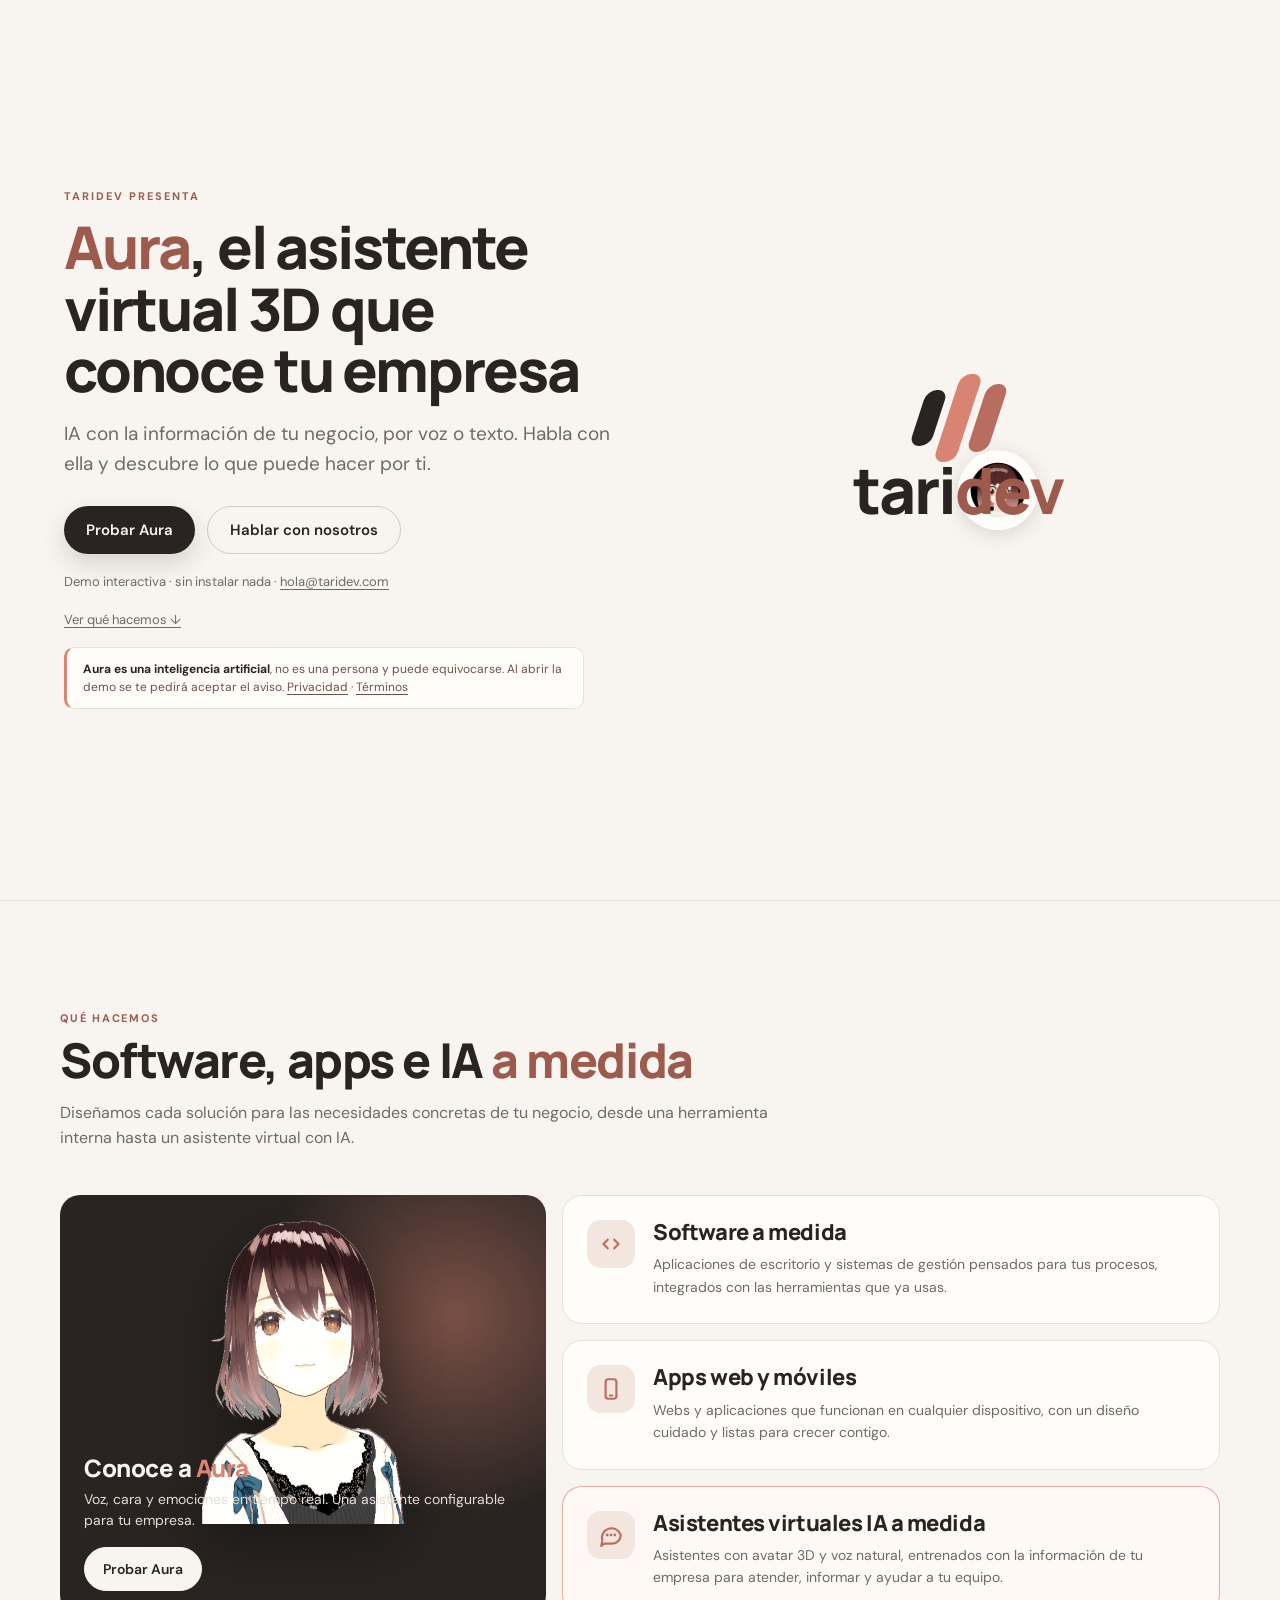
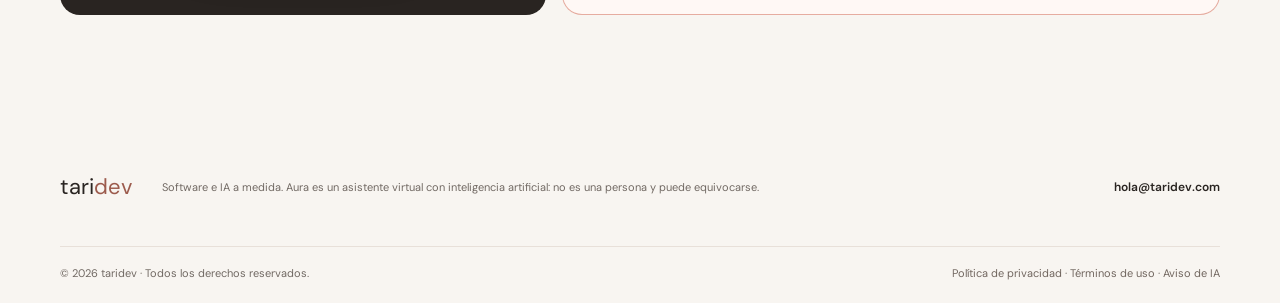
==== index.html @ 8e249814 "Añade sección de servicios y nueva imagen de Aura" ====
<!doctype html>
<html lang="es">
<head>
  <meta charset="utf-8">
  <meta name="viewport" content="width=device-width, initial-scale=1">
  <meta name="theme-color" content="#f7f3ef">

  <script>
    window.TARIDEV_SHOW_PRICING = false;
    window.setPricingVisibility = function (visible) {
      window.TARIDEV_SHOW_PRICING = Boolean(visible);
      document.documentElement.classList.toggle('pricing-hidden', !window.TARIDEV_SHOW_PRICING);
    };
    window.setPricingVisibility(window.TARIDEV_SHOW_PRICING);
  </script>

  <title>taridev — Software, apps e IA a medida</title>
  <meta name="description" content="taridev diseña software y apps a medida e integra IA. Descubre Aura, su asistente virtual 3D para empresas.">
  <meta name="author" content="Jorge Tarifa">
  <meta name="keywords" content="taridev, Aura, asistente virtual 3D, avatar 3D, inteligencia artificial, IA para empresas, atención al cliente, software a medida">
  <meta name="robots" content="index, follow, max-image-preview:large, max-snippet:-1, max-video-preview:-1">
  <meta name="googlebot" content="index, follow, max-image-preview:large">
  <link rel="canonical" href="https://taridev.com/">

  <!-- Open Graph -->
  <meta property="og:type" content="website">
  <meta property="og:site_name" content="taridev">
  <meta property="og:locale" content="es_ES">
  <meta property="og:title" content="taridev — Software, apps e IA a medida">
  <meta property="og:description" content="taridev diseña software y apps a medida e integra IA. Descubre Aura, su asistente virtual 3D para empresas.">
  <meta property="og:url" content="https://taridev.com/">
  <meta property="og:image" content="https://taridev.com/images/og-taridev.png">
  <meta property="og:image:alt" content="Logo de taridev">
  <meta property="og:image:width" content="1200">
  <meta property="og:image:height" content="630">

  <!-- Twitter Card -->
  <meta name="twitter:card" content="summary_large_image">
  <meta name="twitter:title" content="taridev — Software, apps e IA a medida">
  <meta name="twitter:description" content="taridev diseña software y apps a medida e integra IA. Descubre Aura, su asistente virtual 3D para empresas.">
  <meta name="twitter:image" content="https://taridev.com/images/og-taridev.png">
  <meta name="twitter:image:alt" content="Logo de taridev">

  <link rel="icon" href="favicon.ico" sizes="any">
  <link rel="icon" type="image/png" sizes="32x32" href="images/favicon-32x32.png">
  <link rel="icon" type="image/png" sizes="16x16" href="images/favicon-16x16.png">
  <link rel="apple-touch-icon" sizes="180x180" href="images/apple-touch-icon.png">

  <script type="application/ld+json">
  {
    "@context": "https://schema.org",
    "@graph": [
      {
        "@type": "Organization",
        "@id": "https://taridev.com/#organization",
        "name": "taridev",
        "url": "https://taridev.com/",
        "logo": "https://taridev.com/images/icon-512.png",
        "description": "taridev diseña software a medida, automatiza procesos e integra inteligencia artificial para ayudar a las empresas a trabajar mejor.",
        "founder": {
          "@type": "Person",
          "name": "Jorge Tarifa"
        },
        "sameAs": [
          "https://github.com/jtarifap"
        ]
      },
      {
        "@type": "WebSite",
        "@id": "https://taridev.com/#website",
        "url": "https://taridev.com/",
        "name": "taridev",
        "inLanguage": "es",
        "publisher": {
          "@id": "https://taridev.com/#organization"
        }
      },
      {
        "@type": "SoftwareApplication",
        "@id": "https://taridev.com/#aura",
        "name": "Aura",
        "description": "Asistente virtual 3D con inteligencia artificial para empresas.",
        "url": "https://aura.taridev.com",
        "applicationCategory": "BusinessApplication",
        "operatingSystem": "Web",
        "author": {
          "@id": "https://taridev.com/#organization"
        }
      }
    ]
  }
  </script>

  <link rel="preconnect" href="https://fonts.googleapis.com">
  <link rel="preconnect" href="https://fonts.gstatic.com" crossorigin>
  <link href="https://fonts.googleapis.com/css2?family=DM+Sans:wght@400;500;600;700&family=Manrope:wght@400;500;600;700;800&display=swap" rel="stylesheet">
  <link rel="stylesheet" href="styles.css">
  <style>
    .splash-screen {
      min-height: 100vh;
      display: flex;
      flex-direction: column;
      align-items: center;
      justify-content: center;
      background: var(--paper);
      gap: 24px;
      padding: 24px;
      overflow: hidden;
    }

    .splash-brand {
      display: flex;
      flex-direction: column;
      align-items: center;
      gap: 20px;
    }

    .splash-brand-mark {
      width: clamp(55px, 14vw, 80px);
      height: clamp(55px, 14vw, 80px);
      display: flex;
      align-items: center;
      gap: clamp(5px, 1.2vw, 8px);
      transform: skew(-18deg);
      animation: splash-pulse 2s ease-in-out infinite;
    }

    .splash-brand-mark span {
      display: block;
      border-radius: clamp(6px, 1.5vw, 10px);
      background: var(--ink);
      width: clamp(14px, 3.5vw, 24px);
    }

    .splash-brand-mark span:nth-child(1) {
      height: clamp(40px, 10vw, 56px);
    }

    .splash-brand-mark span:nth-child(2) {
      height: clamp(60px, 15vw, 88px);
      background: var(--coral);
    }

    .splash-brand-mark span:nth-child(3) {
      height: clamp(48px, 12vw, 68px);
      background: #b96d60;
    }

    .splash-name {
      font: 800 clamp(36px, 8vw, 72px) / 1 var(--serif);
      letter-spacing: -2px;
      color: var(--ink);
      opacity: 0;
      transform: translateY(20px);
      animation: splash-fade-up 1s ease-out 0.3s forwards;
    }

    .splash-name span {
      color: var(--accent);
    }

    .splash-loader {
      width: 60px;
      height: 4px;
      background: var(--line);
      border-radius: 999px;
      overflow: hidden;
      opacity: 0;
      animation: splash-fade-up 1s ease-out 0.8s forwards;
    }

    .splash-loader-bar {
      width: 100%;
      height: 100%;
      background: linear-gradient(90deg, var(--coral), #bd7667);
      border-radius: 999px;
      transform-origin: left;
      animation: splash-load 2.5s ease-in-out infinite;
    }

    @keyframes splash-pulse {
      0%, 100% { transform: skew(-18deg) scale(1); }
      50% { transform: skew(-18deg) scale(1.05); }
    }

    @keyframes splash-fade-up {
      to { opacity: 1; transform: translateY(0); }
    }

@keyframes splash-load {
      0% { transform: scaleX(0); }
      50% { transform: scaleX(1); }
      100% { transform: scaleX(0); }
    }

    .orbit-container {
      position: relative;
      display: flex;
      flex-direction: column;
      align-items: center;
    }

.orbit-ring {
      position: absolute;
      top: 50%;
      left: 50%;
      transform: translate(-50%, -50%);
      width: clamp(280px, 70vw, 560px);
      height: clamp(160px, 40vw, 340px);
      border-radius: 50%;
      pointer-events: none;
    }

    .orbit-ring:hover,
    .splash-brand:hover ~ .orbit-ring,
    .orbit-container:hover .orbit-ring,
    .orbit-container:hover .orbit-item,
    .orbit-container:focus-within .orbit-item,
    .taridev-tooltip-wrap:hover ~ .orbit-ring {
      animation-play-state: paused;
    }

    .orbit-item {
      position: absolute;
      top: 50%;
      left: 50%;
      width: clamp(48px, 11vw, 80px);
      height: clamp(48px, 11vw, 80px);
      display: flex;
      align-items: center;
      justify-content: center;
      cursor: pointer;
      pointer-events: auto;
      transition: transform 0.3s ease, box-shadow 0.3s ease;
      z-index: 1;
      animation: orbit-ellipse 6s linear infinite;
      transform-origin: center center;
    }

    .orbit-item::before {
      content: '';
      position: absolute;
      inset: -4px;
      border-radius: 50%;
      background: radial-gradient(circle at 30% 30%, var(--coral), transparent 70%);
      opacity: 0;
      transition: opacity 0.3s ease;
      filter: blur(8px);
    }

    .orbit-item:hover {
      animation-play-state: paused;
      transform: translate(-50%, -50%) translate(0, calc(-1 * var(--orbit-y))) rotate(0deg) scale(1.15);
      z-index: 20;
    }

    .orbit-item:hover::before {
      opacity: 1;
    }

    .orbit-icon {
      width: 100%;
      height: 100%;
      object-fit: contain;
      border-radius: 50%;
      background: var(--white);
      padding: clamp(8px, 2vw, 12px);
      box-shadow: 0 4px 20px rgba(41, 36, 33, 0.15);
      transition: box-shadow 0.3s ease;
    }

    .orbit-item:hover .orbit-icon {
      box-shadow: 0 8px 32px rgba(41, 36, 33, 0.25);
    }

    .orbit-tooltip {
      position: absolute;
      bottom: calc(100% + 16px);
      left: 50%;
      transform: translateX(-50%);
      background: var(--ink);
      color: var(--paper);
      padding: 12px 16px;
      border-radius: 12px;
      white-space: nowrap;
      opacity: 0;
      visibility: hidden;
      transform: translateX(-50%) translateY(8px);
      transition: opacity 0.2s ease, visibility 0.2s ease, transform 0.2s ease;
      pointer-events: auto;
      font: 500 14px/1.4 var(--body);
      box-shadow: 0 8px 32px rgba(41, 36, 33, 0.2);
      z-index: 30;
    }

    .orbit-tooltip::before {
      content: '';
      position: absolute;
      top: 100%;
      left: 0;
      right: 0;
      height: 16px;
    }

    .orbit-tooltip::after {
      content: '';
      position: absolute;
      top: 100%;
      left: 50%;
      transform: translateX(-50%);
      border: 8px solid transparent;
      border-top-color: var(--ink);
    }

    .orbit-tooltip strong {
      display: block;
      font: 700 16px/1.2 var(--serif);
      color: var(--coral);
      margin-bottom: 4px;
    }

    .orbit-tooltip p {
      margin: 0;
      font-size: 13px;
      color: #e7ddd5;
    }

    .orbit-item:hover .orbit-tooltip {
      opacity: 1;
      visibility: visible;
      transform: translateX(-50%) translateY(0);
    }

    .taridev-tooltip-wrap {
      position: relative;
      z-index: 2;
      cursor: pointer;
      display: flex;
      flex-direction: column;
      align-items: center;
    }

    .taridev-tooltip {
      position: absolute;
      top: calc(100% + 16px);
      left: 50%;
      transform: translateX(-50%) translateY(8px);
      background: var(--ink);
      color: var(--paper);
      padding: 12px 16px;
      border-radius: 12px;
      white-space: nowrap;
      opacity: 0;
      visibility: hidden;
      transition: opacity 0.2s ease, visibility 0.2s ease, transform 0.2s ease;
      pointer-events: auto;
      font: 500 14px/1.4 var(--body);
      box-shadow: 0 8px 32px rgba(41, 36, 33, 0.2);
      z-index: 30;
    }

    .taridev-tooltip::before {
      content: '';
      position: absolute;
      bottom: 100%;
      left: 0;
      right: 0;
      height: 16px;
    }

    .taridev-tooltip::after {
      content: '';
      position: absolute;
      bottom: 100%;
      left: 50%;
      transform: translateX(-50%);
      border: 8px solid transparent;
      border-bottom-color: var(--ink);
    }

    .taridev-tooltip strong {
      display: block;
      font: 700 16px/1.2 var(--serif);
      color: var(--coral);
      margin-bottom: 4px;
    }

    .taridev-tooltip p {
      margin: 0;
      font-size: 13px;
      color: #e7ddd5;
    }

    .taridev-tooltip-wrap:hover .taridev-tooltip {
      opacity: 1;
      visibility: visible;
      transform: translateX(-50%) translateY(0);
    }

  </style>
  <style>
    .splash-screen {
      min-height: 100svh;
      display: flex;
      align-items: center;
      justify-content: center;
      padding: clamp(24px, 5vw, 72px);
      gap: 0;
      overflow-x: hidden;
      overflow-y: auto;
    }

    .splash-hero {
      width: min(1180px, 100%);
      display: grid;
      grid-template-columns: minmax(0, 1.05fr) minmax(0, 0.95fr);
      align-items: center;
      gap: clamp(24px, 5vw, 72px);
    }

    .splash-copy {
      max-width: 560px;
    }

    .splash-eyebrow {
      margin: 0 0 14px;
      font: 700 11px/1 var(--body);
      letter-spacing: 0.18em;
      text-transform: uppercase;
      color: var(--accent);
    }

    .splash-title {
      margin: 0 0 18px;
      font: 800 clamp(34px, 4.6vw, 62px)/1.05 var(--serif);
      letter-spacing: -0.035em;
      color: var(--ink);
    }

    .splash-title span {
      color: var(--accent);
    }

    .splash-lede {
      margin: 0 0 28px;
      max-width: 46ch;
      font: 400 clamp(16px, 1.5vw, 19px)/1.55 var(--body);
      color: var(--muted);
    }

    .splash-actions {
      display: flex;
      flex-wrap: wrap;
      align-items: center;
      gap: 12px;
    }

    .splash-btn {
      display: inline-flex;
      align-items: center;
      justify-content: center;
      min-height: 48px;
      padding: 0 22px;
      border-radius: 999px;
      font: 600 15px/1 var(--body);
      transition: transform 0.2s ease, box-shadow 0.2s ease, background 0.2s ease;
    }

    .splash-btn-primary {
      background: var(--ink);
      color: var(--paper);
      box-shadow: 0 10px 24px rgba(41, 36, 33, 0.16);
    }

    .splash-btn-primary:hover,
    .splash-btn-primary:focus-visible {
      transform: translateY(-2px);
      box-shadow: 0 14px 30px rgba(41, 36, 33, 0.22);
    }

    .splash-btn-secondary {
      border: 1px solid rgba(41, 36, 33, 0.2);
      color: var(--ink);
      background: transparent;
    }

    .splash-btn-secondary:hover,
    .splash-btn-secondary:focus-visible {
      background: rgba(41, 36, 33, 0.06);
    }

    .splash-note {
      margin: 18px 0 0;
      font: 400 13px/1.5 var(--body);
      color: var(--muted);
    }

    .splash-note a {
      text-decoration: underline;
      text-underline-offset: 3px;
    }

    .splash-ai-note {
      max-width: 520px;
      padding: 12px 16px;
      border: 1px solid var(--line);
      border-left: 3px solid var(--coral);
      border-radius: 10px;
      background: var(--white);
      color: #6d5148;
      font-size: 12px;
    }

    .splash-ai-note strong {
      color: var(--ink);
    }

    .footer-brand span {
      color: var(--accent);
    }

    .splash-visual {
      --orbit-x: clamp(105px, 22vw, 210px);
      --orbit-y: clamp(130px, 22vw, 280px);
      position: relative;
      display: flex;
      align-items: center;
      justify-content: center;
      min-height: calc(2 * var(--orbit-y) + 80px);
    }

    .splash-visual .orbit-container {
      width: min(100%, calc(2 * var(--orbit-y) + 80px));
      height: calc(2 * var(--orbit-y) + 80px);
      min-height: 0;
      justify-content: center;
    }

    .splash-visual .orbit-ring {
      width: calc(2 * var(--orbit-y));
      height: calc(2 * var(--orbit-x));
    }

    .splash-visual .orbit-item {
      animation: orbit-ellipse 6s linear infinite;
    }

    .splash-visual .orbit-item:hover {
      transform: translate(-50%, -50%) translate(0, calc(-1 * var(--orbit-y))) rotate(0deg) scale(1.15);
    }

    @keyframes orbit-ellipse {
      0%   { transform: translate(-50%, -50%) translate(0, calc(-1 * var(--orbit-y))) rotate(0deg); }
      25%  { transform: translate(-50%, -50%) translate(var(--orbit-x), 0) rotate(90deg); }
      50%  { transform: translate(-50%, -50%) translate(0, var(--orbit-y)) rotate(180deg); }
      75%  { transform: translate(-50%, -50%) translate(calc(-1 * var(--orbit-x)), 0) rotate(270deg); }
      100% { transform: translate(-50%, -50%) translate(0, calc(-1 * var(--orbit-y))) rotate(360deg); }
    }

    .splash-btn:focus-visible,
    .orbit-item:focus-visible {
      outline: 2px solid var(--ink);
      outline-offset: 3px;
    }

    @media (max-width: 980px) {
      .splash-hero {
        grid-template-columns: 1fr;
        gap: 4px;
        text-align: center;
      }

      .splash-copy {
        order: 2;
        margin: 0 auto;
      }

      .splash-visual {
        order: 1;
      }

      .splash-actions {
        justify-content: center;
      }

      .splash-lede {
        margin-left: auto;
        margin-right: auto;
      }

      .splash-note {
        text-align: center;
      }
    }

    @media (min-width: 981px) {
      .splash-visual {
        --orbit-x: clamp(150px, 16vw, 210px);
      }

      .splash-visual .splash-name {
        font-size: 64px;
      }
    }

    @media (max-width: 520px) {
      .splash-screen {
        padding: 20px;
      }

      .splash-visual {
        --orbit-x: 112px;
        --orbit-y: 130px;
      }

      .splash-actions {
        flex-direction: column;
        align-items: stretch;
      }

      .splash-btn {
        width: 100%;
      }
    }

    @media (prefers-reduced-motion: reduce) {
      .orbit-ring,
      .orbit-item,
      .splash-brand-mark,
      .splash-name {
        animation: none !important;
      }

      .splash-name {
        opacity: 1;
        transform: none;
      }

      .splash-brand-mark {
        transform: skew(-18deg);
      }

      .splash-visual .orbit-item {
        transform: translate(-50%, -50%) translate(0, calc(-1 * var(--orbit-y))) rotate(0deg);
      }
    }
  </style>
  <style>
    html.pricing-hidden [data-pricing] {
      display: none !important;
    }

    .pricing-section {
      background: var(--white);
      border-top: 1px solid var(--line);
      padding: clamp(64px, 9vw, 112px) 0;
    }

    .pricing-wrap {
      width: min(1160px, calc(100% - 48px));
      margin-inline: auto;
    }

    .pricing-header,
    .pricing-heading {
      max-width: 720px;
      margin-bottom: clamp(28px, 5vw, 44px);
    }

    .pricing-heading {
      margin-top: clamp(56px, 8vw, 88px);
    }

    .pricing-kicker {
      margin: 0 0 10px;
      font: 700 11px/1 var(--body);
      letter-spacing: .16em;
      text-transform: uppercase;
      color: var(--accent);
    }

    .pricing-title {
      margin: 0 0 14px;
      font: 800 clamp(30px, 4vw, 48px)/1.08 var(--serif);
      letter-spacing: -.03em;
      color: var(--ink);
    }

    .pricing-lede {
      margin: 0;
      font: 400 16px/1.6 var(--body);
      color: var(--muted);
    }

    .start-grid {
      display: grid;
      grid-template-columns: repeat(3, minmax(0, 1fr));
      gap: 16px;
    }

    .start-card,
    .plan-card {
      display: flex;
      flex-direction: column;
      border: 1px solid var(--line);
      border-radius: 20px;
      background: var(--paper);
      padding: 24px;
    }

    .start-card--pilot {
      border-color: rgba(217, 132, 115, .65);
      background: #fff8f5;
      box-shadow: 0 18px 40px rgba(41, 36, 33, .06);
    }

    .start-tag {
      margin: 0 0 10px;
      font: 700 11px/1.2 var(--body);
      letter-spacing: .14em;
      text-transform: uppercase;
      color: var(--accent);
    }

    .start-card h3,
    .plan-card h3,
    .enterprise-strip h3 {
      margin: 0 0 8px;
      font: 800 24px/1.1 var(--serif);
      letter-spacing: -.02em;
      color: var(--ink);
    }

    .start-copy,
    .plan-target,
    .enterprise-strip p {
      margin: 0 0 16px;
      font: 400 14px/1.55 var(--body);
      color: var(--muted);
    }

    .start-price,
    .plan-monthly {
      margin: 0 0 12px;
      font: 800 30px/1 var(--serif);
      color: var(--ink);
    }

    .start-price span,
    .plan-monthly span,
    .enterprise-price span {
      font: 600 13px/1.2 var(--body);
      color: var(--muted);
    }

    .start-list,
    .plan-list {
      display: grid;
      gap: 8px;
      margin: 0 0 22px;
      padding: 0;
      list-style: none;
      font: 400 14px/1.45 var(--body);
      color: var(--ink);
    }

    .start-list li,
    .plan-list li {
      position: relative;
      padding-left: 18px;
    }

    .start-list li::before,
    .plan-list li::before {
      content: "";
      position: absolute;
      left: 0;
      top: .55em;
      width: 7px;
      height: 7px;
      border-radius: 50%;
      background: var(--coral);
    }

    .start-card .plan-cta,
    .plan-card .plan-cta {
      margin-top: auto;
    }

    .plan-cta {
      display: inline-flex;
      align-items: center;
      justify-content: center;
      min-height: 44px;
      padding: 0 18px;
      border: 1px solid rgba(41, 36, 33, .18);
      border-radius: 999px;
      font: 600 14px/1 var(--body);
      color: var(--ink);
      transition: transform .2s ease, box-shadow .2s ease, background .2s ease;
    }

    .plan-cta:hover,
    .plan-cta:focus-visible {
      transform: translateY(-1px);
      border-color: var(--ink);
    }

    .plan-cta--primary {
      border-color: var(--ink);
      background: var(--ink);
      color: var(--paper);
      box-shadow: 0 10px 24px rgba(41, 36, 33, .12);
    }

    .plan-cta:focus-visible {
      outline: 2px solid var(--ink);
      outline-offset: 3px;
    }

    .pricing-rule {
      margin: 18px 0 0;
      font: 400 13px/1.5 var(--body);
      color: var(--muted);
    }

    .pricing-rule--strong {
      margin-top: 8px;
      font-weight: 700;
      color: var(--ink);
    }

    .plans-grid {
      display: grid;
      grid-template-columns: repeat(3, minmax(0, 1fr));
      gap: 16px;
      align-items: stretch;
    }

    .plan-card {
      position: relative;
      background: var(--white);
    }

    .plan-card--featured {
      border-color: var(--ink);
      background: var(--ink);
      color: var(--paper);
      box-shadow: 0 24px 60px rgba(41, 36, 33, .16);
    }

    .plan-card--featured h3,
    .plan-card--featured .plan-monthly,
    .plan-card--featured .plan-setup,
    .plan-card--featured .plan-list {
      color: var(--paper);
    }

    .plan-card--featured .plan-target,
    .plan-card--featured .plan-conv,
    .plan-card--featured .plan-setup span {
      color: #cfc4bb;
    }

    .plan-card--featured .plan-setup strong {
      color: var(--paper);
    }

    .plan-badge {
      position: absolute;
      top: -12px;
      left: 24px;
      margin: 0;
      padding: 7px 12px;
      border-radius: 999px;
      background: var(--coral);
      color: var(--ink);
      font: 700 11px/1.2 var(--body);
      letter-spacing: .1em;
      text-transform: uppercase;
    }

    .plan-target {
      margin-bottom: 18px;
    }

    .plan-setup {
      margin: 0 0 4px;
      font: 600 12px/1.2 var(--body);
      color: var(--muted);
    }

    .plan-setup strong {
      display: block;
      margin-top: 4px;
      font: 800 22px/1 var(--serif);
      color: var(--ink);
    }

    .plan-monthly {
      margin: 14px 0 2px;
      font-size: 34px;
    }

    .plan-conv {
      margin: 0 0 18px;
      font: 600 13px/1.3 var(--body);
      color: var(--accent);
    }

    .plan-card--featured .plan-cta {
      border-color: var(--paper);
      background: var(--paper);
      color: var(--ink);
    }

    .enterprise-strip {
      display: grid;
      grid-template-columns: minmax(0, 1fr) auto auto;
      align-items: center;
      gap: 24px;
      margin-top: 16px;
      padding: 24px;
      border: 1px solid var(--line);
      border-radius: 20px;
      background: var(--paper);
    }

    .enterprise-strip h3 {
      margin-bottom: 4px;
    }

    .enterprise-strip p {
      margin: 0;
    }

    .enterprise-price {
      font: 800 22px/1.2 var(--serif);
      color: var(--ink);
    }

    .enterprise-price span {
      display: block;
      margin-top: 4px;
    }

    .pricing-note {
      margin: 18px 0 0;
      font: 400 12px/1.6 var(--body);
      color: var(--muted);
    }

    .pricing-founder {
      margin: 22px 0 0;
      padding: 14px 16px;
      border-left: 3px solid var(--coral);
      background: #fff8f5;
      font: 400 14px/1.5 var(--body);
      color: var(--ink);
    }

    .faq {
      margin-top: clamp(56px, 8vw, 88px);
      max-width: 820px;
    }

    .faq h2 {
      margin: 0 0 18px;
      font: 800 clamp(26px, 3vw, 36px)/1.1 var(--serif);
      letter-spacing: -.02em;
    }

    .faq details {
      border-top: 1px solid var(--line);
      padding: 16px 0;
    }

    .faq details:last-child {
      border-bottom: 1px solid var(--line);
    }

    .faq summary {
      cursor: pointer;
      font: 700 15px/1.4 var(--body);
      color: var(--ink);
    }

    .faq summary::marker {
      color: var(--coral);
    }

    .faq details p {
      margin: 12px 0 0;
      font: 400 14px/1.6 var(--body);
      color: var(--muted);
    }

    .pricing-contact {
      display: flex;
      flex-wrap: wrap;
      align-items: center;
      gap: 14px;
      margin-top: 40px;
      padding-top: 24px;
      border-top: 1px solid var(--line);
      font: 600 14px/1.4 var(--body);
    }

    .pricing-contact a:first-of-type {
      background: var(--ink);
      color: var(--paper);
      border-radius: 999px;
      padding: 12px 18px;
    }

    .pricing-contact a:last-of-type {
      text-decoration: underline;
      text-underline-offset: 3px;
    }

    @media (max-width: 900px) {
      .start-grid,
      .plans-grid {
        grid-template-columns: 1fr;
      }

      .enterprise-strip {
        grid-template-columns: 1fr;
      }
    }

    @media (max-width: 520px) {
      .pricing-wrap {
        width: min(100% - 32px, 1160px);
      }

      .pricing-section {
        padding: 56px 0;
      }

      .start-card,
      .plan-card,
      .enterprise-strip {
        padding: 20px;
      }

      .plan-badge {
        left: 20px;
      }
    }
  </style>
  <style>
    .services-section {
      background: var(--paper);
      border-top: 1px solid var(--line);
      padding: clamp(64px, 9vw, 112px) 0;
    }
    .services-wrap { width: min(1160px, calc(100% - 48px)); margin-inline: auto; }
    .services-header { max-width: 720px; margin-bottom: clamp(28px, 5vw, 44px); }
    .services-kicker {
      margin: 0 0 10px;
      font: 700 11px/1 var(--body);
      letter-spacing: .16em;
      text-transform: uppercase;
      color: var(--accent);
    }
    .services-title {
      margin: 0 0 14px;
      font: 800 clamp(30px, 4vw, 48px)/1.08 var(--serif);
      letter-spacing: -.03em;
      color: var(--ink);
    }
    .services-title span { color: var(--accent); }
    .services-lede { margin: 0; font: 400 16px/1.6 var(--body); color: var(--muted); }
    .services-layout {
      display: grid;
      grid-template-columns: minmax(0, .85fr) minmax(0, 1.15fr);
      gap: 16px;
      align-items: stretch;
    }
    .aura-card {
      position: relative;
      display: flex;
      flex-direction: column;
      justify-content: flex-end;
      min-height: 420px;
      overflow: hidden;
      border-radius: 20px;
      background: var(--ink);
      color: var(--paper);
      padding: 24px;
    }
    .aura-card::before {
      content: "";
      position: absolute;
      width: 420px;
      height: 420px;
      right: -120px;
      top: -90px;
      border-radius: 50%;
      background: radial-gradient(circle, rgba(217, 132, 115, .45) 0%, rgba(217, 132, 115, 0) 68%);
    }
    .aura-card img {
      position: absolute;
      left: 50%;
      top: 18px;
      transform: translateX(-50%);
      height: 74%;
      width: auto;
      max-width: 90%;
      object-fit: contain;
      filter: drop-shadow(0 18px 30px rgba(0, 0, 0, .35));
    }
    .aura-card-copy { position: relative; z-index: 1; }
    .aura-card-copy strong { display: block; font: 800 24px/1.1 var(--serif); letter-spacing: -.02em; }
    .aura-card-copy strong span { color: var(--coral); }
    .aura-card-copy p { margin: 8px 0 16px; font: 400 14px/1.5 var(--body); color: #e7ddd5; }
    .aura-card-copy .plan-cta { border-color: var(--paper); background: var(--paper); color: var(--ink); }
    .service-list { display: grid; gap: 16px; }
    .service-item {
      display: grid;
      grid-template-columns: auto minmax(0, 1fr);
      gap: 18px;
      align-items: start;
      border: 1px solid var(--line);
      border-radius: 20px;
      background: var(--white);
      padding: 24px;
      transition: transform .25s ease, box-shadow .25s ease;
    }
    .service-item:hover { transform: translateY(-3px); box-shadow: 0 18px 35px rgba(41, 36, 33, .07); }
    .service-item--highlight { background: #fff8f5; border-color: rgba(217, 132, 115, .65); }
    .service-item-icon {
      width: 48px;
      height: 48px;
      display: grid;
      place-items: center;
      border-radius: 14px;
      background: #f3e6df;
      color: #b96f60;
    }
    .service-item-icon svg { width: 26px; height: 26px; }
    .service-item h3 { margin: 0 0 8px; font: 800 22px/1.15 var(--serif); letter-spacing: -.02em; color: var(--ink); }
    .service-item p { margin: 0; font: 400 14px/1.6 var(--body); color: var(--muted); }
    @media (max-width: 900px) {
      .services-layout { grid-template-columns: 1fr; }
      .aura-card { min-height: 380px; }
    }
    @media (max-width: 520px) {
      .services-wrap { width: min(100% - 32px, 1160px); }
      .services-section { padding: 56px 0; }
      .service-item { grid-template-columns: 1fr; gap: 14px; padding: 20px; }
    }
  </style>
</head>
<body>
  <main>
    <section class="splash-screen">
      <div class="splash-hero">
      <section class="splash-copy" aria-labelledby="splash-title">
        <p class="splash-eyebrow">taridev presenta</p>
        <h1 class="splash-title" id="splash-title"><span>Aura</span>, el asistente virtual 3D que conoce tu empresa</h1>
        <p class="splash-lede">IA con la información de tu negocio, por voz o texto. Habla con ella y descubre lo que puede hacer por ti.</p>
        <div class="splash-actions">
          <a class="splash-btn splash-btn-primary" href="https://aura.taridev.com">Probar Aura</a>
          <a class="splash-btn splash-btn-secondary" href="https://cal.com/taridev/15min?overlayCalendar=true" target="_blank" rel="noopener">Hablar con nosotros</a>
        </div>
        <p class="splash-note">Demo interactiva · sin instalar nada · <a href="mailto:hola@taridev.com">hola@taridev.com</a></p>
        <p class="splash-note"><a href="#servicios">Ver qué hacemos ↓</a></p>
        <p class="splash-note"><a href="#planes" data-pricing>Ver planes y precios ↓</a></p>
        <p class="splash-note splash-ai-note" id="aviso-ia"><strong>Aura es una inteligencia artificial</strong>, no es una persona y puede equivocarse. Al abrir la demo se te pedirá aceptar el aviso. <a href="privacidad.html">Privacidad</a> · <a href="terminos.html">Términos</a></p>
      </section>

      <section class="splash-visual" aria-label="Aura orbitando el logo de taridev">
        <div class="orbit-container">
          <div class="taridev-tooltip-wrap">
            <div class="splash-brand-mark" aria-hidden="true">
              <span></span><span></span><span></span>
            </div>
            <div class="splash-name">tari<span>dev</span></div>
            <div class="taridev-tooltip" aria-hidden="true">
              <strong>taridev</strong>
              <p>Software e inteligencia artificial a medida</p>
            </div>
          </div>

          <div class="orbit-ring">
            <a class="orbit-item aura-item" href="https://aura.taridev.com" aria-label="Probar la demo de Aura">
              <img src="images/aura-icono.png" alt="Aura" class="orbit-icon">
              <div class="orbit-tooltip" aria-hidden="true">
                <strong>Aura</strong>
                <p>Asistente inteligente para tu negocio</p>
              </div>
            </a>
          </div>
        </div>
      </section>
      </div>
    </section>

    <section class="services-section" id="servicios" aria-labelledby="servicios-title">
      <div class="services-wrap">
        <header class="services-header">
          <p class="services-kicker">Qué hacemos</p>
          <h2 class="services-title" id="servicios-title">Software, apps e IA <span>a medida</span></h2>
          <p class="services-lede">Diseñamos cada solución para las necesidades concretas de tu negocio, desde una herramienta interna hasta un asistente virtual con IA.</p>
        </header>

        <div class="services-layout">
          <article class="aura-card">
            <img src="images/aura.png" alt="Aura, el asistente virtual 3D de taridev" width="360" height="555" loading="lazy">
            <div class="aura-card-copy">
              <strong>Conoce a <span>Aura</span></strong>
              <p>Voz, cara y emociones en tiempo real. Una asistente configurable para tu empresa.</p>
              <a class="plan-cta" href="https://aura.taridev.com">Probar Aura</a>
            </div>
          </article>

          <div class="service-list">
            <article class="service-item">
              <div class="service-item-icon" aria-hidden="true">
                <svg viewBox="0 0 24 24" fill="none" stroke="currentColor" stroke-width="2"><path d="M9 8l-4 4 4 4M15 8l4 4-4 4" stroke-linecap="round" stroke-linejoin="round"/></svg>
              </div>
              <div>
                <h3>Software a medida</h3>
                <p>Aplicaciones de escritorio y sistemas de gestión pensados para tus procesos, integrados con las herramientas que ya usas.</p>
              </div>
            </article>

            <article class="service-item">
              <div class="service-item-icon" aria-hidden="true">
                <svg viewBox="0 0 24 24" fill="none" stroke="currentColor" stroke-width="2"><rect x="7" y="3" width="10" height="18" rx="2.5"/><path d="M11 18h2" stroke-linecap="round"/></svg>
              </div>
              <div>
                <h3>Apps web y móviles</h3>
                <p>Webs y aplicaciones que funcionan en cualquier dispositivo, con un diseño cuidado y listas para crecer contigo.</p>
              </div>
            </article>

            <article class="service-item service-item--highlight">
              <div class="service-item-icon" aria-hidden="true">
                <svg viewBox="0 0 24 24" fill="none" stroke="currentColor" stroke-width="2"><path d="M21 12a8 8 0 01-8 8H6l-3 2 1-4.5A8 8 0 1121 12z" stroke-linejoin="round"/><path d="M8.5 12h.01M12 12h.01M15.5 12h.01" stroke-linecap="round" stroke-width="2.6"/></svg>
              </div>
              <div>
                <h3>Asistentes virtuales IA a medida</h3>
                <p>Asistentes con avatar 3D y voz natural, entrenados con la información de tu empresa para atender, informar y ayudar a tu equipo.</p>
              </div>
            </article>
          </div>
        </div>
      </div>
    </section>

    <section class="pricing-section" id="planes" data-pricing aria-labelledby="planes-title">
      <div class="pricing-wrap">
        <header class="pricing-header">
          <p class="pricing-kicker">Cómo empezar</p>
          <h2 class="pricing-title" id="planes-title">Demo, piloto o implantación: elige tu punto de partida</h2>
          <p class="pricing-lede">No es lo mismo enseñarte Aura que probarla con los datos de tu empresa. Empieza por donde necesites; nosotros te decimos qué encaja mejor.</p>
        </header>

        <div class="start-grid">
          <article class="start-card">
            <p class="start-tag">Paso 1 · Conocer</p>
            <h3>Demo interactiva</h3>
            <p class="start-price">Gratis <span>· 5 minutos</span></p>
            <p class="start-copy">Habla con Aura sobre una empresa de ejemplo. No toca tus datos ni necesita instalar nada.</p>
            <ul class="start-list">
              <li>Demo guiada por voz o texto</li>
              <li>Empresa de ejemplo o información pública</li>
              <li>Sin compromiso</li>
            </ul>
            <a class="plan-cta" href="https://aura.taridev.com">Probar Aura</a>
          </article>

          <article class="start-card start-card--pilot">
            <p class="start-tag">Paso 2 · Probar</p>
            <h3>Piloto 30 días</h3>
            <p class="start-price">299 € <span>· descontables</span></p>
            <p class="start-copy">Aura con tus documentos, precios y preguntas reales, en un caso de uso acotado.</p>
            <ul class="start-list">
              <li>Implantación ligera y 1 caso de uso</li>
              <li>Métricas e informe final</li>
              <li>Borrado de datos si no continúas</li>
            </ul>
            <a class="plan-cta plan-cta--primary" href="https://cal.com/taridev/15min?overlayCalendar=true" target="_blank" rel="noopener">Solicitar piloto</a>
          </article>

          <article class="start-card">
            <p class="start-tag">Paso 3 · Producción</p>
            <h3>Implantación</h3>
            <p class="start-price">Desde 490 € <span>+ cuota</span></p>
            <p class="start-copy">Aura en producción, con todas tus fuentes, integraciones y soporte.</p>
            <ul class="start-list">
              <li>Adaptación completa</li>
              <li>Blindaje y pruebas</li>
              <li>Soporte y mantenimiento</li>
            </ul>
            <a class="plan-cta" href="#tarifas">Ver planes</a>
          </article>
        </div>

        <p class="pricing-rule">La demo no toca tus datos. El piloto sí, con contrato y DPA. La implantación es el servicio completo.</p>
        <p class="pricing-rule pricing-rule--strong">Si quieres que Aura use los datos de tu empresa, ya no es una demo: es un piloto.</p>

        <div class="pricing-heading" id="tarifas">
          <p class="pricing-kicker">Planes</p>
          <h2 class="pricing-title">Implantación + cuota mensual</h2>
          <p class="pricing-lede">Elige el alcance. La implantación se paga una vez; la cuota cubre uso, hosting, soporte y mantenimiento.</p>
        </div>

        <div class="plans-grid">
          <article class="plan-card">
            <h3>Esencial</h3>
            <p class="plan-target">Para empezar con una sola web y un caso de uso claro.</p>
            <p class="plan-setup">Implantación <strong>490 €</strong></p>
            <p class="plan-monthly"><strong>149 €/mes</strong></p>
            <p class="plan-conv">300 conversaciones/mes</p>
            <ul class="plan-list">
              <li>1 idioma y 1 avatar</li>
              <li>1 integración</li>
              <li>Adaptación a web y documentos</li>
              <li>Blindaje y pruebas básicas</li>
              <li>Soporte por email</li>
            </ul>
            <a class="plan-cta" href="https://cal.com/taridev/15min?overlayCalendar=true" target="_blank" rel="noopener">Empezar</a>
          </article>

          <article class="plan-card plan-card--featured">
            <p class="plan-badge">Más elegido</p>
            <h3>Negocio</h3>
            <p class="plan-target">Para empresas que quieren atender bien y medir resultados.</p>
            <p class="plan-setup">Implantación <strong>990 €</strong></p>
            <p class="plan-monthly"><strong>349 €/mes</strong></p>
            <p class="plan-conv">1.000 conversaciones/mes</p>
            <ul class="plan-list">
              <li>3 idiomas y 1 avatar</li>
              <li>2 integraciones</li>
              <li>Precios, FAQs y documentos</li>
              <li>Analítica de uso</li>
              <li>Soporte prioritario</li>
            </ul>
            <a class="plan-cta" href="https://cal.com/taridev/15min?overlayCalendar=true" target="_blank" rel="noopener">Solicitar Negocio</a>
          </article>

          <article class="plan-card">
            <h3>Pro</h3>
            <p class="plan-target">Para operaciones con varias sedes o más volumen.</p>
            <p class="plan-setup">Implantación <strong>1.900 €</strong></p>
            <p class="plan-monthly"><strong>690 €/mes</strong></p>
            <p class="plan-conv">3.000 conversaciones/mes</p>
            <ul class="plan-list">
              <li>3 idiomas y varios avatares</li>
              <li>White-label y API</li>
              <li>Varias sedes</li>
              <li>200 pruebas y revisión de seguridad</li>
              <li>Soporte dedicado</li>
            </ul>
            <a class="plan-cta" href="https://cal.com/taridev/15min?overlayCalendar=true" target="_blank" rel="noopener">Solicitar Pro</a>
          </article>
        </div>

        <div class="enterprise-strip">
          <div>
            <p class="start-tag">Enterprise</p>
            <h3>A medida</h3>
            <p>SSO, despliegue privado, DPA, SLA e integraciones a medida.</p>
          </div>
          <p class="enterprise-price">Desde 4.900 € <span>+ desde 1.500 €/mes</span></p>
          <a class="plan-cta" href="https://cal.com/taridev/15min?overlayCalendar=true" target="_blank" rel="noopener">Hablar con nosotros</a>
        </div>

        <p class="pricing-note">Precios sin IVA. Conversación adicional: 0,15 € + IVA. Una conversación incluye hasta 10 minutos y 10 mensajes del usuario. Implantación: 50% al inicio y 50% en la puesta en marcha. Mínimo 3 meses. Pago anual: 2 meses gratis.</p>
        <p class="pricing-founder">¿Eres una de las 3 primeras empresas? Pregunta por el <strong>programa fundadores</strong>: condiciones especiales a cambio de caso de estudio y testimonio.</p>

        <div class="faq">
          <h2>Preguntas frecuentes</h2>
          <details>
            <summary>¿La demo es gratis?</summary>
            <p>Sí. Es una demo guiada con una empresa de ejemplo o información pública. No usamos datos confidenciales ni hace falta instalar nada.</p>
          </details>
          <details>
            <summary>¿Qué diferencia hay entre demo y piloto?</summary>
            <p>La demo te enseña cómo funciona Aura. El piloto la prueba con la información real de tu empresa durante 30 días, con un caso de uso acotado y métricas.</p>
          </details>
          <details>
            <summary>¿Puedo ver Aura con mi web?</summary>
            <p>Sí, hacemos una demo guiada con información pública. Si quieres que use documentos internos, precios o preguntas privadas, ya es un piloto.</p>
          </details>
          <details>
            <summary>¿El piloto se descuenta?</summary>
            <p>Sí. Los 299 € se descuentan de la implantación si continúas después del piloto.</p>
          </details>
          <details>
            <summary>¿Qué cuenta como conversación?</summary>
            <p>Un bloque de hasta 10 minutos y 10 mensajes del usuario. Se cierra al llegar a cualquiera de los dos límites o tras 5 minutos de inactividad. Si el cliente sigue, empieza otra conversación.</p>
          </details>
          <details>
            <summary>¿Qué pasa si supero las conversaciones incluidas?</summary>
            <p>Se facturan a 0,15 € + IVA por conversación adicional. Avisamos al 80% y al 100% del límite; también puedes ampliar el plan.</p>
          </details>
          <details>
            <summary>¿Puedo contratar sin piloto?</summary>
            <p>Sí. El piloto es opcional; sirve para reducir riesgo antes de una implantación completa.</p>
          </details>
          <details>
            <summary>¿Qué pasa si no continúo después del piloto?</summary>
            <p>Se borran tus datos y no hay reembolso. Los 299 € solo se acreditan si contratas la implantación.</p>
          </details>
          <details>
            <summary>¿El piloto es la implantación completa?</summary>
            <p>No. El piloto valida un caso de uso acotado. La implantación completa incluye todas tus fuentes, integraciones y soporte.</p>
          </details>
        </div>

        <div class="pricing-contact">
          <p>¿No sabes qué plan encaja?</p>
          <a href="https://cal.com/taridev/15min?overlayCalendar=true" target="_blank" rel="noopener">Hablar con nosotros</a>
          <a href="mailto:hola@taridev.com">hola@taridev.com</a>
        </div>
      </div>
    </section>
  </main>
  <footer class="footer">
    <div class="section-wrap">
      <div class="footer-main">
        <span class="footer-brand">tari<span>dev</span></span>
        <p>Software e IA a medida. Aura es un asistente virtual con inteligencia artificial: no es una persona y puede equivocarse.</p>
        <a class="footer-email" href="mailto:hola@taridev.com">hola@taridev.com</a>
      </div>
      <div class="footer-bottom">
        <span>© 2026 taridev · Todos los derechos reservados.</span>
        <span><a href="privacidad.html">Política de privacidad</a> · <a href="terminos.html">Términos de uso</a> · <a href="#aviso-ia">Aviso de IA</a></span>
      </div>
    </div>
  </footer>
  <script src="script.js"></script>
</body>
</html>
---- styles.css ----
*{box-sizing:border-box} :root{--ink:#292421;--muted:#716963;--paper:#f8f5f1;--white:#fffdfa;--coral:#d98473;--accent:#9c5b4d;--rose:#e9b7aa;--line:#e8e0d9;--dark:#292522;--serif:Manrope, sans-serif;--body:"DM Sans",sans-serif}html{scroll-behavior:smooth;scroll-padding-top:90px}body{margin:0;background:var(--paper);color:var(--ink);font-family:var(--body);-webkit-font-smoothing:antialiased}a{color:inherit;text-decoration:none}.section-wrap{width:min(1160px,calc(100% - 64px));margin-inline:auto}.site-header{height:86px;display:flex;align-items:center;justify-content:space-between;width:min(1280px,calc(100% - 64px));margin:auto;border-bottom:1px solid rgba(55,43,35,.08)}.brand{display:inline-flex;align-items:center;gap:11px;font:800 25px var(--serif);letter-spacing:-1.5px}.brand>span:last-child>span{color:#bd7667}.brand-mark{width:30px;height:30px;display:flex;align-items:center;gap:3px;transform:skew(-18deg)}.brand-mark span{display:block;border-radius:5px;background:#292421;width:7px}.brand-mark span:nth-child(1){height:17px}.brand-mark span:nth-child(2){height:26px;background:#d98473}.brand-mark span:nth-child(3){height:20px;background:#b96d60}.nav{display:flex;align-items:center;gap:35px;font-size:13px;color:#5f5751}.nav>a:not(.nav-cta):hover,.text-link:hover{color:#bd7667}.nav-cta{background:#292421;color:white;border-radius:999px;padding:13px 19px;font-weight:600}.nav-cta span{padding-left:10px;color:#e9b7aa}.menu-toggle{display:none;background:none;border:0;font-size:24px}.hero{min-height:650px;display:grid;grid-template-columns:1.04fr .96fr;align-items:center;position:relative;padding-top:54px;padding-bottom:92px;gap:28px}.eyebrow{font-size:10px;letter-spacing:2.1px;font-weight:700;color:#a66b5e;display:flex;align-items:center;gap:9px}.eyebrow-dot{height:7px;width:7px;border-radius:50%;background:var(--coral);box-shadow:0 0 0 4px #f1dfd9}.hero h1,.section-heading h2,.method-intro h2,.about-copy h2,.contact-inner h2{font:600 clamp(42px,5.1vw,68px)/1.12 var(--serif);letter-spacing:-3.6px;margin:27px 0 22px}.hero h1 span,.section-heading h2 span,.method-intro h2 span,.about-copy h2 span,.contact-inner h2 span{color:#c27b6d}.hero-lead{max-width:500px;color:var(--muted);font-size:16px;line-height:1.85;margin:0}.hero-actions{display:flex;align-items:center;gap:25px;margin-top:32px;flex-wrap:wrap}.button{display:inline-flex;align-items:center;justify-content:center;gap:24px;padding:16px 21px;border-radius:7px;font-size:13px;font-weight:600;transition:transform .2s,background .2s}.button:hover{transform:translateY(-2px)}.button-dark{background:var(--dark);color:white}.button-dark span{color:#efb7a9}.text-link{font-size:12px;font-weight:600}.text-link span{padding-left:7px;color:#c27b6d}.hero-proof{display:flex;align-items:center;gap:10px;margin-top:49px;color:#81766e;font-size:11px}.proof-icon{display:grid;place-items:center;width:24px;height:24px;background:#f0e2dc;color:#b66f61;border-radius:50%;font-size:15px}.hero-art{height:480px;position:relative;display:grid;place-items:center;isolation:isolate}.art-glow{position:absolute;width:340px;height:340px;border-radius:50%;background:radial-gradient(circle,#eac4b8 0,#efd9d0 42%,rgba(248,245,241,0) 72%);z-index:-2}.art-orbit{position:absolute;border:1px solid #e2c9bf;border-radius:50%;transform:rotate(-28deg)}.orbit-one{width:430px;height:270px}.orbit-two{width:350px;height:440px;transform:rotate(43deg);border-color:#e8d9d0}.main-orb{width:230px;height:230px;border-radius:42% 58% 54% 46% / 46% 42% 58% 54%;background:linear-gradient(140deg,#e9b6a8,#c87c6b 56%,#9d5c51);box-shadow:inset -18px -20px 45px #8d514b55,inset 15px 15px 35px #fff7e66b,0 35px 60px #b87b6c40;display:grid;place-items:center;transform:rotate(-12deg);position:relative}.orb-core{width:160px;height:160px;border:1px solid #fff7e65c;border-radius:50%;display:grid;place-items:center;transform:rotate(12deg);background:linear-gradient(135deg,#f4d5c9a8,#9f5a4d21)}.orb-glyph{font:800 100px var(--serif);color:#fff5e9;letter-spacing:-10px;text-shadow:0 5px 15px #7d453d45}.orb-glyph span{color:#6e3d37}.floating-card{position:absolute;display:flex;align-items:center;gap:11px;padding:13px 15px;background:#fffdfaeb;backdrop-filter:blur(12px);border:1px solid #fff;border-radius:12px;box-shadow:0 14px 40px #49312612;z-index:2}.card-top{top:66px;right:-3px}.card-bottom{bottom:64px;left:0}.floating-card b,.floating-card small{display:block}.floating-card b{font-size:11px;margin-bottom:4px}.floating-card small{font-size:10px;color:#8c8178}.mini-icon{width:34px;height:34px;display:grid;place-items:center;border-radius:10px;font-size:18px}.mini-icon.coral{background:#f5e0d9;color:#b86d5e}.mini-icon.dark{background:#2d2926;color:#f2c4b6}.status{font-size:14px;color:#bd7667;margin-left:8px}.art-caption{position:absolute;bottom:0;right:7px;font-size:8px;letter-spacing:1.6px;color:#a59a91;display:flex;align-items:center;gap:8px}.caption-line{width:25px;height:1px;background:#d5a99c}.hero-bottom-note{position:absolute;bottom:27px;left:0;right:0;display:flex;align-items:center;gap:18px;color:#a79b92;font-size:10px;letter-spacing:.5px}.hero-bottom-note>span:first-child{color:#bf796a;font-weight:700}.note-line{height:1px;background:#e3d9d1;flex:1}.trust-strip{background:#efe5de;border-block:1px solid #eadbd2}.trust-inner{display:flex;align-items:center;gap:28px;min-height:85px}.trust-inner>span:first-child{font-size:9px;letter-spacing:1.8px;color:#a16c60;font-weight:700;white-space:nowrap}.trust-inner p{font:500 16px var(--serif);letter-spacing:-.3px;margin:0}.trust-spark{margin-left:auto;font-size:25px;color:#c47e70}.section-pad{padding-top:115px;padding-bottom:120px}.section-heading{display:flex;justify-content:space-between;align-items:flex-end;gap:60px;margin-bottom:46px}.section-heading h2,.about-copy h2{font-size:48px;letter-spacing:-2.6px;margin:18px 0 0}.section-heading>p{max-width:400px;color:var(--muted);font-size:14px;line-height:1.8;margin:0 0 5px}.solution-grid{display:grid;grid-template-columns:repeat(4,1fr);gap:13px}.solution-card{background:#fffdfa;border:1px solid #eee6df;border-radius:12px;padding:25px 22px 26px;min-height:300px;position:relative;overflow:hidden;transition:transform .25s,box-shadow .25s}.solution-card:hover{transform:translateY(-5px);box-shadow:0 18px 35px #4e35200d}.solution-card.featured{background:#f1e3dc;border-color:#f1e3dc}.card-number{font-size:10px;letter-spacing:1px;color:#a99b91}.service-icon{margin-top:28px;margin-bottom:25px;width:45px;height:45px;display:grid;place-items:center;border-radius:12px;font-size:25px}.icon-app{background:#e5b4a6;display:flex;align-content:center;justify-content:center;flex-wrap:wrap;gap:3px;padding:11px}.icon-app span{width:8px;height:8px;background:#fff4e9;border-radius:2px}.icon-app span:nth-child(2){opacity:.55}.icon-app span:nth-child(3){opacity:.7}.icon-flow{background:#f3e6df;color:#b96f60}.icon-ai{background:#f3e6df;color:#b96f60}.icon-link{background:#eee8e2;color:#66554b}.solution-card h3{font:700 16px var(--serif);letter-spacing:-.4px;margin:0 0 12px}.solution-card p{font-size:12px;line-height:1.8;color:#80766f;margin:0;max-width:235px}.round-arrow{position:absolute;right:19px;bottom:18px;border:1px solid #e2d5cc;border-radius:50%;width:31px;height:31px;display:grid;place-items:center;font-size:14px;transition:background .2s,color .2s}.round-arrow:hover{background:#292421;color:#fff}.card-decoration{position:absolute;right:-20px;top:60px;opacity:.22;display:flex;gap:4px;transform:rotate(25deg)}.card-decoration i{display:block;width:9px;height:80px;border-radius:10px;background:#b96f60}.card-decoration i:nth-child(2){height:110px}.card-decoration i:nth-child(3){height:60px}.method-section{background:#292522;color:#fff8f1;padding:100px 0 105px;overflow:hidden;position:relative}.method-layout{display:grid;grid-template-columns:.8fr 1.2fr;gap:100px;position:relative;z-index:1}.light-eyebrow{color:#e1a092}.method-intro h2{font-size:52px;letter-spacing:-2.7px;margin:22px 0}.method-intro h2 span{color:#e1a092}.method-intro>p{font-size:14px;line-height:1.9;color:#c1b7b0;max-width:360px;margin-bottom:29px}.button-light{background:#f8eee7;color:#292421}.button-light span{color:#bb7465}.steps{border-top:1px solid #ffffff20}.step{display:grid;grid-template-columns:40px 1fr 34px;gap:17px;align-items:start;padding:25px 0;border-bottom:1px solid #ffffff20}.step-index{font-size:10px;color:#e1a092;padding-top:5px}.step h3{font:600 17px var(--serif);margin:0 0 9px}.step p{font-size:12px;line-height:1.8;color:#bdb2aa;margin:0;max-width:440px}.step-symbol{color:#e1a092;font-size:23px;text-align:right}.about{display:grid;grid-template-columns:.9fr 1.1fr;align-items:center;gap:110px}.about-visual{height:380px;position:relative;background:#efe2d9;border-radius:14px;overflow:hidden;display:grid;place-items:center}.about-visual:before,.about-visual:after{content:"";position:absolute;border:1px solid #d9b9ac;border-radius:50%;width:320px;height:320px}.about-visual:after{width:240px;height:240px}.about-tile{position:absolute;z-index:1;box-shadow:0 20px 35px #7b55401c}.tile-one{width:145px;height:145px;display:grid;place-items:center;border-radius:32px;background:linear-gradient(145deg,#e6a997,#b96f60);font:800 105px var(--serif);color:#fff5e9;transform:rotate(-12deg);letter-spacing:-9px}.tile-one span{color:#75453c}.tile-two{right:22px;bottom:40px;background:#fffaf5;border-radius:9px;padding:15px 16px;display:flex;align-items:center;gap:10px;font-size:8px;letter-spacing:1px;color:#84766c}.tile-two b{font-size:18px;color:#bd7667}.about-stamp{position:absolute;left:22px;top:25px;font-size:8px;line-height:1.6;letter-spacing:1.7px;color:#9d6b5e;font-weight:700}.about-stamp span{font-size:16px;padding-left:5px}.about-copy h2{font-size:43px;line-height:1.18;margin-bottom:23px}.about-copy>p{font-size:13px;line-height:1.9;color:var(--muted);max-width:500px}.values{display:flex;gap:34px;margin-top:30px}.values>div{display:grid;grid-template-columns:24px 1fr;column-gap:8px;align-items:center}.values>div>span{grid-row:span 2;color:#bf796a;font-size:18px}.values b{font-size:11px}.values small{font-size:10px;color:#8c8178;margin-top:5px}.contact-section{background:#bd7667;color:#fff9f4;overflow:hidden}.contact-inner{position:relative;min-height:330px;display:flex;align-items:center;justify-content:space-between;gap:35px;padding-top:65px;padding-bottom:65px}.contact-inner h2{font-size:44px;letter-spacing:-2px;line-height:1.2;margin:20px 0 14px;position:relative;z-index:1}.contact-inner h2 span{color:#f5d5c9}.contact-inner p{font-size:13px;color:#f6e1d9;margin:0;position:relative;z-index:1}.contact-button{position:relative;z-index:2;white-space:nowrap}.contact-orb{position:absolute;right:15%;top:-140px;width:360px;height:360px;border:1px solid #ffffff28;border-radius:50%;box-shadow:0 0 0 40px #ffffff08,0 0 0 80px #ffffff05}.footer{background:#f8f5f1}.footer-main{min-height:120px;display:flex;align-items:center;gap:30px;border-bottom:1px solid #e8e0d9}.footer-brand{font-size:22px}.footer-main p{font-size:11px;color:var(--muted);margin-right:auto}.footer-email{font-size:12px;font-weight:600}.footer-bottom{display:flex;justify-content:space-between;gap:20px;padding-top:19px;padding-bottom:23px;font-size:11px;color:var(--muted)}.footer-bottom a{color:#71665f}.footer-bottom a:hover{color:#bd7667}@media(max-width:1000px){.hero{grid-template-columns:1fr 1fr;gap:10px}.hero h1{font-size:54px}.hero-art{transform:scale(.9)}.solution-grid{grid-template-columns:repeat(2,1fr)}.solution-card{min-height:270px}.method-layout{gap:55px}.about{gap:55px}.section-heading{gap:30px}}@media(max-width:700px){.section-wrap{width:calc(100% - 40px)}.site-header{width:calc(100% - 40px);height:72px}.menu-toggle{display:block;color:var(--ink);cursor:pointer}.nav{display:none;position:absolute;z-index:10;top:72px;left:0;right:0;background:#f8f5f1;padding:20px;box-shadow:0 15px 20px #34261b12;flex-direction:column;align-items:stretch;gap:0}.nav.open{display:flex}.nav a{padding:14px 8px}.nav .nav-cta{text-align:center;margin-top:8px}.hero{display:flex;flex-direction:column;align-items:stretch;padding-top:55px;padding-bottom:83px;gap:10px}.hero h1{font-size:clamp(43px,12vw,61px);letter-spacing:-2.8px}.hero-lead{font-size:14px}.hero-actions{gap:18px}.hero-proof{margin-top:30px}.hero-art{height:350px;transform:scale(.88);transform-origin:top center;margin-bottom:-30px}.main-orb{width:195px;height:195px}.orb-core{width:135px;height:135px}.orb-glyph{font-size:85px}.art-glow{width:280px;height:280px}.orbit-one{width:340px;height:220px}.orbit-two{width:280px;height:350px}.card-top{right:-4px;top:34px}.card-bottom{left:-5px;bottom:35px}.floating-card{padding:10px}.hero-bottom-note{bottom:22px}.trust-inner{gap:14px;min-height:90px;flex-wrap:wrap;padding-top:17px;padding-bottom:17px}.trust-inner>span:first-child{width:100%}.trust-inner p{font-size:14px;max-width:85%}.trust-spark{font-size:20px}.section-pad{padding-top:75px;padding-bottom:80px}.section-heading{display:block;margin-bottom:30px}.section-heading h2,.about-copy h2{font-size:39px;letter-spacing:-2px}.section-heading>p{font-size:13px;margin-top:20px}.solution-grid{grid-template-columns:1fr;gap:10px}.solution-card{min-height:250px;padding:23px}.service-icon{margin-top:22px;margin-bottom:20px}.solution-card p{max-width:300px}.method-section{padding:75px 0}.method-layout{grid-template-columns:1fr;gap:45px}.method-intro h2{font-size:46px}.step{grid-template-columns:28px 1fr 25px;gap:12px}.about{grid-template-columns:1fr;gap:38px}.about-visual{height:300px}.about-visual:before{width:260px;height:260px}.about-visual:after{width:190px;height:190px}.tile-one{width:125px;height:125px;font-size:90px}.tile-two{right:12px;bottom:25px}.about-copy h2{font-size:37px}.values{gap:20px;flex-wrap:wrap}.contact-inner{display:block;padding-top:65px;padding-bottom:65px}.contact-inner h2{font-size:37px;letter-spacing:-1.8px}.contact-inner p{max-width:340px;line-height:1.8}.contact-button{margin-top:27px}.contact-orb{right:-180px;top:-100px}.footer-main{padding-top:25px;padding-bottom:25px;min-height:0;flex-wrap:wrap;gap:14px}.footer-main p{width:100%;order:3;margin:0}.footer-email{margin-left:auto;font-size:11px}.footer-bottom{flex-wrap:wrap;line-height:1.7}}@media(prefers-reduced-motion:reduce){html{scroll-behavior:auto}*,*:before,*:after{transition:none!important}}
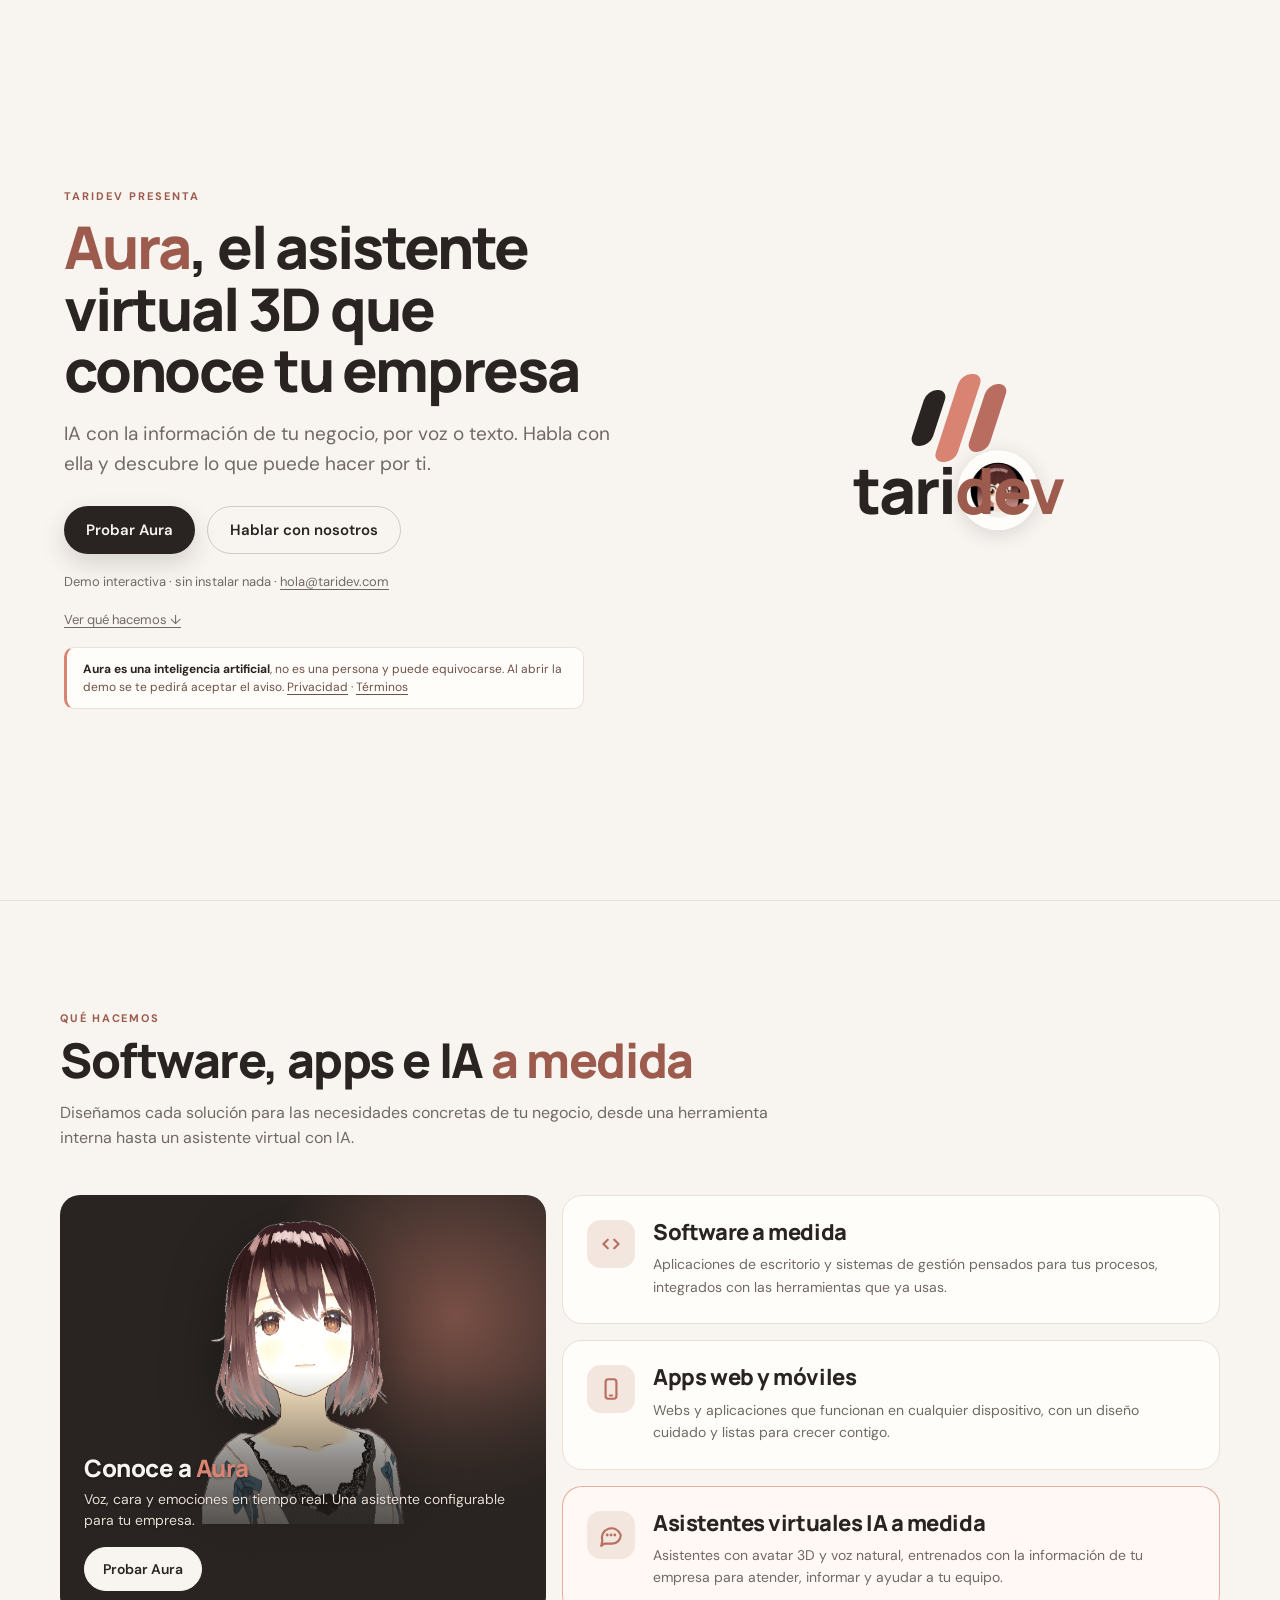
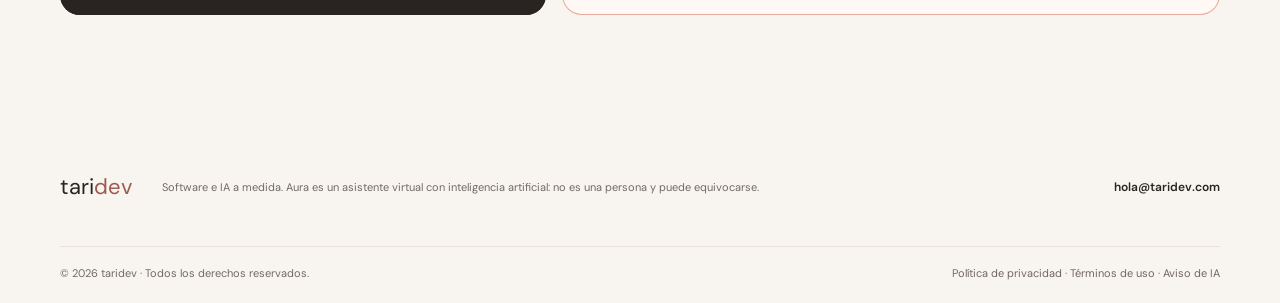
==== commit e4403d66: "Mejora la legibilidad del texto sobre la imagen de Aura" ====
--- a/index.html
+++ b/index.html
@@ -1111,10 +1111,29 @@
       object-fit: contain;
       filter: drop-shadow(0 18px 30px rgba(0, 0, 0, .35));
     }
+    .aura-card::after {
+      content: "";
+      position: absolute;
+      left: 0;
+      right: 0;
+      bottom: 0;
+      height: 58%;
+      z-index: 0;
+      pointer-events: none;
+      background: linear-gradient(
+        to top,
+        rgba(41, 36, 33, .98) 0%,
+        rgba(41, 36, 33, .88) 28%,
+        rgba(41, 36, 33, .55) 62%,
+        rgba(41, 36, 33, 0) 100%
+      );
+    }
     .aura-card-copy { position: relative; z-index: 1; }
     .aura-card-copy strong { display: block; font: 800 24px/1.1 var(--serif); letter-spacing: -.02em; }
     .aura-card-copy strong span { color: var(--coral); }
     .aura-card-copy p { margin: 8px 0 16px; font: 400 14px/1.5 var(--body); color: #e7ddd5; }
+    .aura-card-copy strong,
+    .aura-card-copy p { text-shadow: 0 1px 3px rgba(0, 0, 0, .45); }
     .aura-card-copy .plan-cta { border-color: var(--paper); background: var(--paper); color: var(--ink); }
     .service-list { display: grid; gap: 16px; }
     .service-item {
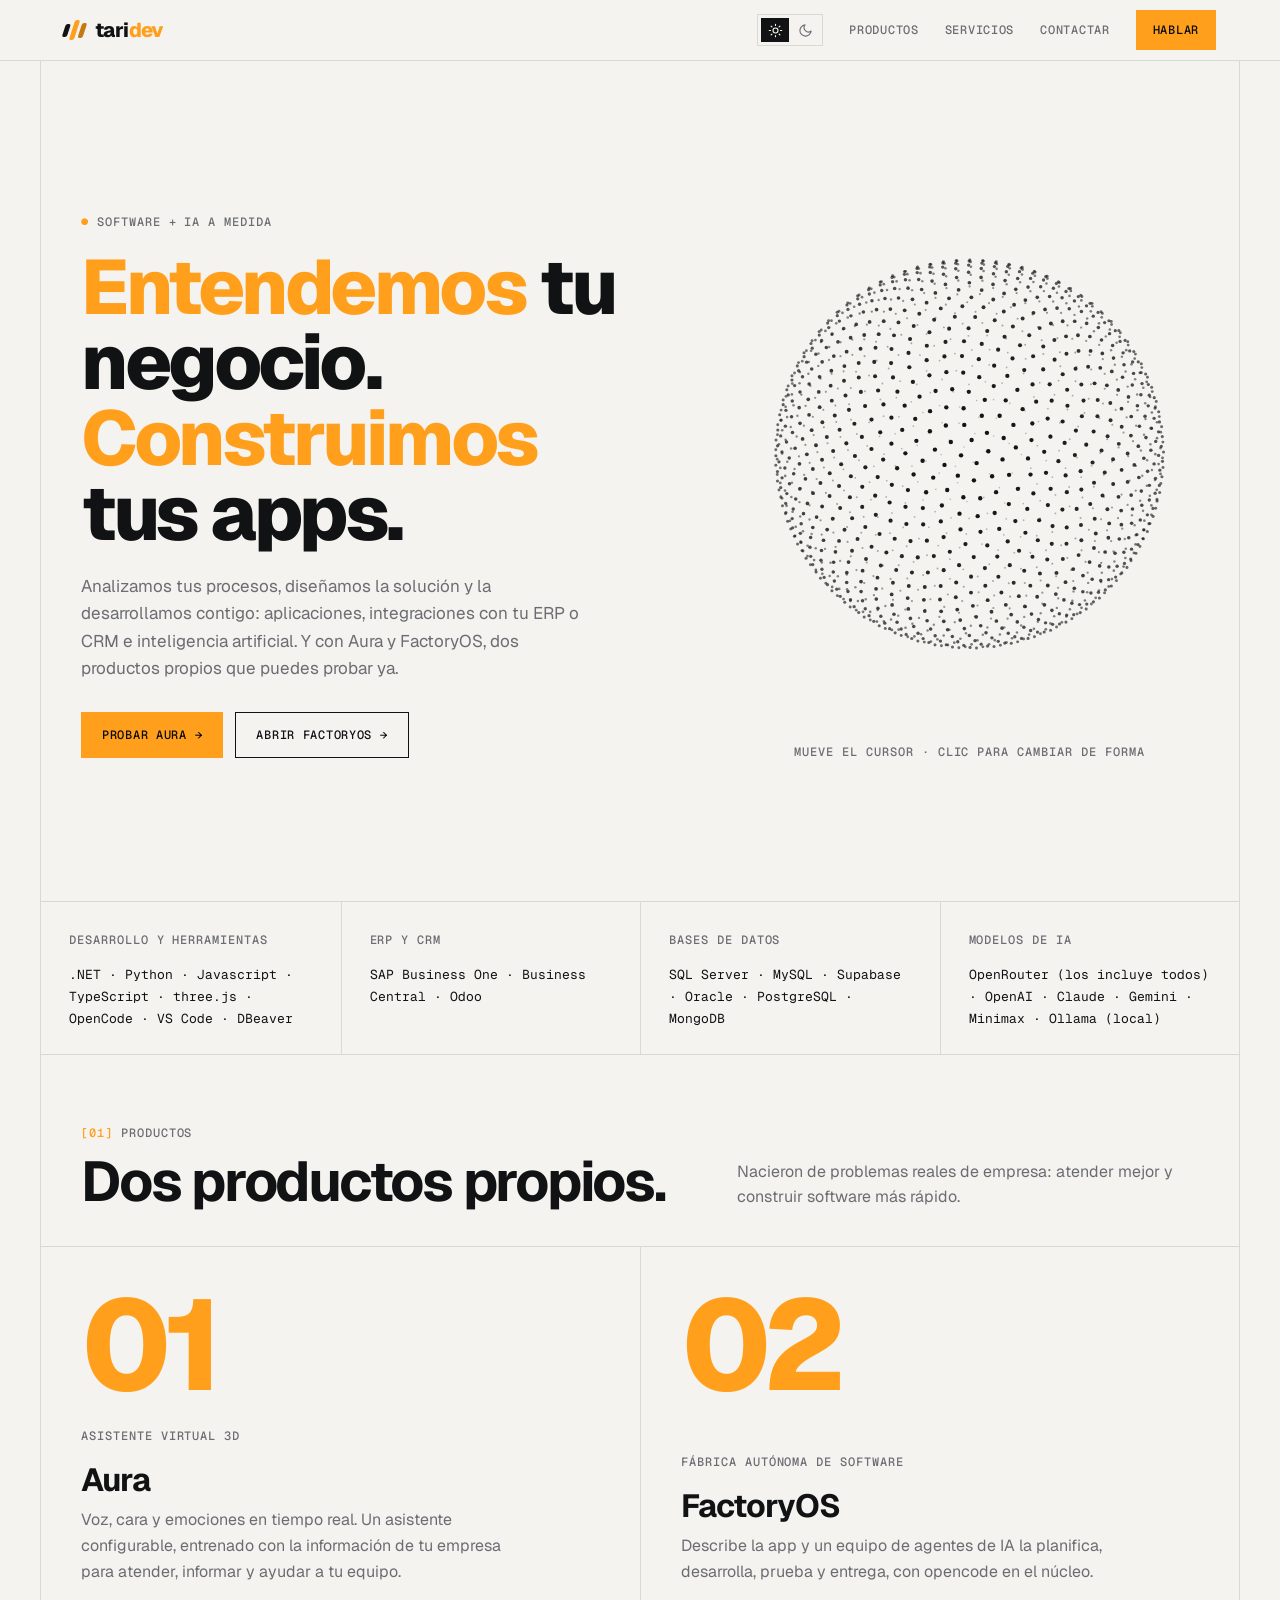
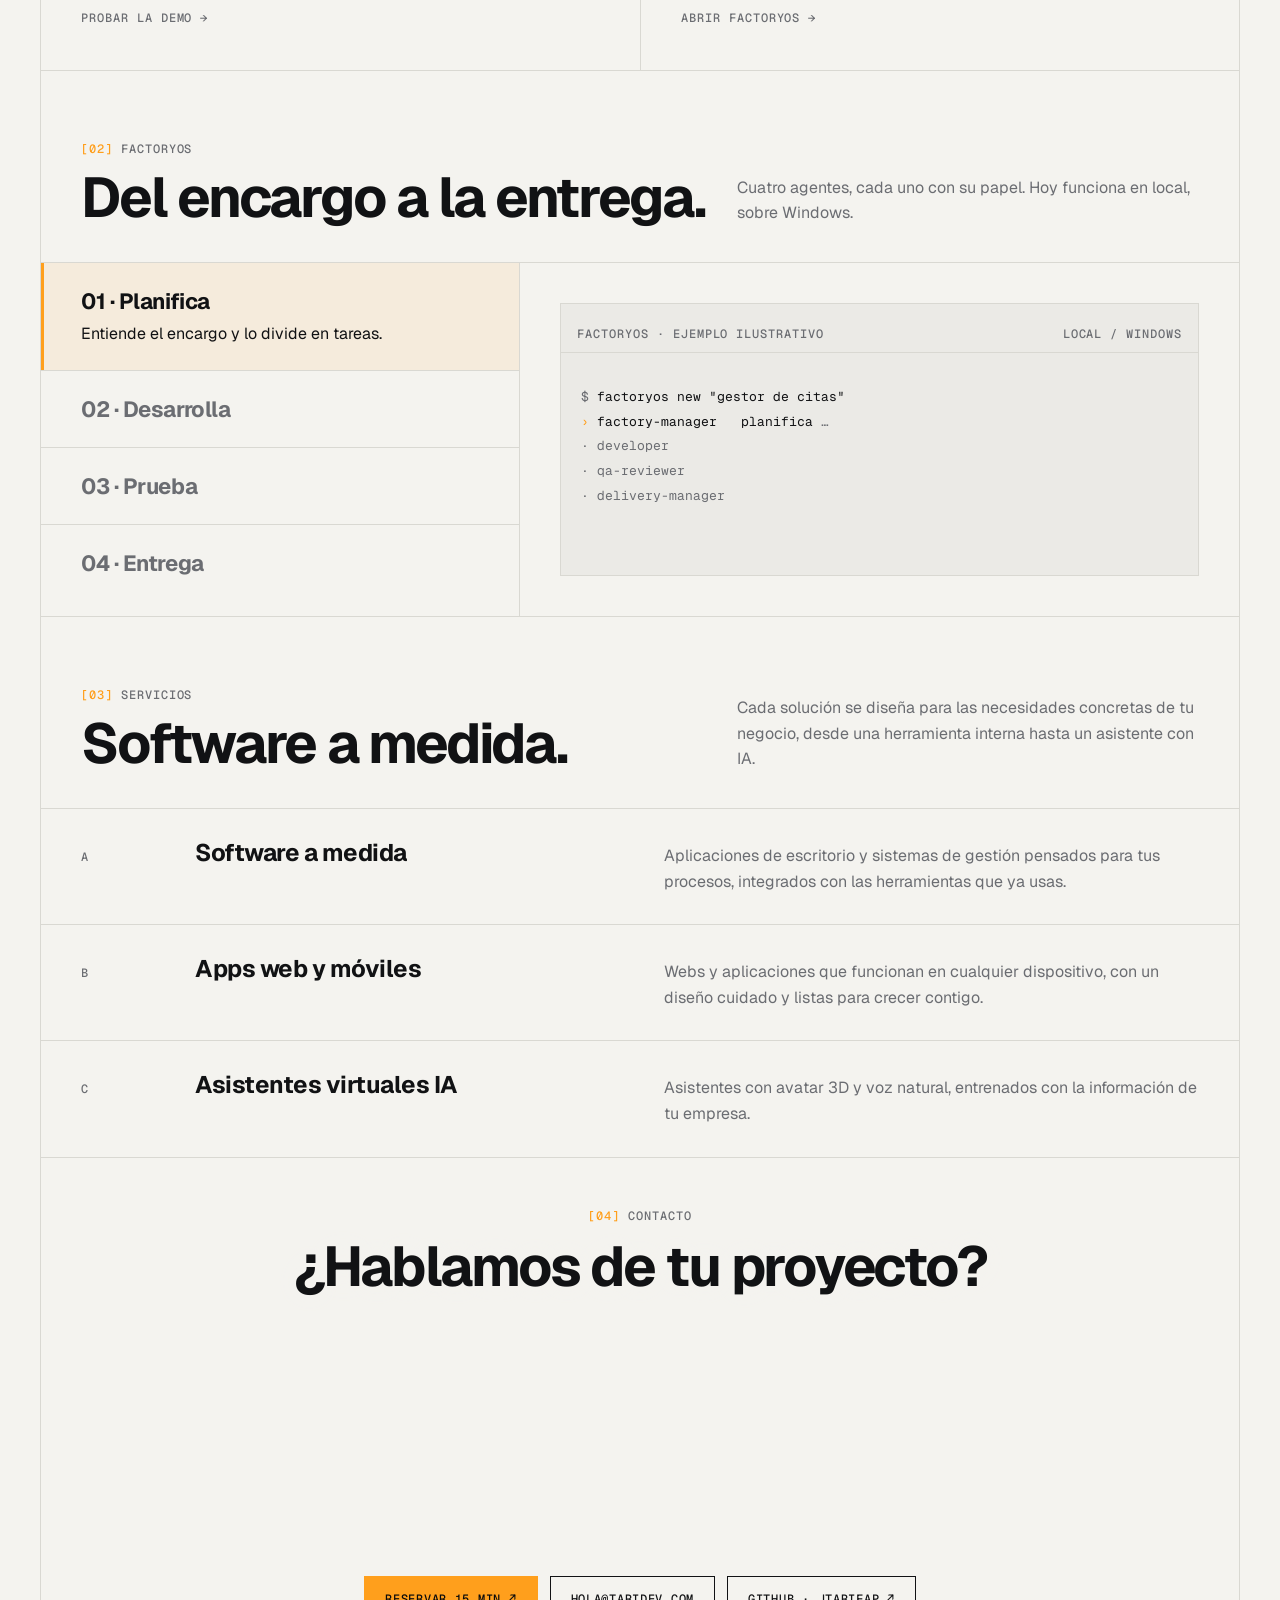
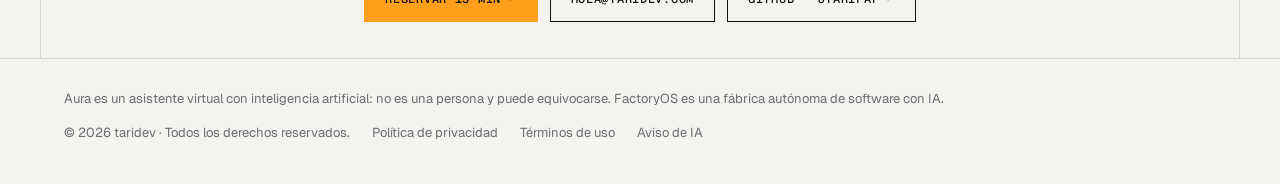
==== commit 0397e71e: "Rediseño de la landing: productos Aura y FactoryOS, servicios y contacto" ====
--- a/index.html
+++ b/index.html
@@ -1,23 +1,15 @@
-<!doctype html>
+<!DOCTYPE html>
 <html lang="es">
+
 <head>
   <meta charset="utf-8">
   <meta name="viewport" content="width=device-width, initial-scale=1">
-  <meta name="theme-color" content="#f7f3ef">
-
-  <script>
-    window.TARIDEV_SHOW_PRICING = false;
-    window.setPricingVisibility = function (visible) {
-      window.TARIDEV_SHOW_PRICING = Boolean(visible);
-      document.documentElement.classList.toggle('pricing-hidden', !window.TARIDEV_SHOW_PRICING);
-    };
-    window.setPricingVisibility(window.TARIDEV_SHOW_PRICING);
-  </script>
-
   <title>taridev — Software, apps e IA a medida</title>
-  <meta name="description" content="taridev diseña software y apps a medida e integra IA. Descubre Aura, su asistente virtual 3D para empresas.">
+  <meta name="description"
+    content="taridev diseña software y apps a medida e integra IA. Aura, asistente virtual 3D, y FactoryOS, fábrica autónoma de software.">
   <meta name="author" content="Jorge Tarifa">
-  <meta name="keywords" content="taridev, Aura, asistente virtual 3D, avatar 3D, inteligencia artificial, IA para empresas, atención al cliente, software a medida">
+  <meta name="keywords"
+    content="taridev, software a medida, apps a medida, inteligencia artificial, IA para empresas, Aura, asistente virtual 3D, FactoryOS, fábrica de software, SAP Business One, integraciones">
   <meta name="robots" content="index, follow, max-image-preview:large, max-snippet:-1, max-video-preview:-1">
   <meta name="googlebot" content="index, follow, max-image-preview:large">
   <link rel="canonical" href="https://taridev.com/">
@@ -27,7 +19,8 @@
   <meta property="og:site_name" content="taridev">
   <meta property="og:locale" content="es_ES">
   <meta property="og:title" content="taridev — Software, apps e IA a medida">
-  <meta property="og:description" content="taridev diseña software y apps a medida e integra IA. Descubre Aura, su asistente virtual 3D para empresas.">
+  <meta property="og:description"
+    content="taridev diseña software y apps a medida e integra IA. Aura, asistente virtual 3D, y FactoryOS, fábrica autónoma de software.">
   <meta property="og:url" content="https://taridev.com/">
   <meta property="og:image" content="https://taridev.com/images/og-taridev.png">
   <meta property="og:image:alt" content="Logo de taridev">
@@ -37,7 +30,8 @@
   <!-- Twitter Card -->
   <meta name="twitter:card" content="summary_large_image">
   <meta name="twitter:title" content="taridev — Software, apps e IA a medida">
-  <meta name="twitter:description" content="taridev diseña software y apps a medida e integra IA. Descubre Aura, su asistente virtual 3D para empresas.">
+  <meta name="twitter:description"
+    content="taridev diseña software y apps a medida e integra IA. Aura, asistente virtual 3D, y FactoryOS, fábrica autónoma de software.">
   <meta name="twitter:image" content="https://taridev.com/images/og-taridev.png">
   <meta name="twitter:image:alt" content="Logo de taridev">
 
@@ -56,7 +50,7 @@
         "name": "taridev",
         "url": "https://taridev.com/",
         "logo": "https://taridev.com/images/icon-512.png",
-        "description": "taridev diseña software a medida, automatiza procesos e integra inteligencia artificial para ayudar a las empresas a trabajar mejor.",
+        "description": "taridev diseña software y apps a medida, integra sistemas y aplica inteligencia artificial para ayudar a las empresas a trabajar mejor.",
         "founder": {
           "@type": "Person",
           "name": "Jorge Tarifa"
@@ -86,1373 +80,886 @@
         "author": {
           "@id": "https://taridev.com/#organization"
         }
+      },
+      {
+        "@type": "SoftwareApplication",
+        "@id": "https://taridev.com/#factoryos",
+        "name": "FactoryOS",
+        "description": "Fábrica autónoma de software con agentes de IA que planifican, desarrollan, prueban y entregan aplicaciones.",
+        "url": "https://github.com/jtarifap/FactoryOS",
+        "applicationCategory": "DeveloperApplication",
+        "operatingSystem": "Windows",
+        "author": {
+          "@id": "https://taridev.com/#organization"
+        }
       }
     ]
   }
   </script>
 
+  <meta name="theme-color" content="#0b0b0c">
   <link rel="preconnect" href="https://fonts.googleapis.com">
   <link rel="preconnect" href="https://fonts.gstatic.com" crossorigin>
-  <link href="https://fonts.googleapis.com/css2?family=DM+Sans:wght@400;500;600;700&family=Manrope:wght@400;500;600;700;800&display=swap" rel="stylesheet">
-  <link rel="stylesheet" href="styles.css">
+  <link
+    href="https://fonts.googleapis.com/css2?family=Geist:wght@400;500;700;800&family=Geist+Mono:wght@400;500&display=swap"
+    rel="stylesheet">
+  <script>(function () { var t; try { t = localStorage.getItem("theme") } catch (e) { } if (t !== "light" && t !== "dark") t = matchMedia("(prefers-color-scheme:light)").matches ? "light" : "dark"; document.documentElement.dataset.theme = t })()</script>
   <style>
-    .splash-screen {
-      min-height: 100vh;
-      display: flex;
-      flex-direction: column;
+    :root {
+      --bg: #0b0b0c;
+      --ink: #ecebe6;
+      --mute: #8a8c91;
+      --line: #26272a;
+      --acc: #ff9f1c;
+      --sans: Geist, system-ui, sans-serif;
+      --mono: "Geist Mono", ui-monospace, Consolas, monospace
+    }
+
+    @media(prefers-color-scheme:light) {
+      :root {
+        --bg: #f4f3ef;
+        --ink: #111214;
+        --mute: #6b6d72;
+        --line: #d9d8d2
+      }
+    }
+
+    :root[data-theme=dark] {
+      color-scheme: dark;
+      --bg: #0b0b0c;
+      --ink: #ecebe6;
+      --mute: #8a8c91;
+      --line: #26272a
+    }
+
+    :root[data-theme=light] {
+      color-scheme: light;
+      --bg: #f4f3ef;
+      --ink: #111214;
+      --mute: #6b6d72;
+      --line: #d9d8d2
+    }
+
+    .tg {
+      display: inline-flex;
+      gap: 2px;
+      padding: 3px;
+      border: 1px solid var(--line);
+      background: none;
+      cursor: pointer;
+      color: var(--mute)
+    }
+
+    .tg span {
+      width: 28px;
+      height: 24px;
+      display: grid;
+      place-items: center;
+      transition: .2s
+    }
+
+    .tg svg {
+      width: 15px;
+      height: 15px;
+      fill: none;
+      stroke: currentColor;
+      stroke-width: 1.8;
+      stroke-linecap: round;
+      stroke-linejoin: round
+    }
+
+    :root[data-theme=light] .tg .s,
+    :root[data-theme=dark] .tg .m {
+      background: var(--ink);
+      color: var(--bg)
+    }
+
+    .tg:hover {
+      border-color: var(--mute)
+    }
+
+    * {
+      box-sizing: border-box
+    }
+
+    html {
+      scroll-behavior: smooth;
+      scroll-padding-top: 70px
+    }
+
+    body {
+      margin: 0;
+      background: var(--bg);
+      color: var(--ink);
+      font: 400 16px/1.6 var(--sans);
+      -webkit-font-smoothing: antialiased
+    }
+
+    a {
+      color: inherit;
+      text-decoration: none
+    }
+
+    .wrap {
+      max-width: 1200px;
+      margin: 0 auto;
+      border-inline: 1px solid var(--line)
+    }
+
+    .lab {
+      font: 500 12px/1 var(--mono);
+      letter-spacing: .08em;
+      text-transform: uppercase;
+      color: var(--mute)
+    }
+
+    .lab b {
+      color: var(--acc);
+      font-weight: 500
+    }
+
+    header {
+      position: sticky;
+      top: 0;
+      z-index: 20;
+      background: color-mix(in srgb, var(--bg) 88%, transparent);
+      backdrop-filter: blur(10px);
+      border-bottom: 1px solid var(--line)
+    }
+
+    .bar {
+      max-width: 1200px;
+      margin: auto;
+      height: 60px;
+      padding: 0 24px;
+      display: flex;
       align-items: center;
-      justify-content: center;
-      background: var(--paper);
-      gap: 24px;
-      padding: 24px;
-      overflow: hidden;
-    }
-
-    .splash-brand {
-      display: flex;
-      flex-direction: column;
+      justify-content: space-between;
+      gap: 16px
+    }
+
+    .logo {
+      display: flex;
       align-items: center;
-      gap: 20px;
-    }
-
-    .splash-brand-mark {
-      width: clamp(55px, 14vw, 80px);
-      height: clamp(55px, 14vw, 80px);
-      display: flex;
+      gap: 10px;
+      font: 800 20px var(--sans);
+      letter-spacing: -.03em
+    }
+
+    .logo i {
+      display: flex;
+      gap: 3px;
       align-items: center;
-      gap: clamp(5px, 1.2vw, 8px);
-      transform: skew(-18deg);
-      animation: splash-pulse 2s ease-in-out infinite;
-    }
-
-    .splash-brand-mark span {
+      transform: skew(-18deg)
+    }
+
+    .logo i s {
       display: block;
-      border-radius: clamp(6px, 1.5vw, 10px);
-      background: var(--ink);
-      width: clamp(14px, 3.5vw, 24px);
-    }
-
-    .splash-brand-mark span:nth-child(1) {
-      height: clamp(40px, 10vw, 56px);
-    }
-
-    .splash-brand-mark span:nth-child(2) {
-      height: clamp(60px, 15vw, 88px);
-      background: var(--coral);
-    }
-
-    .splash-brand-mark span:nth-child(3) {
-      height: clamp(48px, 12vw, 68px);
-      background: #b96d60;
-    }
-
-    .splash-name {
-      font: 800 clamp(36px, 8vw, 72px) / 1 var(--serif);
-      letter-spacing: -2px;
-      color: var(--ink);
-      opacity: 0;
-      transform: translateY(20px);
-      animation: splash-fade-up 1s ease-out 0.3s forwards;
-    }
-
-    .splash-name span {
-      color: var(--accent);
-    }
-
-    .splash-loader {
-      width: 60px;
-      height: 4px;
-      background: var(--line);
-      border-radius: 999px;
-      overflow: hidden;
-      opacity: 0;
-      animation: splash-fade-up 1s ease-out 0.8s forwards;
-    }
-
-    .splash-loader-bar {
-      width: 100%;
-      height: 100%;
-      background: linear-gradient(90deg, var(--coral), #bd7667);
-      border-radius: 999px;
-      transform-origin: left;
-      animation: splash-load 2.5s ease-in-out infinite;
-    }
-
-    @keyframes splash-pulse {
-      0%, 100% { transform: skew(-18deg) scale(1); }
-      50% { transform: skew(-18deg) scale(1.05); }
-    }
-
-    @keyframes splash-fade-up {
-      to { opacity: 1; transform: translateY(0); }
-    }
-
-@keyframes splash-load {
-      0% { transform: scaleX(0); }
-      50% { transform: scaleX(1); }
-      100% { transform: scaleX(0); }
-    }
-
-    .orbit-container {
-      position: relative;
-      display: flex;
-      flex-direction: column;
+      width: 5px;
+      border-radius: 2px;
+      background: var(--ink)
+    }
+
+    .logo i s:nth-child(1) {
+      height: 13px
+    }
+
+    .logo i s:nth-child(2) {
+      height: 20px;
+      background: var(--acc)
+    }
+
+    .logo i s:nth-child(3) {
+      height: 15px;
+      background: #c47a10
+    }
+
+    nav {
+      display: flex;
       align-items: center;
-    }
-
-.orbit-ring {
-      position: absolute;
-      top: 50%;
-      left: 50%;
-      transform: translate(-50%, -50%);
-      width: clamp(280px, 70vw, 560px);
-      height: clamp(160px, 40vw, 340px);
-      border-radius: 50%;
-      pointer-events: none;
-    }
-
-    .orbit-ring:hover,
-    .splash-brand:hover ~ .orbit-ring,
-    .orbit-container:hover .orbit-ring,
-    .orbit-container:hover .orbit-item,
-    .orbit-container:focus-within .orbit-item,
-    .taridev-tooltip-wrap:hover ~ .orbit-ring {
-      animation-play-state: paused;
-    }
-
-    .orbit-item {
-      position: absolute;
-      top: 50%;
-      left: 50%;
-      width: clamp(48px, 11vw, 80px);
-      height: clamp(48px, 11vw, 80px);
-      display: flex;
-      align-items: center;
-      justify-content: center;
-      cursor: pointer;
-      pointer-events: auto;
-      transition: transform 0.3s ease, box-shadow 0.3s ease;
-      z-index: 1;
-      animation: orbit-ellipse 6s linear infinite;
-      transform-origin: center center;
-    }
-
-    .orbit-item::before {
-      content: '';
-      position: absolute;
-      inset: -4px;
-      border-radius: 50%;
-      background: radial-gradient(circle at 30% 30%, var(--coral), transparent 70%);
-      opacity: 0;
-      transition: opacity 0.3s ease;
-      filter: blur(8px);
-    }
-
-    .orbit-item:hover {
-      animation-play-state: paused;
-      transform: translate(-50%, -50%) translate(0, calc(-1 * var(--orbit-y))) rotate(0deg) scale(1.15);
-      z-index: 20;
-    }
-
-    .orbit-item:hover::before {
-      opacity: 1;
-    }
-
-    .orbit-icon {
-      width: 100%;
-      height: 100%;
-      object-fit: contain;
-      border-radius: 50%;
-      background: var(--white);
-      padding: clamp(8px, 2vw, 12px);
-      box-shadow: 0 4px 20px rgba(41, 36, 33, 0.15);
-      transition: box-shadow 0.3s ease;
-    }
-
-    .orbit-item:hover .orbit-icon {
-      box-shadow: 0 8px 32px rgba(41, 36, 33, 0.25);
-    }
-
-    .orbit-tooltip {
-      position: absolute;
-      bottom: calc(100% + 16px);
-      left: 50%;
-      transform: translateX(-50%);
-      background: var(--ink);
-      color: var(--paper);
-      padding: 12px 16px;
-      border-radius: 12px;
-      white-space: nowrap;
-      opacity: 0;
-      visibility: hidden;
-      transform: translateX(-50%) translateY(8px);
-      transition: opacity 0.2s ease, visibility 0.2s ease, transform 0.2s ease;
-      pointer-events: auto;
-      font: 500 14px/1.4 var(--body);
-      box-shadow: 0 8px 32px rgba(41, 36, 33, 0.2);
-      z-index: 30;
-    }
-
-    .orbit-tooltip::before {
-      content: '';
-      position: absolute;
-      top: 100%;
-      left: 0;
-      right: 0;
-      height: 16px;
-    }
-
-    .orbit-tooltip::after {
-      content: '';
-      position: absolute;
-      top: 100%;
-      left: 50%;
-      transform: translateX(-50%);
-      border: 8px solid transparent;
-      border-top-color: var(--ink);
-    }
-
-    .orbit-tooltip strong {
-      display: block;
-      font: 700 16px/1.2 var(--serif);
-      color: var(--coral);
-      margin-bottom: 4px;
-    }
-
-    .orbit-tooltip p {
-      margin: 0;
-      font-size: 13px;
-      color: #e7ddd5;
-    }
-
-    .orbit-item:hover .orbit-tooltip {
-      opacity: 1;
-      visibility: visible;
-      transform: translateX(-50%) translateY(0);
-    }
-
-    .taridev-tooltip-wrap {
-      position: relative;
-      z-index: 2;
-      cursor: pointer;
-      display: flex;
-      flex-direction: column;
-      align-items: center;
-    }
-
-    .taridev-tooltip {
-      position: absolute;
-      top: calc(100% + 16px);
-      left: 50%;
-      transform: translateX(-50%) translateY(8px);
-      background: var(--ink);
-      color: var(--paper);
-      padding: 12px 16px;
-      border-radius: 12px;
-      white-space: nowrap;
-      opacity: 0;
-      visibility: hidden;
-      transition: opacity 0.2s ease, visibility 0.2s ease, transform 0.2s ease;
-      pointer-events: auto;
-      font: 500 14px/1.4 var(--body);
-      box-shadow: 0 8px 32px rgba(41, 36, 33, 0.2);
-      z-index: 30;
-    }
-
-    .taridev-tooltip::before {
-      content: '';
-      position: absolute;
-      bottom: 100%;
-      left: 0;
-      right: 0;
-      height: 16px;
-    }
-
-    .taridev-tooltip::after {
-      content: '';
-      position: absolute;
-      bottom: 100%;
-      left: 50%;
-      transform: translateX(-50%);
-      border: 8px solid transparent;
-      border-bottom-color: var(--ink);
-    }
-
-    .taridev-tooltip strong {
-      display: block;
-      font: 700 16px/1.2 var(--serif);
-      color: var(--coral);
-      margin-bottom: 4px;
-    }
-
-    .taridev-tooltip p {
-      margin: 0;
-      font-size: 13px;
-      color: #e7ddd5;
-    }
-
-    .taridev-tooltip-wrap:hover .taridev-tooltip {
-      opacity: 1;
-      visibility: visible;
-      transform: translateX(-50%) translateY(0);
-    }
-
-  </style>
-  <style>
-    .splash-screen {
-      min-height: 100svh;
-      display: flex;
-      align-items: center;
-      justify-content: center;
-      padding: clamp(24px, 5vw, 72px);
-      gap: 0;
-      overflow-x: hidden;
-      overflow-y: auto;
-    }
-
-    .splash-hero {
-      width: min(1180px, 100%);
-      display: grid;
-      grid-template-columns: minmax(0, 1.05fr) minmax(0, 0.95fr);
-      align-items: center;
-      gap: clamp(24px, 5vw, 72px);
-    }
-
-    .splash-copy {
-      max-width: 560px;
-    }
-
-    .splash-eyebrow {
-      margin: 0 0 14px;
-      font: 700 11px/1 var(--body);
-      letter-spacing: 0.18em;
+      gap: 26px;
+      font: 500 12px var(--mono);
+      letter-spacing: .06em;
       text-transform: uppercase;
-      color: var(--accent);
-    }
-
-    .splash-title {
-      margin: 0 0 18px;
-      font: 800 clamp(34px, 4.6vw, 62px)/1.05 var(--serif);
-      letter-spacing: -0.035em;
-      color: var(--ink);
-    }
-
-    .splash-title span {
-      color: var(--accent);
-    }
-
-    .splash-lede {
-      margin: 0 0 28px;
-      max-width: 46ch;
-      font: 400 clamp(16px, 1.5vw, 19px)/1.55 var(--body);
-      color: var(--muted);
-    }
-
-    .splash-actions {
-      display: flex;
-      flex-wrap: wrap;
-      align-items: center;
-      gap: 12px;
-    }
-
-    .splash-btn {
+      color: var(--mute)
+    }
+
+    nav a:hover {
+      color: var(--ink)
+    }
+
+    .btn {
       display: inline-flex;
       align-items: center;
-      justify-content: center;
-      min-height: 48px;
-      padding: 0 22px;
-      border-radius: 999px;
-      font: 600 15px/1 var(--body);
-      transition: transform 0.2s ease, box-shadow 0.2s ease, background 0.2s ease;
-    }
-
-    .splash-btn-primary {
+      gap: 10px;
+      padding: 14px 20px;
+      border: 1px solid var(--ink);
+      font: 500 12px var(--mono);
+      letter-spacing: .06em;
+      text-transform: uppercase;
+      transition: .2s
+    }
+
+    .btn.p {
+      background: var(--acc);
+      border-color: var(--acc);
+      color: #0b0b0c
+    }
+
+    .btn:hover {
       background: var(--ink);
-      color: var(--paper);
-      box-shadow: 0 10px 24px rgba(41, 36, 33, 0.16);
-    }
-
-    .splash-btn-primary:hover,
-    .splash-btn-primary:focus-visible {
-      transform: translateY(-2px);
-      box-shadow: 0 14px 30px rgba(41, 36, 33, 0.22);
-    }
-
-    .splash-btn-secondary {
-      border: 1px solid rgba(41, 36, 33, 0.2);
+      color: var(--bg);
+      border-color: var(--ink)
+    }
+
+    .hero {
+      display: grid;
+      grid-template-columns: 1.1fr .9fr;
+      min-height: calc(100svh - 60px);
+      align-items: center
+    }
+
+    .hero>div:first-child {
+      padding: 56px 40px
+    }
+
+    h1 {
+      font: 800 clamp(40px, 6vw, 84px)/.98 var(--sans);
+      letter-spacing: -.045em;
+      margin: 22px 0
+    }
+
+    h1 span {
+      color: var(--acc)
+    }
+
+    .lede {
+      max-width: 46ch;
+      color: var(--mute);
+      font-size: 17px;
+      margin: 0 0 30px
+    }
+
+    .acts {
+      display: flex;
+      flex-wrap: wrap;
+      gap: 12px
+    }
+
+    #sculpt {
+      width: 100%;
+      height: min(70vh, 560px);
+      display: block;
+      cursor: pointer
+    }
+
+    .hint {
+      padding: 0 24px 18px;
+      text-align: center
+    }
+
+    .strip {
+      border-block: 1px solid var(--line);
+      display: flex;
+      flex-wrap: wrap;
+      justify-content: space-between;
+      gap: 12px 28px;
+      padding: 20px 40px
+    }
+
+    section {
+      border-bottom: 1px solid var(--line)
+    }
+
+    .sh {
+      padding: 72px 40px 36px;
+      display: flex;
+      justify-content: space-between;
+      align-items: flex-end;
+      gap: 32px;
+      flex-wrap: wrap
+    }
+
+    h2 {
+      font: 700 clamp(30px, 4.4vw, 56px)/1.02 var(--sans);
+      letter-spacing: -.04em;
+      margin: 14px 0 0;
+      max-width: 16ch
+    }
+
+    .sh p {
+      max-width: 42ch;
+      color: var(--mute);
+      margin: 0
+    }
+
+    .prod {
+      display: grid;
+      grid-template-columns: 1fr 1fr;
+      border-top: 1px solid var(--line)
+    }
+
+    .card {
+      padding: 40px;
+      min-height: 380px;
+      display: flex;
+      flex-direction: column;
+      justify-content: space-between;
+      gap: 28px;
+      transition: .25s
+    }
+
+    .card+.card {
+      border-left: 1px solid var(--line)
+    }
+
+    .card:hover {
+      background: var(--ink);
+      color: var(--bg)
+    }
+
+    .card:hover p,
+    .card:hover .lab {
+      color: inherit
+    }
+
+    .num {
+      font: 800 clamp(72px, 10vw, 140px)/.9 var(--sans);
+      letter-spacing: -.06em;
+      color: var(--acc)
+    }
+
+    .card h3 {
+      font: 700 32px/1.1 var(--sans);
+      letter-spacing: -.03em;
+      margin: 0 0 10px
+    }
+
+    .card p {
+      margin: 0 0 20px;
+      color: var(--mute);
+      max-width: 40ch
+    }
+
+    .flow {
+      display: grid;
+      grid-template-columns: .8fr 1.2fr;
+      border-top: 1px solid var(--line)
+    }
+
+    .steps {
+      border-right: 1px solid var(--line)
+    }
+
+    .step {
+      display: block;
+      width: 100%;
+      text-align: left;
+      background: none;
+      border: 0;
+      border-bottom: 1px solid var(--line);
+      color: var(--mute);
+      padding: 24px 40px;
+      cursor: pointer;
+      font: inherit;
+      transition: .2s
+    }
+
+    .step:last-child {
+      border-bottom: 0
+    }
+
+    .step strong {
+      display: block;
+      font: 700 22px var(--sans);
+      letter-spacing: -.02em;
+      color: inherit
+    }
+
+    .step span {
+      display: none;
+      margin-top: 6px;
+      max-width: 38ch
+    }
+
+    .step.on {
       color: var(--ink);
-      background: transparent;
-    }
-
-    .splash-btn-secondary:hover,
-    .splash-btn-secondary:focus-visible {
-      background: rgba(41, 36, 33, 0.06);
-    }
-
-    .splash-note {
-      margin: 18px 0 0;
-      font: 400 13px/1.5 var(--body);
-      color: var(--muted);
-    }
-
-    .splash-note a {
-      text-decoration: underline;
-      text-underline-offset: 3px;
-    }
-
-    .splash-ai-note {
-      max-width: 520px;
+      background: color-mix(in srgb, var(--acc) 9%, transparent);
+      box-shadow: inset 3px 0 var(--acc)
+    }
+
+    .step.on span {
+      display: block
+    }
+
+    .term {
+      margin: 40px;
+      border: 1px solid var(--line);
+      background: color-mix(in srgb, var(--ink) 4%, var(--bg))
+    }
+
+    .term .lab {
       padding: 12px 16px;
-      border: 1px solid var(--line);
-      border-left: 3px solid var(--coral);
-      border-radius: 10px;
-      background: var(--white);
-      color: #6d5148;
-      font-size: 12px;
-    }
-
-    .splash-ai-note strong {
-      color: var(--ink);
-    }
-
-    .footer-brand span {
-      color: var(--accent);
-    }
-
-    .splash-visual {
-      --orbit-x: clamp(105px, 22vw, 210px);
-      --orbit-y: clamp(130px, 22vw, 280px);
+      border-bottom: 1px solid var(--line);
+      display: flex;
+      justify-content: space-between
+    }
+
+    pre {
+      margin: 0;
+      padding: 20px;
+      font: 400 13px/1.9 var(--mono);
+      min-height: 210px;
+      overflow-x: auto
+    }
+
+    pre .ok {
+      color: var(--acc)
+    }
+
+    pre .d {
+      color: var(--mute)
+    }
+
+    .svc {
+      display: grid;
+      grid-template-columns: 90px 1fr 1.2fr;
+      gap: 24px;
+      padding: 30px 40px;
+      border-top: 1px solid var(--line);
+      align-items: baseline
+    }
+
+    .svc h3 {
+      font: 700 24px/1.2 var(--sans);
+      letter-spacing: -.02em;
+      margin: 0
+    }
+
+    .svc p {
+      margin: 0;
+      color: var(--mute)
+    }
+
+    .cta {
       position: relative;
-      display: flex;
+      border-bottom: 0;
+      text-align: center;
+      overflow: hidden
+    }
+
+    #field {
+      position: absolute;
+      inset: 0;
+      width: 100%;
+      height: 100%
+    }
+
+    .cta .in {
+      position: relative;
+      display: flex;
+      flex-direction: column;
+      justify-content: space-between;
       align-items: center;
-      justify-content: center;
-      min-height: calc(2 * var(--orbit-y) + 80px);
-    }
-
-    .splash-visual .orbit-container {
-      width: min(100%, calc(2 * var(--orbit-y) + 80px));
-      height: calc(2 * var(--orbit-y) + 80px);
-      min-height: 0;
-      justify-content: center;
-    }
-
-    .splash-visual .orbit-ring {
-      width: calc(2 * var(--orbit-y));
-      height: calc(2 * var(--orbit-x));
-    }
-
-    .splash-visual .orbit-item {
-      animation: orbit-ellipse 6s linear infinite;
-    }
-
-    .splash-visual .orbit-item:hover {
-      transform: translate(-50%, -50%) translate(0, calc(-1 * var(--orbit-y))) rotate(0deg) scale(1.15);
-    }
-
-    @keyframes orbit-ellipse {
-      0%   { transform: translate(-50%, -50%) translate(0, calc(-1 * var(--orbit-y))) rotate(0deg); }
-      25%  { transform: translate(-50%, -50%) translate(var(--orbit-x), 0) rotate(90deg); }
-      50%  { transform: translate(-50%, -50%) translate(0, var(--orbit-y)) rotate(180deg); }
-      75%  { transform: translate(-50%, -50%) translate(calc(-1 * var(--orbit-x)), 0) rotate(270deg); }
-      100% { transform: translate(-50%, -50%) translate(0, calc(-1 * var(--orbit-y))) rotate(360deg); }
-    }
-
-    .splash-btn:focus-visible,
-    .orbit-item:focus-visible {
-      outline: 2px solid var(--ink);
-      outline-offset: 3px;
-    }
-
-    @media (max-width: 980px) {
-      .splash-hero {
+      min-height: 500px;
+      padding: 40px 24px 36px;
+      pointer-events: none
+    }
+
+    .cta .in>* {
+      pointer-events: auto
+    }
+
+    .cta h2 {
+      margin: 16px auto 0;
+      max-width: none;
+      text-shadow: 0 0 30px var(--bg), 0 0 12px var(--bg)
+    }
+
+    .cta .acts {
+      justify-content: center
+    }
+
+    .cta .btn {
+      background: var(--bg)
+    }
+
+    .cta .btn.p {
+      background: var(--acc)
+    }
+
+    .cta .btn:hover,
+    .cta .btn.p:hover {
+      background: var(--ink);
+      color: var(--bg);
+      border-color: var(--ink)
+    }
+
+    footer {
+      border-top: 1px solid var(--line)
+    }
+
+    .ft {
+      max-width: 1200px;
+      margin: auto;
+      padding: 30px 24px 40px;
+      display: grid;
+      gap: 14px;
+      font-size: 13px;
+      color: var(--mute)
+    }
+
+    .ft div {
+      display: flex;
+      flex-wrap: wrap;
+      gap: 8px 22px
+    }
+
+    .ft a:hover {
+      color: var(--ink)
+    }
+
+    @media(max-width:860px) {
+      nav a:not(.keep) {
+        display: none
+      }
+
+      .hero,
+      .prod,
+      .flow {
+        grid-template-columns: 1fr
+      }
+
+      .hero>div:first-child {
+        padding: 40px 24px 0
+      }
+
+      .card+.card {
+        border-left: 0;
+        border-top: 1px solid var(--line)
+      }
+
+      .steps {
+        border-right: 0;
+        border-bottom: 1px solid var(--line)
+      }
+
+      .sh,
+      .strip,
+      .card,
+      .step {
+        padding-inline: 24px
+      }
+
+      .sh {
+        padding-top: 56px
+      }
+
+      .svc {
         grid-template-columns: 1fr;
-        gap: 4px;
-        text-align: center;
-      }
-
-      .splash-copy {
-        order: 2;
-        margin: 0 auto;
-      }
-
-      .splash-visual {
-        order: 1;
-      }
-
-      .splash-actions {
-        justify-content: center;
-      }
-
-      .splash-lede {
-        margin-left: auto;
-        margin-right: auto;
-      }
-
-      .splash-note {
-        text-align: center;
-      }
-    }
-
-    @media (min-width: 981px) {
-      .splash-visual {
-        --orbit-x: clamp(150px, 16vw, 210px);
-      }
-
-      .splash-visual .splash-name {
-        font-size: 64px;
-      }
-    }
-
-    @media (max-width: 520px) {
-      .splash-screen {
-        padding: 20px;
-      }
-
-      .splash-visual {
-        --orbit-x: 112px;
-        --orbit-y: 130px;
-      }
-
-      .splash-actions {
-        flex-direction: column;
-        align-items: stretch;
-      }
-
-      .splash-btn {
-        width: 100%;
-      }
-    }
-
-    @media (prefers-reduced-motion: reduce) {
-      .orbit-ring,
-      .orbit-item,
-      .splash-brand-mark,
-      .splash-name {
-        animation: none !important;
-      }
-
-      .splash-name {
-        opacity: 1;
-        transform: none;
-      }
-
-      .splash-brand-mark {
-        transform: skew(-18deg);
-      }
-
-      .splash-visual .orbit-item {
-        transform: translate(-50%, -50%) translate(0, calc(-1 * var(--orbit-y))) rotate(0deg);
-      }
-    }
-  </style>
-  <style>
-    html.pricing-hidden [data-pricing] {
-      display: none !important;
-    }
-
-    .pricing-section {
-      background: var(--white);
-      border-top: 1px solid var(--line);
-      padding: clamp(64px, 9vw, 112px) 0;
-    }
-
-    .pricing-wrap {
-      width: min(1160px, calc(100% - 48px));
-      margin-inline: auto;
-    }
-
-    .pricing-header,
-    .pricing-heading {
-      max-width: 720px;
-      margin-bottom: clamp(28px, 5vw, 44px);
-    }
-
-    .pricing-heading {
-      margin-top: clamp(56px, 8vw, 88px);
-    }
-
-    .pricing-kicker {
-      margin: 0 0 10px;
-      font: 700 11px/1 var(--body);
-      letter-spacing: .16em;
-      text-transform: uppercase;
-      color: var(--accent);
-    }
-
-    .pricing-title {
-      margin: 0 0 14px;
-      font: 800 clamp(30px, 4vw, 48px)/1.08 var(--serif);
-      letter-spacing: -.03em;
-      color: var(--ink);
-    }
-
-    .pricing-lede {
-      margin: 0;
-      font: 400 16px/1.6 var(--body);
-      color: var(--muted);
-    }
-
-    .start-grid {
+        gap: 8px;
+        padding-inline: 24px
+      }
+
+      .term {
+        margin: 24px
+      }
+    }
+
+    .strip {
       display: grid;
-      grid-template-columns: repeat(3, minmax(0, 1fr));
-      gap: 16px;
-    }
-
-    .start-card,
-    .plan-card {
-      display: flex;
-      flex-direction: column;
-      border: 1px solid var(--line);
-      border-radius: 20px;
-      background: var(--paper);
-      padding: 24px;
-    }
-
-    .start-card--pilot {
-      border-color: rgba(217, 132, 115, .65);
-      background: #fff8f5;
-      box-shadow: 0 18px 40px rgba(41, 36, 33, .06);
-    }
-
-    .start-tag {
-      margin: 0 0 10px;
-      font: 700 11px/1.2 var(--body);
-      letter-spacing: .14em;
-      text-transform: uppercase;
-      color: var(--accent);
-    }
-
-    .start-card h3,
-    .plan-card h3,
-    .enterprise-strip h3 {
-      margin: 0 0 8px;
-      font: 800 24px/1.1 var(--serif);
-      letter-spacing: -.02em;
-      color: var(--ink);
-    }
-
-    .start-copy,
-    .plan-target,
-    .enterprise-strip p {
-      margin: 0 0 16px;
-      font: 400 14px/1.55 var(--body);
-      color: var(--muted);
-    }
-
-    .start-price,
-    .plan-monthly {
-      margin: 0 0 12px;
-      font: 800 30px/1 var(--serif);
-      color: var(--ink);
-    }
-
-    .start-price span,
-    .plan-monthly span,
-    .enterprise-price span {
-      font: 600 13px/1.2 var(--body);
-      color: var(--muted);
-    }
-
-    .start-list,
-    .plan-list {
-      display: grid;
-      gap: 8px;
-      margin: 0 0 22px;
+      grid-template-columns: repeat(4, 1fr);
       padding: 0;
-      list-style: none;
-      font: 400 14px/1.45 var(--body);
-      color: var(--ink);
-    }
-
-    .start-list li,
-    .plan-list li {
-      position: relative;
-      padding-left: 18px;
-    }
-
-    .start-list li::before,
-    .plan-list li::before {
-      content: "";
-      position: absolute;
-      left: 0;
-      top: .55em;
-      width: 7px;
-      height: 7px;
-      border-radius: 50%;
-      background: var(--coral);
-    }
-
-    .start-card .plan-cta,
-    .plan-card .plan-cta {
-      margin-top: auto;
-    }
-
-    .plan-cta {
-      display: inline-flex;
-      align-items: center;
-      justify-content: center;
-      min-height: 44px;
-      padding: 0 18px;
-      border: 1px solid rgba(41, 36, 33, .18);
-      border-radius: 999px;
-      font: 600 14px/1 var(--body);
-      color: var(--ink);
-      transition: transform .2s ease, box-shadow .2s ease, background .2s ease;
-    }
-
-    .plan-cta:hover,
-    .plan-cta:focus-visible {
-      transform: translateY(-1px);
-      border-color: var(--ink);
-    }
-
-    .plan-cta--primary {
-      border-color: var(--ink);
-      background: var(--ink);
-      color: var(--paper);
-      box-shadow: 0 10px 24px rgba(41, 36, 33, .12);
-    }
-
-    .plan-cta:focus-visible {
-      outline: 2px solid var(--ink);
-      outline-offset: 3px;
-    }
-
-    .pricing-rule {
-      margin: 18px 0 0;
-      font: 400 13px/1.5 var(--body);
-      color: var(--muted);
-    }
-
-    .pricing-rule--strong {
-      margin-top: 8px;
-      font-weight: 700;
-      color: var(--ink);
-    }
-
-    .plans-grid {
-      display: grid;
-      grid-template-columns: repeat(3, minmax(0, 1fr));
-      gap: 16px;
-      align-items: stretch;
-    }
-
-    .plan-card {
-      position: relative;
-      background: var(--white);
-    }
-
-    .plan-card--featured {
-      border-color: var(--ink);
-      background: var(--ink);
-      color: var(--paper);
-      box-shadow: 0 24px 60px rgba(41, 36, 33, .16);
-    }
-
-    .plan-card--featured h3,
-    .plan-card--featured .plan-monthly,
-    .plan-card--featured .plan-setup,
-    .plan-card--featured .plan-list {
-      color: var(--paper);
-    }
-
-    .plan-card--featured .plan-target,
-    .plan-card--featured .plan-conv,
-    .plan-card--featured .plan-setup span {
-      color: #cfc4bb;
-    }
-
-    .plan-card--featured .plan-setup strong {
-      color: var(--paper);
-    }
-
-    .plan-badge {
-      position: absolute;
-      top: -12px;
-      left: 24px;
-      margin: 0;
-      padding: 7px 12px;
-      border-radius: 999px;
-      background: var(--coral);
-      color: var(--ink);
-      font: 700 11px/1.2 var(--body);
-      letter-spacing: .1em;
-      text-transform: uppercase;
-    }
-
-    .plan-target {
-      margin-bottom: 18px;
-    }
-
-    .plan-setup {
-      margin: 0 0 4px;
-      font: 600 12px/1.2 var(--body);
-      color: var(--muted);
-    }
-
-    .plan-setup strong {
-      display: block;
-      margin-top: 4px;
-      font: 800 22px/1 var(--serif);
-      color: var(--ink);
-    }
-
-    .plan-monthly {
-      margin: 14px 0 2px;
-      font-size: 34px;
-    }
-
-    .plan-conv {
-      margin: 0 0 18px;
-      font: 600 13px/1.3 var(--body);
-      color: var(--accent);
-    }
-
-    .plan-card--featured .plan-cta {
-      border-color: var(--paper);
-      background: var(--paper);
-      color: var(--ink);
-    }
-
-    .enterprise-strip {
-      display: grid;
-      grid-template-columns: minmax(0, 1fr) auto auto;
-      align-items: center;
-      gap: 24px;
-      margin-top: 16px;
-      padding: 24px;
-      border: 1px solid var(--line);
-      border-radius: 20px;
-      background: var(--paper);
-    }
-
-    .enterprise-strip h3 {
-      margin-bottom: 4px;
-    }
-
-    .enterprise-strip p {
-      margin: 0;
-    }
-
-    .enterprise-price {
-      font: 800 22px/1.2 var(--serif);
-      color: var(--ink);
-    }
-
-    .enterprise-price span {
-      display: block;
-      margin-top: 4px;
-    }
-
-    .pricing-note {
-      margin: 18px 0 0;
-      font: 400 12px/1.6 var(--body);
-      color: var(--muted);
-    }
-
-    .pricing-founder {
-      margin: 22px 0 0;
-      padding: 14px 16px;
-      border-left: 3px solid var(--coral);
-      background: #fff8f5;
-      font: 400 14px/1.5 var(--body);
-      color: var(--ink);
-    }
-
-    .faq {
-      margin-top: clamp(56px, 8vw, 88px);
-      max-width: 820px;
-    }
-
-    .faq h2 {
-      margin: 0 0 18px;
-      font: 800 clamp(26px, 3vw, 36px)/1.1 var(--serif);
-      letter-spacing: -.02em;
-    }
-
-    .faq details {
-      border-top: 1px solid var(--line);
-      padding: 16px 0;
-    }
-
-    .faq details:last-child {
-      border-bottom: 1px solid var(--line);
-    }
-
-    .faq summary {
-      cursor: pointer;
-      font: 700 15px/1.4 var(--body);
-      color: var(--ink);
-    }
-
-    .faq summary::marker {
-      color: var(--coral);
-    }
-
-    .faq details p {
+      gap: 0
+    }
+
+    .strip>div {
+      padding: 24px 28px;
+      border-left: 1px solid var(--line)
+    }
+
+    .strip>div:first-child {
+      border-left: 0
+    }
+
+    .strip p {
       margin: 12px 0 0;
-      font: 400 14px/1.6 var(--body);
-      color: var(--muted);
-    }
-
-    .pricing-contact {
-      display: flex;
-      flex-wrap: wrap;
-      align-items: center;
-      gap: 14px;
-      margin-top: 40px;
-      padding-top: 24px;
-      border-top: 1px solid var(--line);
-      font: 600 14px/1.4 var(--body);
-    }
-
-    .pricing-contact a:first-of-type {
-      background: var(--ink);
-      color: var(--paper);
-      border-radius: 999px;
-      padding: 12px 18px;
-    }
-
-    .pricing-contact a:last-of-type {
-      text-decoration: underline;
-      text-underline-offset: 3px;
-    }
-
-    @media (max-width: 900px) {
-      .start-grid,
-      .plans-grid {
-        grid-template-columns: 1fr;
-      }
-
-      .enterprise-strip {
-        grid-template-columns: 1fr;
-      }
-    }
-
-    @media (max-width: 520px) {
-      .pricing-wrap {
-        width: min(100% - 32px, 1160px);
-      }
-
-      .pricing-section {
-        padding: 56px 0;
-      }
-
-      .start-card,
-      .plan-card,
-      .enterprise-strip {
-        padding: 20px;
-      }
-
-      .plan-badge {
-        left: 20px;
-      }
-    }
-  </style>
-  <style>
-    .services-section {
-      background: var(--paper);
-      border-top: 1px solid var(--line);
-      padding: clamp(64px, 9vw, 112px) 0;
-    }
-    .services-wrap { width: min(1160px, calc(100% - 48px)); margin-inline: auto; }
-    .services-header { max-width: 720px; margin-bottom: clamp(28px, 5vw, 44px); }
-    .services-kicker {
-      margin: 0 0 10px;
-      font: 700 11px/1 var(--body);
-      letter-spacing: .16em;
-      text-transform: uppercase;
-      color: var(--accent);
-    }
-    .services-title {
-      margin: 0 0 14px;
-      font: 800 clamp(30px, 4vw, 48px)/1.08 var(--serif);
-      letter-spacing: -.03em;
-      color: var(--ink);
-    }
-    .services-title span { color: var(--accent); }
-    .services-lede { margin: 0; font: 400 16px/1.6 var(--body); color: var(--muted); }
-    .services-layout {
-      display: grid;
-      grid-template-columns: minmax(0, .85fr) minmax(0, 1.15fr);
-      gap: 16px;
-      align-items: stretch;
-    }
-    .aura-card {
-      position: relative;
-      display: flex;
-      flex-direction: column;
-      justify-content: flex-end;
-      min-height: 420px;
-      overflow: hidden;
-      border-radius: 20px;
-      background: var(--ink);
-      color: var(--paper);
-      padding: 24px;
-    }
-    .aura-card::before {
-      content: "";
-      position: absolute;
-      width: 420px;
-      height: 420px;
-      right: -120px;
-      top: -90px;
-      border-radius: 50%;
-      background: radial-gradient(circle, rgba(217, 132, 115, .45) 0%, rgba(217, 132, 115, 0) 68%);
-    }
-    .aura-card img {
-      position: absolute;
-      left: 50%;
-      top: 18px;
-      transform: translateX(-50%);
-      height: 74%;
-      width: auto;
-      max-width: 90%;
-      object-fit: contain;
-      filter: drop-shadow(0 18px 30px rgba(0, 0, 0, .35));
-    }
-    .aura-card::after {
-      content: "";
-      position: absolute;
-      left: 0;
-      right: 0;
-      bottom: 0;
-      height: 58%;
-      z-index: 0;
-      pointer-events: none;
-      background: linear-gradient(
-        to top,
-        rgba(41, 36, 33, .98) 0%,
-        rgba(41, 36, 33, .88) 28%,
-        rgba(41, 36, 33, .55) 62%,
-        rgba(41, 36, 33, 0) 100%
-      );
-    }
-    .aura-card-copy { position: relative; z-index: 1; }
-    .aura-card-copy strong { display: block; font: 800 24px/1.1 var(--serif); letter-spacing: -.02em; }
-    .aura-card-copy strong span { color: var(--coral); }
-    .aura-card-copy p { margin: 8px 0 16px; font: 400 14px/1.5 var(--body); color: #e7ddd5; }
-    .aura-card-copy strong,
-    .aura-card-copy p { text-shadow: 0 1px 3px rgba(0, 0, 0, .45); }
-    .aura-card-copy .plan-cta { border-color: var(--paper); background: var(--paper); color: var(--ink); }
-    .service-list { display: grid; gap: 16px; }
-    .service-item {
-      display: grid;
-      grid-template-columns: auto minmax(0, 1fr);
-      gap: 18px;
-      align-items: start;
-      border: 1px solid var(--line);
-      border-radius: 20px;
-      background: var(--white);
-      padding: 24px;
-      transition: transform .25s ease, box-shadow .25s ease;
-    }
-    .service-item:hover { transform: translateY(-3px); box-shadow: 0 18px 35px rgba(41, 36, 33, .07); }
-    .service-item--highlight { background: #fff8f5; border-color: rgba(217, 132, 115, .65); }
-    .service-item-icon {
-      width: 48px;
-      height: 48px;
-      display: grid;
-      place-items: center;
-      border-radius: 14px;
-      background: #f3e6df;
-      color: #b96f60;
-    }
-    .service-item-icon svg { width: 26px; height: 26px; }
-    .service-item h3 { margin: 0 0 8px; font: 800 22px/1.15 var(--serif); letter-spacing: -.02em; color: var(--ink); }
-    .service-item p { margin: 0; font: 400 14px/1.6 var(--body); color: var(--muted); }
-    @media (max-width: 900px) {
-      .services-layout { grid-template-columns: 1fr; }
-      .aura-card { min-height: 380px; }
-    }
-    @media (max-width: 520px) {
-      .services-wrap { width: min(100% - 32px, 1160px); }
-      .services-section { padding: 56px 0; }
-      .service-item { grid-template-columns: 1fr; gap: 14px; padding: 20px; }
+      font: 400 13px/1.7 var(--mono);
+      color: var(--ink)
+    }
+
+    @media(max-width:1000px) {
+      .strip {
+        grid-template-columns: 1fr 1fr
+      }
+
+      .strip>div:nth-child(3) {
+        border-left: 0
+      }
+
+      .strip>div:nth-child(n+3) {
+        border-top: 1px solid var(--line)
+      }
+    }
+
+    @media(max-width:560px) {
+      .strip {
+        grid-template-columns: 1fr
+      }
+
+      .strip>div {
+        border-left: 0;
+        padding: 20px 24px
+      }
+
+      .strip>div+div {
+        border-top: 1px solid var(--line)
+      }
+    }
+
+    @media(prefers-reduced-motion:reduce) {
+      * {
+        transition: none !important;
+        scroll-behavior: auto !important
+      }
     }
   </style>
 </head>
+
 <body>
-  <main>
-    <section class="splash-screen">
-      <div class="splash-hero">
-      <section class="splash-copy" aria-labelledby="splash-title">
-        <p class="splash-eyebrow">taridev presenta</p>
-        <h1 class="splash-title" id="splash-title"><span>Aura</span>, el asistente virtual 3D que conoce tu empresa</h1>
-        <p class="splash-lede">IA con la información de tu negocio, por voz o texto. Habla con ella y descubre lo que puede hacer por ti.</p>
-        <div class="splash-actions">
-          <a class="splash-btn splash-btn-primary" href="https://aura.taridev.com">Probar Aura</a>
-          <a class="splash-btn splash-btn-secondary" href="https://cal.com/taridev/15min?overlayCalendar=true" target="_blank" rel="noopener">Hablar con nosotros</a>
+  <header>
+    <div class="bar">
+      <a class="logo" href="#" aria-label="taridev, inicio"><i
+          aria-hidden="true"><s></s><s></s><s></s></i><span>tari<span style="color:var(--acc)">dev</span></span></a>
+      <nav aria-label="Principal"><button class="tg" id="tg" type="button"
+          aria-label="Cambiar entre tema claro y oscuro" title="Tema claro / oscuro"><span class="s"><svg
+              viewBox="0 0 24 24">
+              <circle cx="12" cy="12" r="4" />
+              <path
+                d="M12 2v2M12 20v2M4.9 4.9l1.4 1.4M17.7 17.7l1.4 1.4M2 12h2M20 12h2M4.9 19.1l1.4-1.4M17.7 6.3l1.4-1.4" />
+            </svg></span><span class="m"><svg viewBox="0 0 24 24">
+              <path d="M21 12.8A9 9 0 1 1 11.2 3a7 7 0 0 0 9.8 9.8z" />
+            </svg></span></button><a href="#productos">Productos</a><a href="#servicios">Servicios</a><a
+          href="#contacto">Contactar</a><a class="keep btn p" href="#contacto" style="padding:11px 16px">Hablar</a>
+      </nav>
+    </div>
+  </header>
+
+  <main class="wrap">
+    <div class="hero">
+      <div>
+        <p class="lab"><b>●</b> Software + IA a medida</p>
+        <!--<h1><span>Aura</span> atiende.<br><span>FactoryOS</span> construye.</h1>-->
+        <h1><span>Entendemos</span> tu negocio.<br><span>Construimos</span> tus apps.</h1>
+        <!-- <p class="lede">Un asistente virtual 3D que conoce tu empresa y una fábrica autónoma de software con agentes de
+          IA. Dos productos de taridev, y software a medida cuando necesitas algo propio.</p>-->
+        <p class="lede">Analizamos tus procesos, diseñamos la solución y la desarrollamos contigo: aplicaciones,
+          integraciones con tu ERP o CRM e inteligencia artificial. Y con Aura y FactoryOS, dos productos propios que
+          puedes probar ya.</p>
+        <div class="acts"><a class="btn p" href="https://aura.taridev.com">Probar Aura →</a><a class="btn"
+            href="https://github.com/jtarifap/FactoryOS">Abrir FactoryOS →</a></div>
+      </div>
+      <div><canvas id="sculpt" aria-label="Escultura 3D de puntos interactiva" role="img"></canvas>
+        <p class="lab hint">Mueve el cursor · clic para cambiar de forma</p>
+      </div>
+    </div>
+
+    <div class="strip">
+      <div><span class="lab">Desarrollo y Herramientas</span>
+        <p>.NET · Python · Javascript · TypeScript · three.js · OpenCode · VS Code · DBeaver</p>
+      </div>
+      <div><span class="lab">ERP y CRM</span>
+        <p>SAP Business One · Business Central · Odoo</p>
+      </div>
+      <div><span class="lab">Bases de datos</span>
+        <p>SQL Server · MySQL · Supabase · Oracle · PostgreSQL · MongoDB</p>
+      </div>
+      <div><span class="lab">Modelos de IA</span>
+        <p>OpenRouter (los incluye todos) · OpenAI · Claude · Gemini · Minimax · Ollama (local)</p>
+      </div>
+    </div>
+
+    <section id="productos">
+      <div class="sh">
+        <div>
+          <p class="lab"><b>[01]</b> Productos</p>
+          <h2>Dos productos propios.</h2>
         </div>
-        <p class="splash-note">Demo interactiva · sin instalar nada · <a href="mailto:hola@taridev.com">hola@taridev.com</a></p>
-        <p class="splash-note"><a href="#servicios">Ver qué hacemos ↓</a></p>
-        <p class="splash-note"><a href="#planes" data-pricing>Ver planes y precios ↓</a></p>
-        <p class="splash-note splash-ai-note" id="aviso-ia"><strong>Aura es una inteligencia artificial</strong>, no es una persona y puede equivocarse. Al abrir la demo se te pedirá aceptar el aviso. <a href="privacidad.html">Privacidad</a> · <a href="terminos.html">Términos</a></p>
-      </section>
-
-      <section class="splash-visual" aria-label="Aura orbitando el logo de taridev">
-        <div class="orbit-container">
-          <div class="taridev-tooltip-wrap">
-            <div class="splash-brand-mark" aria-hidden="true">
-              <span></span><span></span><span></span>
-            </div>
-            <div class="splash-name">tari<span>dev</span></div>
-            <div class="taridev-tooltip" aria-hidden="true">
-              <strong>taridev</strong>
-              <p>Software e inteligencia artificial a medida</p>
-            </div>
+        <p>Nacieron de problemas reales de empresa: atender mejor y construir software más rápido.</p>
+      </div>
+      <div class="prod">
+        <a class="card" href="https://aura.taridev.com">
+          <div class="num">01</div>
+          <div>
+            <p class="lab">Asistente virtual 3D</p>
+            <h3>Aura</h3>
+            <p>Voz, cara y emociones en tiempo real. Un asistente configurable, entrenado con la información de tu
+              empresa para atender, informar y ayudar a tu equipo.</p><span class="lab">Probar la demo →</span>
           </div>
-
-          <div class="orbit-ring">
-            <a class="orbit-item aura-item" href="https://aura.taridev.com" aria-label="Probar la demo de Aura">
-              <img src="images/aura-icono.png" alt="Aura" class="orbit-icon">
-              <div class="orbit-tooltip" aria-hidden="true">
-                <strong>Aura</strong>
-                <p>Asistente inteligente para tu negocio</p>
-              </div>
-            </a>
+        </a>
+        <a class="card" href="https://github.com/jtarifap/FactoryOS">
+          <div class="num">02</div>
+          <div>
+            <p class="lab">Fábrica autónoma de software</p>
+            <h3>FactoryOS</h3>
+            <p>Describe la app y un equipo de agentes de IA la planifica, desarrolla, prueba y entrega, con opencode en
+              el núcleo.</p><span class="lab">Abrir FactoryOS →</span>
           </div>
+        </a>
+      </div>
+    </section>
+
+    <section id="factoryos">
+      <div class="sh">
+        <div>
+          <p class="lab"><b>[02]</b> FactoryOS</p>
+          <h2>Del encargo a la entrega.</h2>
         </div>
-      </section>
+        <p>Cuatro agentes, cada uno con su papel. Hoy funciona en local, sobre Windows.</p>
+      </div>
+      <div class="flow">
+        <div class="steps" id="steps"></div>
+        <div class="term">
+          <p class="lab"><span>factoryos · ejemplo ilustrativo</span><span>LOCAL / WINDOWS</span></p>
+          <pre id="term"></pre>
+        </div>
       </div>
     </section>
 
-    <section class="services-section" id="servicios" aria-labelledby="servicios-title">
-      <div class="services-wrap">
-        <header class="services-header">
-          <p class="services-kicker">Qué hacemos</p>
-          <h2 class="services-title" id="servicios-title">Software, apps e IA <span>a medida</span></h2>
-          <p class="services-lede">Diseñamos cada solución para las necesidades concretas de tu negocio, desde una herramienta interna hasta un asistente virtual con IA.</p>
-        </header>
-
-        <div class="services-layout">
-          <article class="aura-card">
-            <img src="images/aura.png" alt="Aura, el asistente virtual 3D de taridev" width="360" height="555" loading="lazy">
-            <div class="aura-card-copy">
-              <strong>Conoce a <span>Aura</span></strong>
-              <p>Voz, cara y emociones en tiempo real. Una asistente configurable para tu empresa.</p>
-              <a class="plan-cta" href="https://aura.taridev.com">Probar Aura</a>
-            </div>
-          </article>
-
-          <div class="service-list">
-            <article class="service-item">
-              <div class="service-item-icon" aria-hidden="true">
-                <svg viewBox="0 0 24 24" fill="none" stroke="currentColor" stroke-width="2"><path d="M9 8l-4 4 4 4M15 8l4 4-4 4" stroke-linecap="round" stroke-linejoin="round"/></svg>
-              </div>
-              <div>
-                <h3>Software a medida</h3>
-                <p>Aplicaciones de escritorio y sistemas de gestión pensados para tus procesos, integrados con las herramientas que ya usas.</p>
-              </div>
-            </article>
-
-            <article class="service-item">
-              <div class="service-item-icon" aria-hidden="true">
-                <svg viewBox="0 0 24 24" fill="none" stroke="currentColor" stroke-width="2"><rect x="7" y="3" width="10" height="18" rx="2.5"/><path d="M11 18h2" stroke-linecap="round"/></svg>
-              </div>
-              <div>
-                <h3>Apps web y móviles</h3>
-                <p>Webs y aplicaciones que funcionan en cualquier dispositivo, con un diseño cuidado y listas para crecer contigo.</p>
-              </div>
-            </article>
-
-            <article class="service-item service-item--highlight">
-              <div class="service-item-icon" aria-hidden="true">
-                <svg viewBox="0 0 24 24" fill="none" stroke="currentColor" stroke-width="2"><path d="M21 12a8 8 0 01-8 8H6l-3 2 1-4.5A8 8 0 1121 12z" stroke-linejoin="round"/><path d="M8.5 12h.01M12 12h.01M15.5 12h.01" stroke-linecap="round" stroke-width="2.6"/></svg>
-              </div>
-              <div>
-                <h3>Asistentes virtuales IA a medida</h3>
-                <p>Asistentes con avatar 3D y voz natural, entrenados con la información de tu empresa para atender, informar y ayudar a tu equipo.</p>
-              </div>
-            </article>
-          </div>
+    <section id="servicios">
+      <div class="sh">
+        <div>
+          <p class="lab"><b>[03]</b> Servicios</p>
+          <h2>Software a medida.</h2>
         </div>
+        <p>Cada solución se diseña para las necesidades concretas de tu negocio, desde una herramienta interna hasta un
+          asistente con IA.</p>
+      </div>
+      <div class="svc"><span class="lab">A</span>
+        <h3>Software a medida</h3>
+        <p>Aplicaciones de escritorio y sistemas de gestión pensados para tus procesos, integrados con las herramientas
+          que ya usas.</p>
+      </div>
+      <div class="svc"><span class="lab">B</span>
+        <h3>Apps web y móviles</h3>
+        <p>Webs y aplicaciones que funcionan en cualquier dispositivo, con un diseño cuidado y listas para crecer
+          contigo.</p>
+      </div>
+      <div class="svc"><span class="lab">C</span>
+        <h3>Asistentes virtuales IA</h3>
+        <p>Asistentes con avatar 3D y voz natural, entrenados con la información de tu empresa.</p>
       </div>
     </section>
 
-    <section class="pricing-section" id="planes" data-pricing aria-labelledby="planes-title">
-      <div class="pricing-wrap">
-        <header class="pricing-header">
-          <p class="pricing-kicker">Cómo empezar</p>
-          <h2 class="pricing-title" id="planes-title">Demo, piloto o implantación: elige tu punto de partida</h2>
-          <p class="pricing-lede">No es lo mismo enseñarte Aura que probarla con los datos de tu empresa. Empieza por donde necesites; nosotros te decimos qué encaja mejor.</p>
-        </header>
-
-        <div class="start-grid">
-          <article class="start-card">
-            <p class="start-tag">Paso 1 · Conocer</p>
-            <h3>Demo interactiva</h3>
-            <p class="start-price">Gratis <span>· 5 minutos</span></p>
-            <p class="start-copy">Habla con Aura sobre una empresa de ejemplo. No toca tus datos ni necesita instalar nada.</p>
-            <ul class="start-list">
-              <li>Demo guiada por voz o texto</li>
-              <li>Empresa de ejemplo o información pública</li>
-              <li>Sin compromiso</li>
-            </ul>
-            <a class="plan-cta" href="https://aura.taridev.com">Probar Aura</a>
-          </article>
-
-          <article class="start-card start-card--pilot">
-            <p class="start-tag">Paso 2 · Probar</p>
-            <h3>Piloto 30 días</h3>
-            <p class="start-price">299 € <span>· descontables</span></p>
-            <p class="start-copy">Aura con tus documentos, precios y preguntas reales, en un caso de uso acotado.</p>
-            <ul class="start-list">
-              <li>Implantación ligera y 1 caso de uso</li>
-              <li>Métricas e informe final</li>
-              <li>Borrado de datos si no continúas</li>
-            </ul>
-            <a class="plan-cta plan-cta--primary" href="https://cal.com/taridev/15min?overlayCalendar=true" target="_blank" rel="noopener">Solicitar piloto</a>
-          </article>
-
-          <article class="start-card">
-            <p class="start-tag">Paso 3 · Producción</p>
-            <h3>Implantación</h3>
-            <p class="start-price">Desde 490 € <span>+ cuota</span></p>
-            <p class="start-copy">Aura en producción, con todas tus fuentes, integraciones y soporte.</p>
-            <ul class="start-list">
-              <li>Adaptación completa</li>
-              <li>Blindaje y pruebas</li>
-              <li>Soporte y mantenimiento</li>
-            </ul>
-            <a class="plan-cta" href="#tarifas">Ver planes</a>
-          </article>
+    <section class="cta" id="contacto">
+      <canvas id="field" aria-hidden="true"></canvas>
+      <div class="in">
+        <div>
+          <p class="lab"><b>[04]</b> Contacto</p>
+          <h2>¿Hablamos de tu proyecto?</h2>
         </div>
-
-        <p class="pricing-rule">La demo no toca tus datos. El piloto sí, con contrato y DPA. La implantación es el servicio completo.</p>
-        <p class="pricing-rule pricing-rule--strong">Si quieres que Aura use los datos de tu empresa, ya no es una demo: es un piloto.</p>
-
-        <div class="pricing-heading" id="tarifas">
-          <p class="pricing-kicker">Planes</p>
-          <h2 class="pricing-title">Implantación + cuota mensual</h2>
-          <p class="pricing-lede">Elige el alcance. La implantación se paga una vez; la cuota cubre uso, hosting, soporte y mantenimiento.</p>
-        </div>
-
-        <div class="plans-grid">
-          <article class="plan-card">
-            <h3>Esencial</h3>
-            <p class="plan-target">Para empezar con una sola web y un caso de uso claro.</p>
-            <p class="plan-setup">Implantación <strong>490 €</strong></p>
-            <p class="plan-monthly"><strong>149 €/mes</strong></p>
-            <p class="plan-conv">300 conversaciones/mes</p>
-            <ul class="plan-list">
-              <li>1 idioma y 1 avatar</li>
-              <li>1 integración</li>
-              <li>Adaptación a web y documentos</li>
-              <li>Blindaje y pruebas básicas</li>
-              <li>Soporte por email</li>
-            </ul>
-            <a class="plan-cta" href="https://cal.com/taridev/15min?overlayCalendar=true" target="_blank" rel="noopener">Empezar</a>
-          </article>
-
-          <article class="plan-card plan-card--featured">
-            <p class="plan-badge">Más elegido</p>
-            <h3>Negocio</h3>
-            <p class="plan-target">Para empresas que quieren atender bien y medir resultados.</p>
-            <p class="plan-setup">Implantación <strong>990 €</strong></p>
-            <p class="plan-monthly"><strong>349 €/mes</strong></p>
-            <p class="plan-conv">1.000 conversaciones/mes</p>
-            <ul class="plan-list">
-              <li>3 idiomas y 1 avatar</li>
-              <li>2 integraciones</li>
-              <li>Precios, FAQs y documentos</li>
-              <li>Analítica de uso</li>
-              <li>Soporte prioritario</li>
-            </ul>
-            <a class="plan-cta" href="https://cal.com/taridev/15min?overlayCalendar=true" target="_blank" rel="noopener">Solicitar Negocio</a>
-          </article>
-
-          <article class="plan-card">
-            <h3>Pro</h3>
-            <p class="plan-target">Para operaciones con varias sedes o más volumen.</p>
-            <p class="plan-setup">Implantación <strong>1.900 €</strong></p>
-            <p class="plan-monthly"><strong>690 €/mes</strong></p>
-            <p class="plan-conv">3.000 conversaciones/mes</p>
-            <ul class="plan-list">
-              <li>3 idiomas y varios avatares</li>
-              <li>White-label y API</li>
-              <li>Varias sedes</li>
-              <li>200 pruebas y revisión de seguridad</li>
-              <li>Soporte dedicado</li>
-            </ul>
-            <a class="plan-cta" href="https://cal.com/taridev/15min?overlayCalendar=true" target="_blank" rel="noopener">Solicitar Pro</a>
-          </article>
-        </div>
-
-        <div class="enterprise-strip">
-          <div>
-            <p class="start-tag">Enterprise</p>
-            <h3>A medida</h3>
-            <p>SSO, despliegue privado, DPA, SLA e integraciones a medida.</p>
-          </div>
-          <p class="enterprise-price">Desde 4.900 € <span>+ desde 1.500 €/mes</span></p>
-          <a class="plan-cta" href="https://cal.com/taridev/15min?overlayCalendar=true" target="_blank" rel="noopener">Hablar con nosotros</a>
-        </div>
-
-        <p class="pricing-note">Precios sin IVA. Conversación adicional: 0,15 € + IVA. Una conversación incluye hasta 10 minutos y 10 mensajes del usuario. Implantación: 50% al inicio y 50% en la puesta en marcha. Mínimo 3 meses. Pago anual: 2 meses gratis.</p>
-        <p class="pricing-founder">¿Eres una de las 3 primeras empresas? Pregunta por el <strong>programa fundadores</strong>: condiciones especiales a cambio de caso de estudio y testimonio.</p>
-
-        <div class="faq">
-          <h2>Preguntas frecuentes</h2>
-          <details>
-            <summary>¿La demo es gratis?</summary>
-            <p>Sí. Es una demo guiada con una empresa de ejemplo o información pública. No usamos datos confidenciales ni hace falta instalar nada.</p>
-          </details>
-          <details>
-            <summary>¿Qué diferencia hay entre demo y piloto?</summary>
-            <p>La demo te enseña cómo funciona Aura. El piloto la prueba con la información real de tu empresa durante 30 días, con un caso de uso acotado y métricas.</p>
-          </details>
-          <details>
-            <summary>¿Puedo ver Aura con mi web?</summary>
-            <p>Sí, hacemos una demo guiada con información pública. Si quieres que use documentos internos, precios o preguntas privadas, ya es un piloto.</p>
-          </details>
-          <details>
-            <summary>¿El piloto se descuenta?</summary>
-            <p>Sí. Los 299 € se descuentan de la implantación si continúas después del piloto.</p>
-          </details>
-          <details>
-            <summary>¿Qué cuenta como conversación?</summary>
-            <p>Un bloque de hasta 10 minutos y 10 mensajes del usuario. Se cierra al llegar a cualquiera de los dos límites o tras 5 minutos de inactividad. Si el cliente sigue, empieza otra conversación.</p>
-          </details>
-          <details>
-            <summary>¿Qué pasa si supero las conversaciones incluidas?</summary>
-            <p>Se facturan a 0,15 € + IVA por conversación adicional. Avisamos al 80% y al 100% del límite; también puedes ampliar el plan.</p>
-          </details>
-          <details>
-            <summary>¿Puedo contratar sin piloto?</summary>
-            <p>Sí. El piloto es opcional; sirve para reducir riesgo antes de una implantación completa.</p>
-          </details>
-          <details>
-            <summary>¿Qué pasa si no continúo después del piloto?</summary>
-            <p>Se borran tus datos y no hay reembolso. Los 299 € solo se acreditan si contratas la implantación.</p>
-          </details>
-          <details>
-            <summary>¿El piloto es la implantación completa?</summary>
-            <p>No. El piloto valida un caso de uso acotado. La implantación completa incluye todas tus fuentes, integraciones y soporte.</p>
-          </details>
-        </div>
-
-        <div class="pricing-contact">
-          <p>¿No sabes qué plan encaja?</p>
-          <a href="https://cal.com/taridev/15min?overlayCalendar=true" target="_blank" rel="noopener">Hablar con nosotros</a>
-          <a href="mailto:hola@taridev.com">hola@taridev.com</a>
-        </div>
+        <div class="acts"><a class="btn p" href="https://cal.com/taridev/15min?overlayCalendar=true" target="_blank"
+            rel="noopener">Reservar 15 min ↗</a><a class="btn" href="mailto:hola@taridev.com">hola@taridev.com</a><a
+            class="btn" href="https://github.com/jtarifap" target="_blank" rel="noopener">GitHub · jtarifap ↗</a></div>
       </div>
     </section>
   </main>
-  <footer class="footer">
-    <div class="section-wrap">
-      <div class="footer-main">
-        <span class="footer-brand">tari<span>dev</span></span>
-        <p>Software e IA a medida. Aura es un asistente virtual con inteligencia artificial: no es una persona y puede equivocarse.</p>
-        <a class="footer-email" href="mailto:hola@taridev.com">hola@taridev.com</a>
-      </div>
-      <div class="footer-bottom">
-        <span>© 2026 taridev · Todos los derechos reservados.</span>
-        <span><a href="privacidad.html">Política de privacidad</a> · <a href="terminos.html">Términos de uso</a> · <a href="#aviso-ia">Aviso de IA</a></span>
-      </div>
+
+  <footer>
+    <div class="ft">
+      <p id="aviso-ia" style="margin:0">Aura es un asistente virtual con inteligencia artificial: no es una persona y
+        puede equivocarse. FactoryOS es una fábrica autónoma de software con IA.</p>
+      <div><span>© <span id="year">2026</span> taridev · Todos los derechos reservados.</span><a
+          href="privacidad.html">Política de privacidad</a><a href="terminos.html">Términos de uso</a><a
+          href="#aviso-ia">Aviso de IA</a></div>
     </div>
   </footer>
-  <script src="script.js"></script>
+
+  <script>
+    const V = n => getComputedStyle(document.documentElement).getPropertyValue(n).trim();
+    const still = matchMedia('(prefers-reduced-motion:reduce)').matches;
+    document.getElementById('year').textContent = new Date().getFullYear();
+    (() => {
+      const r = document.documentElement, m = document.querySelector('meta[name=theme-color]');
+      const apply = t => { r.dataset.theme = t; try { localStorage.setItem('theme', t) } catch (e) { } m.content = t === 'light' ? '#f4f3ef' : '#0b0b0c'; dispatchEvent(new Event('themechange')) };
+      m.content = r.dataset.theme === 'light' ? '#f4f3ef' : '#0b0b0c';
+      document.getElementById('tg').onclick = () => apply(r.dataset.theme === 'light' ? 'dark' : 'light')
+    })();
+
+    /* Escultura de puntos: esfera / toro / cubo */
+    (() => {
+      const c = document.getElementById('sculpt'), x = c.getContext('2d'), N = 1500, G = .6180339887, H = .7548776662;
+      const S = [], T = [], C = [];
+      for (let i = 0; i < N; i++) {
+        const k = i + .5, p = Math.acos(1 - 2 * k / N), t = Math.PI * (1 + Math.sqrt(5)) * k;
+        S.push([Math.cos(t) * Math.sin(p), Math.sin(t) * Math.sin(p), Math.cos(p)]);
+        const u = (i * G % 1) * 6.2832, v = (i * H % 1) * 6.2832, R = .72, r = .3;
+        T.push([(R + r * Math.cos(v)) * Math.cos(u), (R + r * Math.cos(v)) * Math.sin(u), r * Math.sin(v)]);
+        const a = (i * G % 1) * 2 - 1, b = (i * H % 1) * 2 - 1, f = i % 6, s = f < 3 ? 1 : -1, q = [a, b]; q.splice(f % 3, 0, s); C.push(q.map(n => n * .8));
+      }
+      const shapes = [S, T, C]; let idx = 0; const cur = S.map(p => p.slice());
+      let W, Hh, D, mx = 0, my = 0, px = -999, py = -999, ry = 0;
+      const fit = () => { D = devicePixelRatio || 1; W = c.clientWidth; Hh = c.clientHeight; c.width = W * D; c.height = Hh * D; x.setTransform(D, 0, 0, D, 0, 0) };
+      fit(); addEventListener('resize', fit);
+      c.addEventListener('pointermove', e => { const b = c.getBoundingClientRect(); px = e.clientX - b.left; py = e.clientY - b.top; mx = px / W - .5; my = py / Hh - .5 });
+      c.addEventListener('pointerleave', () => { px = py = -999; mx = my = 0 });
+      c.addEventListener('click', () => { idx = (idx + 1) % 3 });
+      let vis = true; new IntersectionObserver(e => vis = e[0].isIntersecting).observe(c);
+      function draw() {
+        if (vis) {
+          x.clearRect(0, 0, W, Hh); const ink = V('--ink'), sc = Math.min(W, Hh) * .36;
+          ry += still ? 0 : .004 + mx * .01; const rx = my * .5, cy = Math.cos(ry), sy = Math.sin(ry), cx = Math.cos(rx), sx = Math.sin(rx);
+          const tg = shapes[idx]; x.fillStyle = ink;
+          for (let i = 0; i < N; i++) {
+            const p = cur[i], q = tg[i]; p[0] += (q[0] - p[0]) * .06; p[1] += (q[1] - p[1]) * .06; p[2] += (q[2] - p[2]) * .06;
+            let X = p[0] * cy + p[2] * sy, Z = -p[0] * sy + p[2] * cy, Y = p[1] * cx - Z * sx; Z = p[1] * sx + Z * cx;
+            let sX = W / 2 + X * sc, sY = Hh / 2 + Y * sc;
+            const dx = sX - px, dy = sY - py, d = Math.hypot(dx, dy); if (d < 90 && d > 0) { const f = (90 - d) * .55; sX += dx / d * f; sY += dy / d * f }
+            x.globalAlpha = .25 + .75 * (Z + 1) / 2; x.beginPath(); x.arc(sX, sY, .8 + (Z + 1) * .7, 0, 6.2832); x.fill();
+          }
+          x.globalAlpha = 1;
+        }
+        still ? 0 : requestAnimationFrame(draw);
+      }
+      draw(); if (still) { c.addEventListener('click', draw); addEventListener('themechange', draw) }
+    })();
+
+    /* FactoryOS: pasos + terminal */
+    (() => {
+      const P = [['Planifica', 'factory-manager', 'planifica', 'Entiende el encargo y lo divide en tareas.'], ['Desarrolla', 'developer', 'desarrolla', 'Escribe el código del proyecto.'], ['Prueba', 'qa-reviewer', 'prueba y corrige', 'Revisa, prueba y devuelve los fallos para corregirlos.'], ['Entrega', 'delivery-manager', 'entrega', 'Empaqueta el resultado y lo deja listo para usar.']];
+      const st = document.getElementById('steps'), tm = document.getElementById('term'); let cur = 0, timer;
+      P.forEach((p, i) => { const b = document.createElement('button'); b.className = 'step'; b.innerHTML = '<strong>0' + (i + 1) + ' · ' + p[0] + '</strong><span>' + p[3] + '</span>'; b.onclick = () => { clearInterval(timer); go(i) }; st.append(b) });
+      function go(n) {
+        cur = n;[...st.children].forEach((b, i) => b.classList.toggle('on', i === n));
+        let h = '<span class="d">$</span> factoryos new "gestor de citas"\n';
+        P.forEach((p, i) => { h += i < n ? '<span class="ok">✓</span> ' + p[1].padEnd(18) + p[2] + '\n' : i === n ? '<span class="ok">›</span> ' + p[1].padEnd(18) + p[2] + '<span class="d"> …</span>\n' : '<span class="d">· ' + p[1] + '</span>\n' });
+        if (n === 3) h += '\n<span class="d">&gt; app lista</span>'; tm.innerHTML = h
+      }
+      go(0); if (!still) timer = setInterval(() => go((cur + 1) % 4), 3500);
+    })();
+
+    /* Campo de puntos del pie con la marca fantasma */
+    (() => {
+      const c = document.getElementById('field'), x = c.getContext('2d'); let W, H, D, mask, mx = -999, my = -999, vis = false;
+      function fit() {
+        D = devicePixelRatio || 1; W = c.clientWidth; H = c.clientHeight; c.width = W * D; c.height = H * D; x.setTransform(D, 0, 0, D, 0, 0);
+        const o = document.createElement('canvas'); o.width = W; o.height = H; const q = o.getContext('2d'); q.fillStyle = '#000'; q.font = '800 ' + Math.min(W * .24, 260) + 'px Geist,sans-serif'; q.textAlign = 'center'; q.textBaseline = 'middle'; q.fillText('taridev', W / 2, H * .52); mask = q.getImageData(0, 0, W, H).data; if (still) paint()
+      }
+      function paint() {
+        x.clearRect(0, 0, W, H); const ink = V('--ink'), acc = V('--acc'), g = 14;
+        for (let gy = g / 2; gy < H; gy += g)for (let gx = g / 2; gx < W; gx += g) {
+          const on = mask[((gy | 0) * W + (gx | 0)) * 4 + 3] > 128, dx = gx - mx, dy = gy - my, d = Math.hypot(dx, dy), n = d < 130 ? 1 - d / 130 : 0;
+          x.globalAlpha = on ? .9 : .22; x.fillStyle = n > .6 ? acc : ink; x.beginPath(); x.arc(gx + (d > 0 && n ? dx / d * n * 8 : 0), gy + (d > 0 && n ? dy / d * n * 8 : 0), (on ? 2.1 : .9) + n * 2.6, 0, 6.2832); x.fill()
+        }
+        x.globalAlpha = 1
+      }
+      const loop = () => { if (vis) paint(); still ? 0 : requestAnimationFrame(loop) };
+      c.parentElement.addEventListener('pointermove', e => { const b = c.getBoundingClientRect(); mx = e.clientX - b.left; my = e.clientY - b.top; if (still) paint() });
+      c.parentElement.addEventListener('pointerleave', () => { mx = my = -999; if (still) paint() });
+      new IntersectionObserver(e => vis = e[0].isIntersecting).observe(c);
+      fit(); addEventListener('resize', fit); addEventListener('themechange', () => { if (still) paint() }); document.fonts && document.fonts.ready.then(fit); loop();
+    })();
+  </script>
 </body>
-</html>
+
+</html>
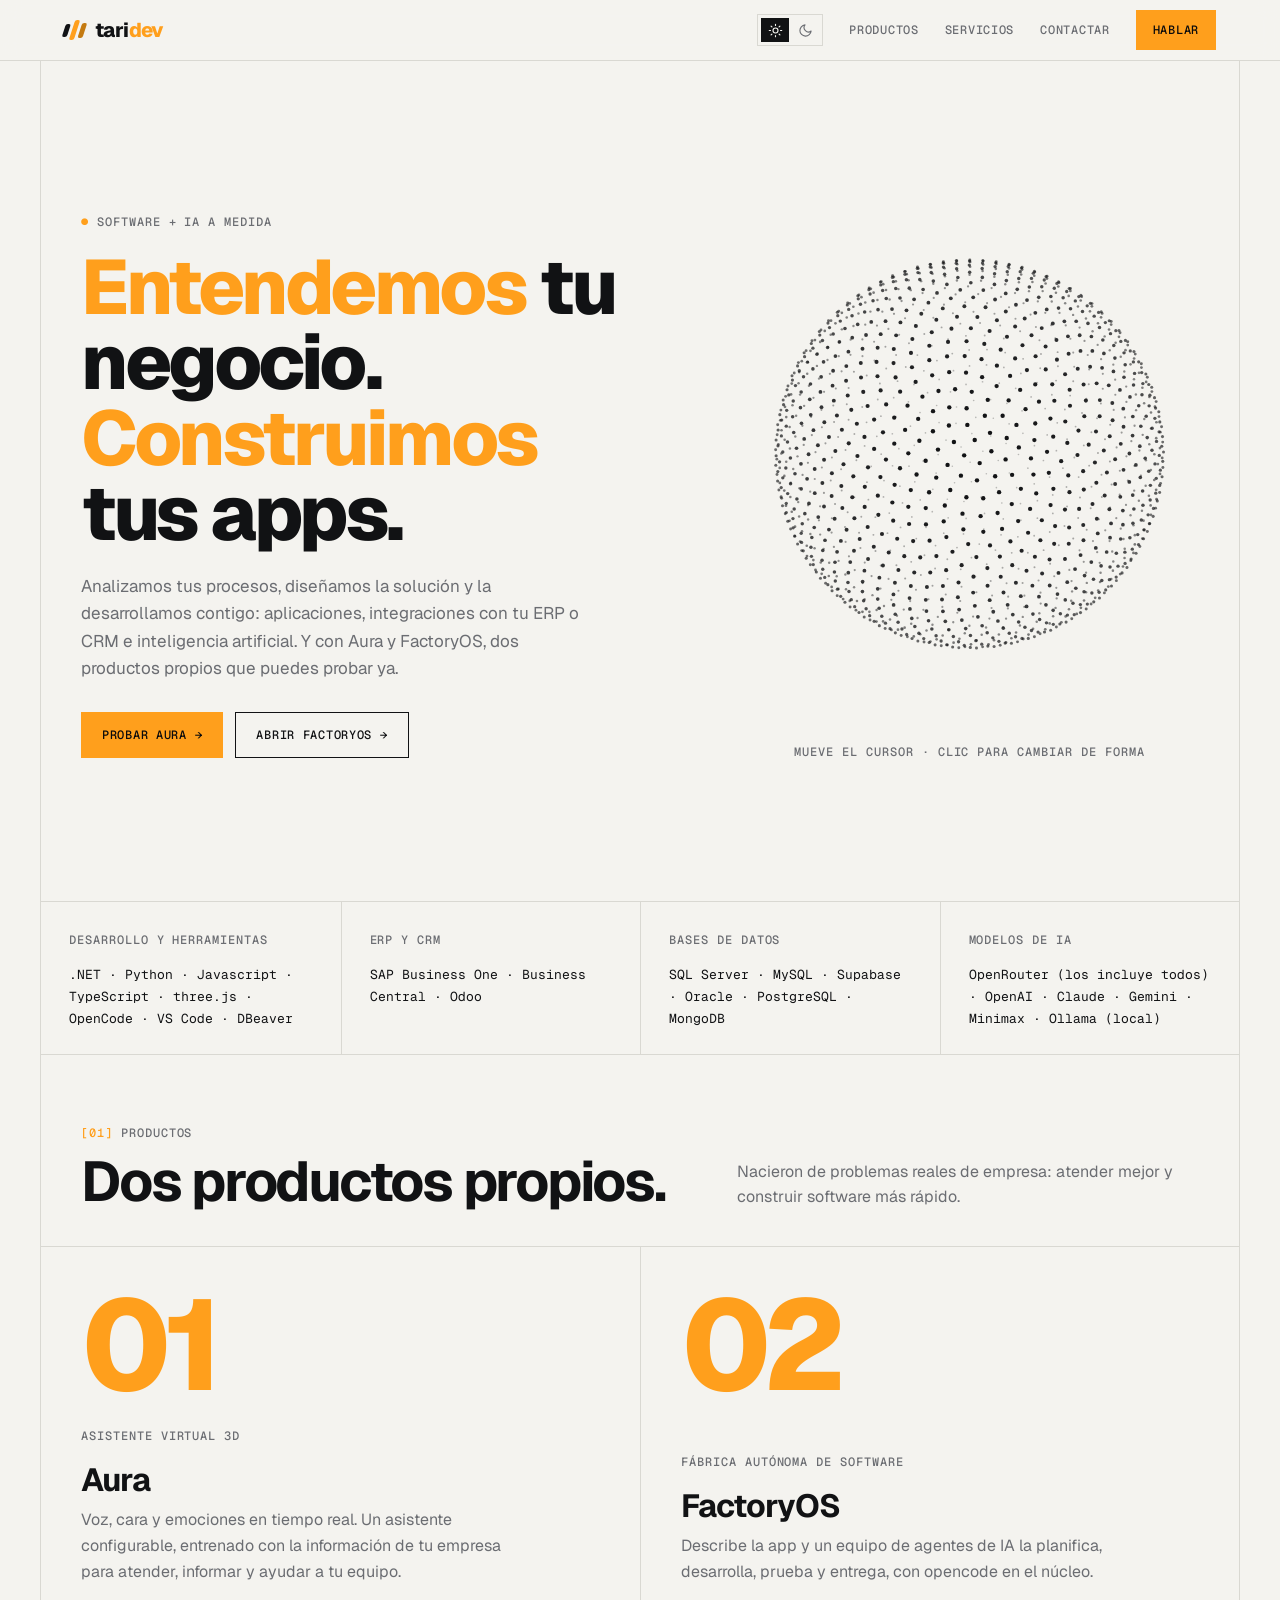
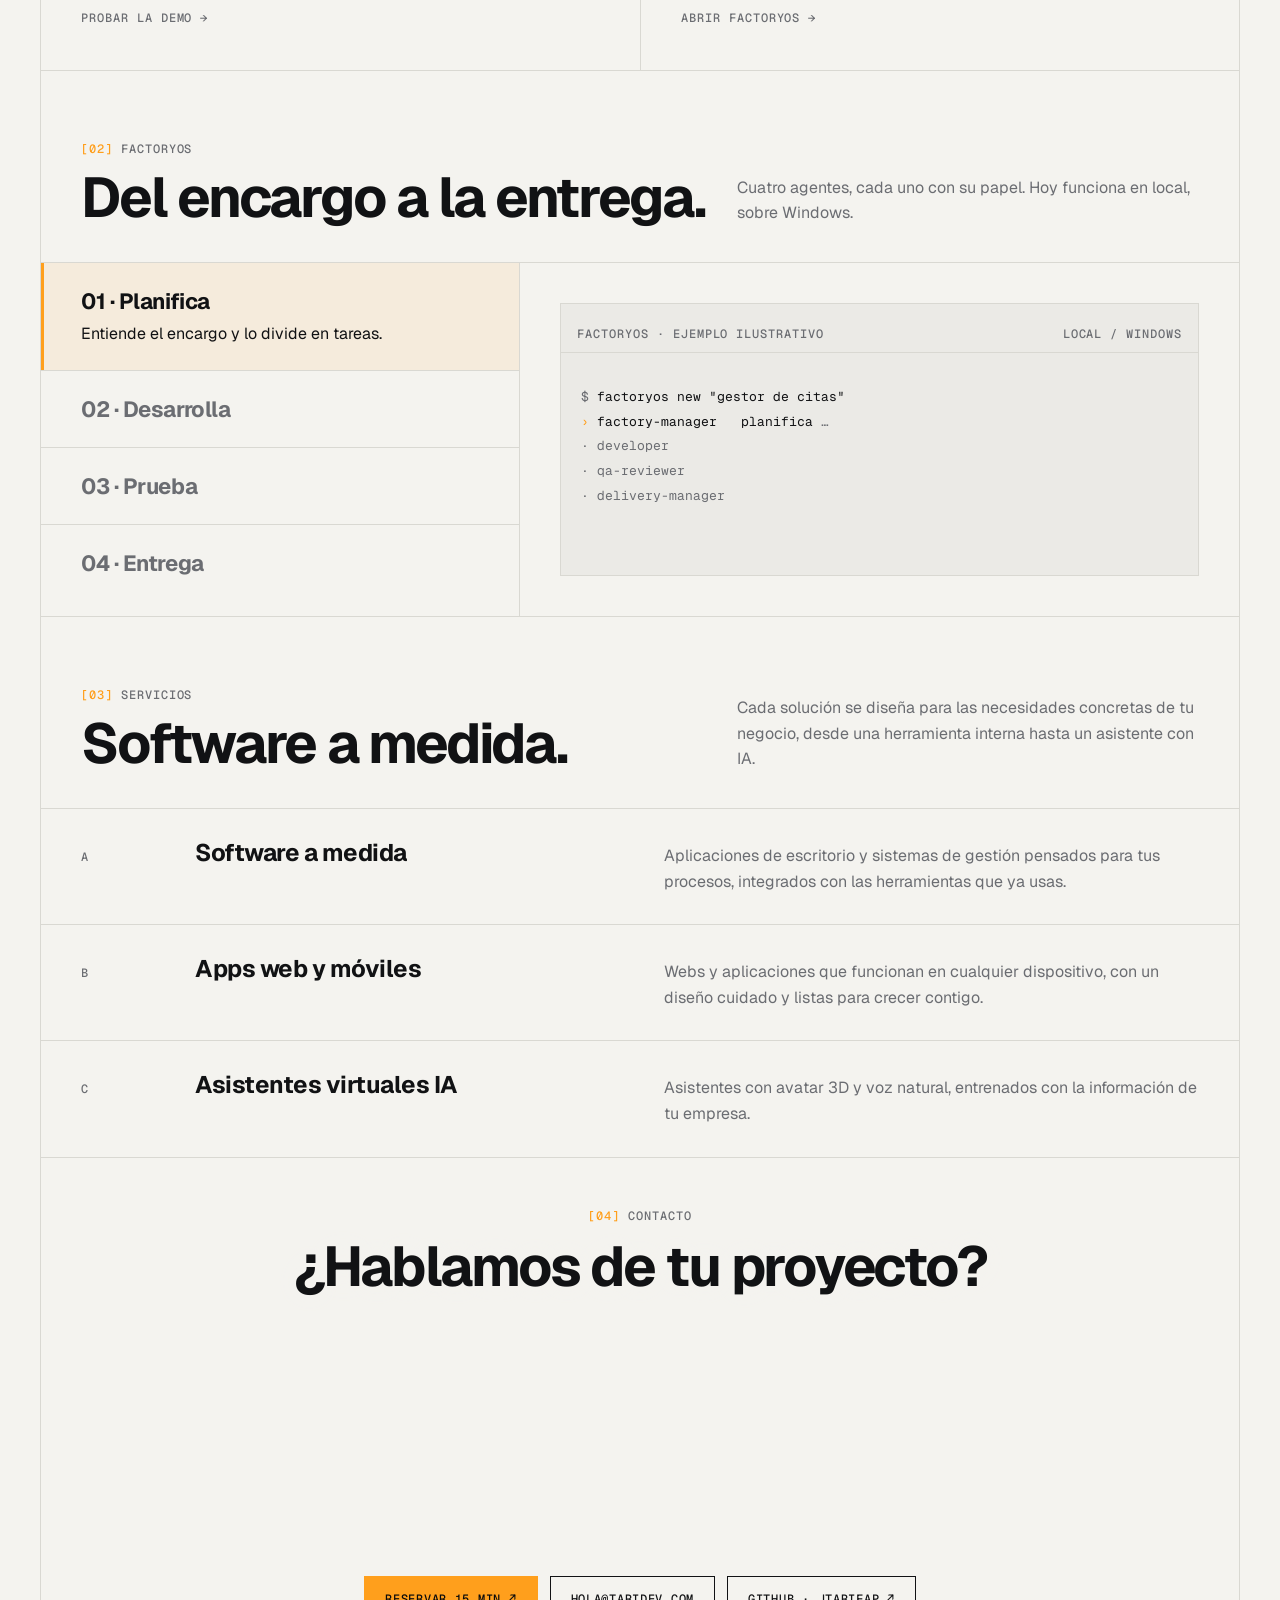
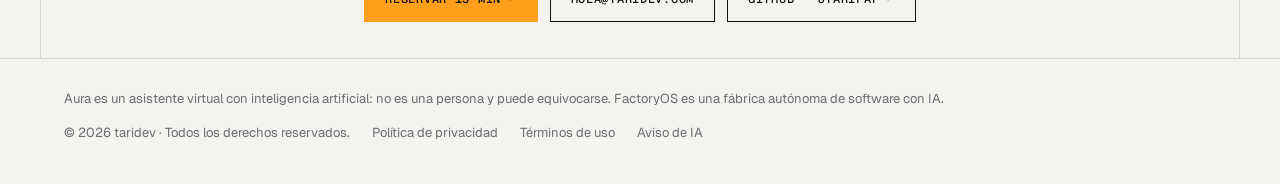
==== commit e37784ad: "Actualiza enlaces de FactoryOS a la app desplegada" ====
--- a/index.html
+++ b/index.html
@@ -86,7 +86,7 @@
         "@id": "https://taridev.com/#factoryos",
         "name": "FactoryOS",
         "description": "Fábrica autónoma de software con agentes de IA que planifican, desarrollan, prueban y entregan aplicaciones.",
-        "url": "https://github.com/jtarifap/FactoryOS",
+        "url": "https://factoryos-8ks4.onrender.com/",
         "applicationCategory": "DeveloperApplication",
         "operatingSystem": "Windows",
         "author": {
@@ -757,7 +757,7 @@
           integraciones con tu ERP o CRM e inteligencia artificial. Y con Aura y FactoryOS, dos productos propios que
           puedes probar ya.</p>
         <div class="acts"><a class="btn p" href="https://aura.taridev.com">Probar Aura →</a><a class="btn"
-            href="https://github.com/jtarifap/FactoryOS">Abrir FactoryOS →</a></div>
+            href="https://factoryos-8ks4.onrender.com/">Abrir FactoryOS →</a></div>
       </div>
       <div><canvas id="sculpt" aria-label="Escultura 3D de puntos interactiva" role="img"></canvas>
         <p class="lab hint">Mueve el cursor · clic para cambiar de forma</p>
@@ -797,7 +797,7 @@
               empresa para atender, informar y ayudar a tu equipo.</p><span class="lab">Probar la demo →</span>
           </div>
         </a>
-        <a class="card" href="https://github.com/jtarifap/FactoryOS">
+        <a class="card" href="https://factoryos-8ks4.onrender.com/">
           <div class="num">02</div>
           <div>
             <p class="lab">Fábrica autónoma de software</p>
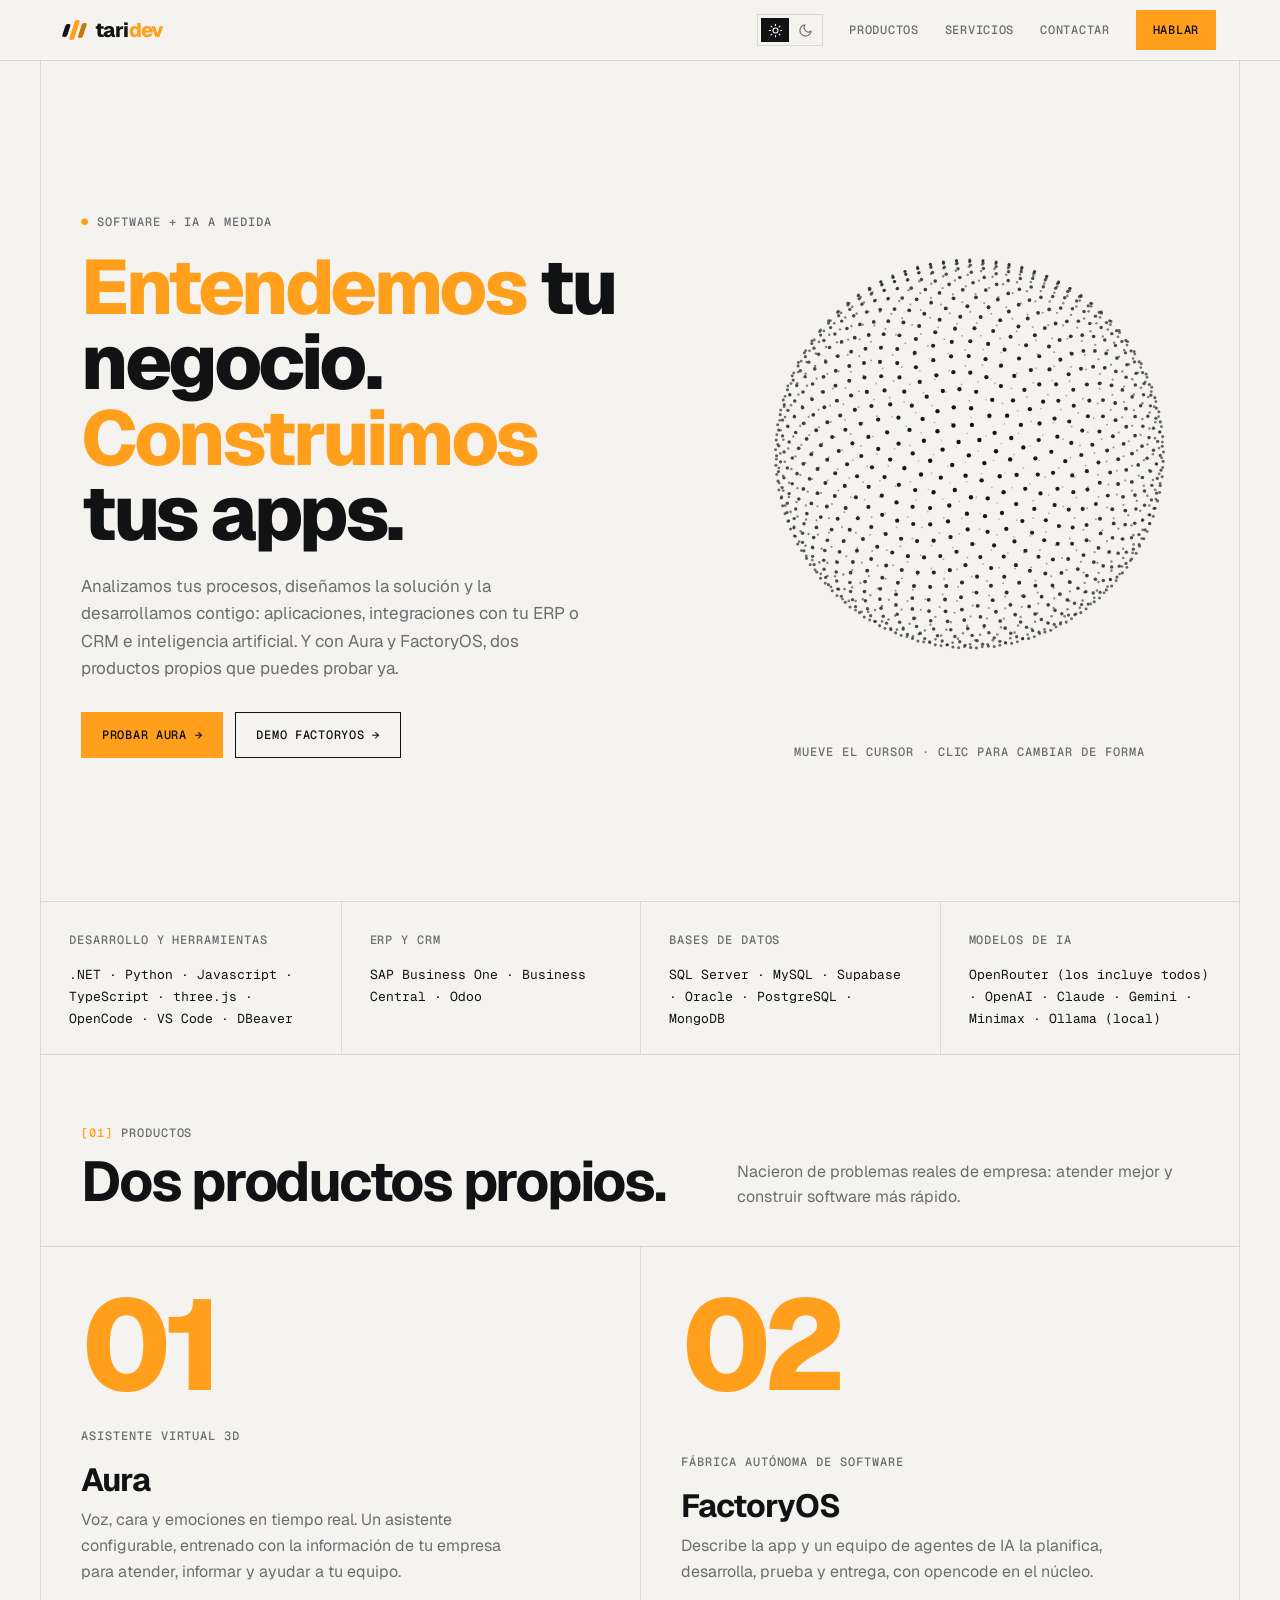
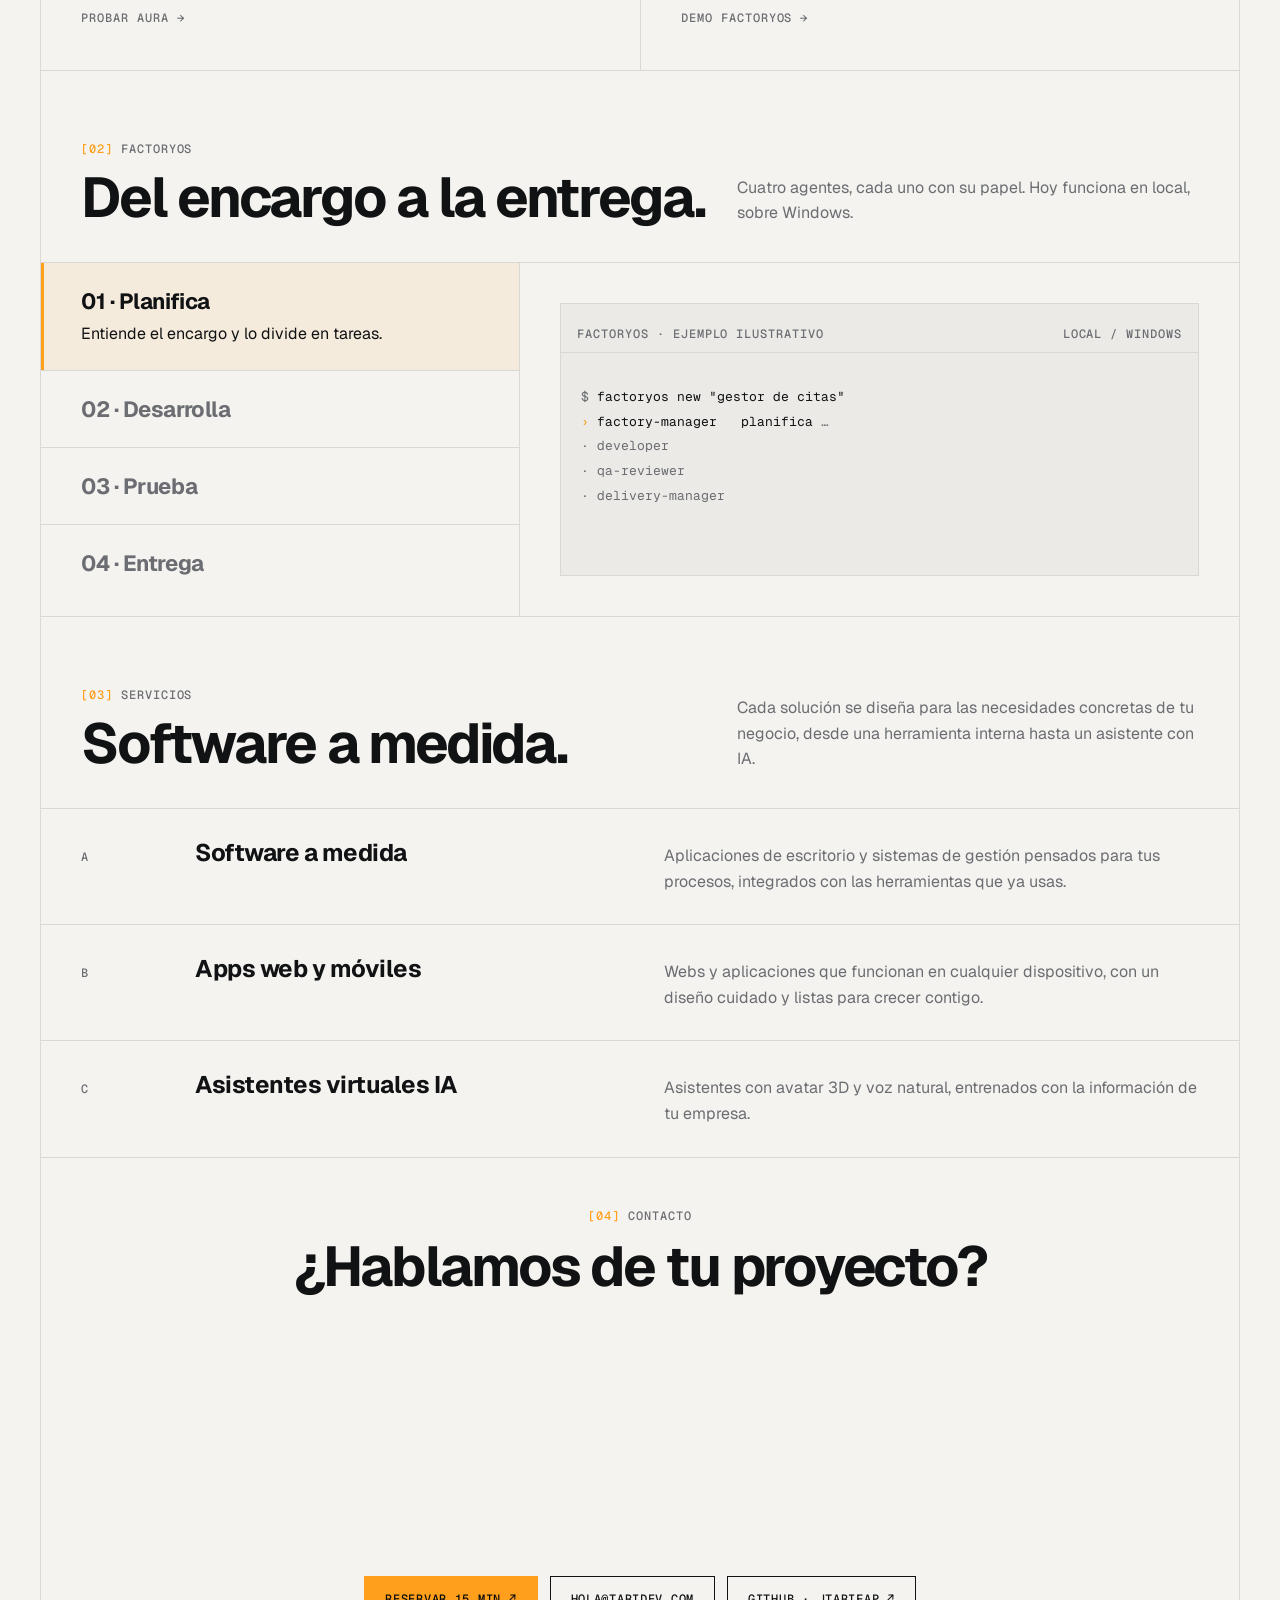
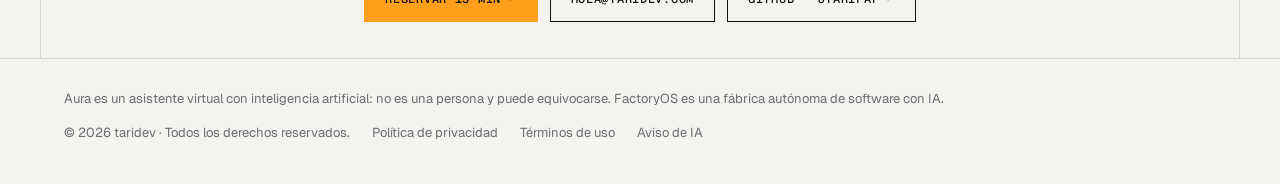
==== commit 112f8728: "Restaura la landing y aplica cambios de texto en los botones" ====
--- a/index.html
+++ b/index.html
@@ -757,7 +757,7 @@
           integraciones con tu ERP o CRM e inteligencia artificial. Y con Aura y FactoryOS, dos productos propios que
           puedes probar ya.</p>
         <div class="acts"><a class="btn p" href="https://aura.taridev.com">Probar Aura →</a><a class="btn"
-            href="https://factoryos-8ks4.onrender.com/">Abrir FactoryOS →</a></div>
+            href="https://factoryos-8ks4.onrender.com/">Demo FactoryOS →</a></div>
       </div>
       <div><canvas id="sculpt" aria-label="Escultura 3D de puntos interactiva" role="img"></canvas>
         <p class="lab hint">Mueve el cursor · clic para cambiar de forma</p>
@@ -794,7 +794,7 @@
             <p class="lab">Asistente virtual 3D</p>
             <h3>Aura</h3>
             <p>Voz, cara y emociones en tiempo real. Un asistente configurable, entrenado con la información de tu
-              empresa para atender, informar y ayudar a tu equipo.</p><span class="lab">Probar la demo →</span>
+              empresa para atender, informar y ayudar a tu equipo.</p><span class="lab">Probar Aura →</span>
           </div>
         </a>
         <a class="card" href="https://factoryos-8ks4.onrender.com/">
@@ -803,7 +803,7 @@
             <p class="lab">Fábrica autónoma de software</p>
             <h3>FactoryOS</h3>
             <p>Describe la app y un equipo de agentes de IA la planifica, desarrolla, prueba y entrega, con opencode en
-              el núcleo.</p><span class="lab">Abrir FactoryOS →</span>
+              el núcleo.</p><span class="lab">Demo FactoryOS →</span>
           </div>
         </a>
       </div>
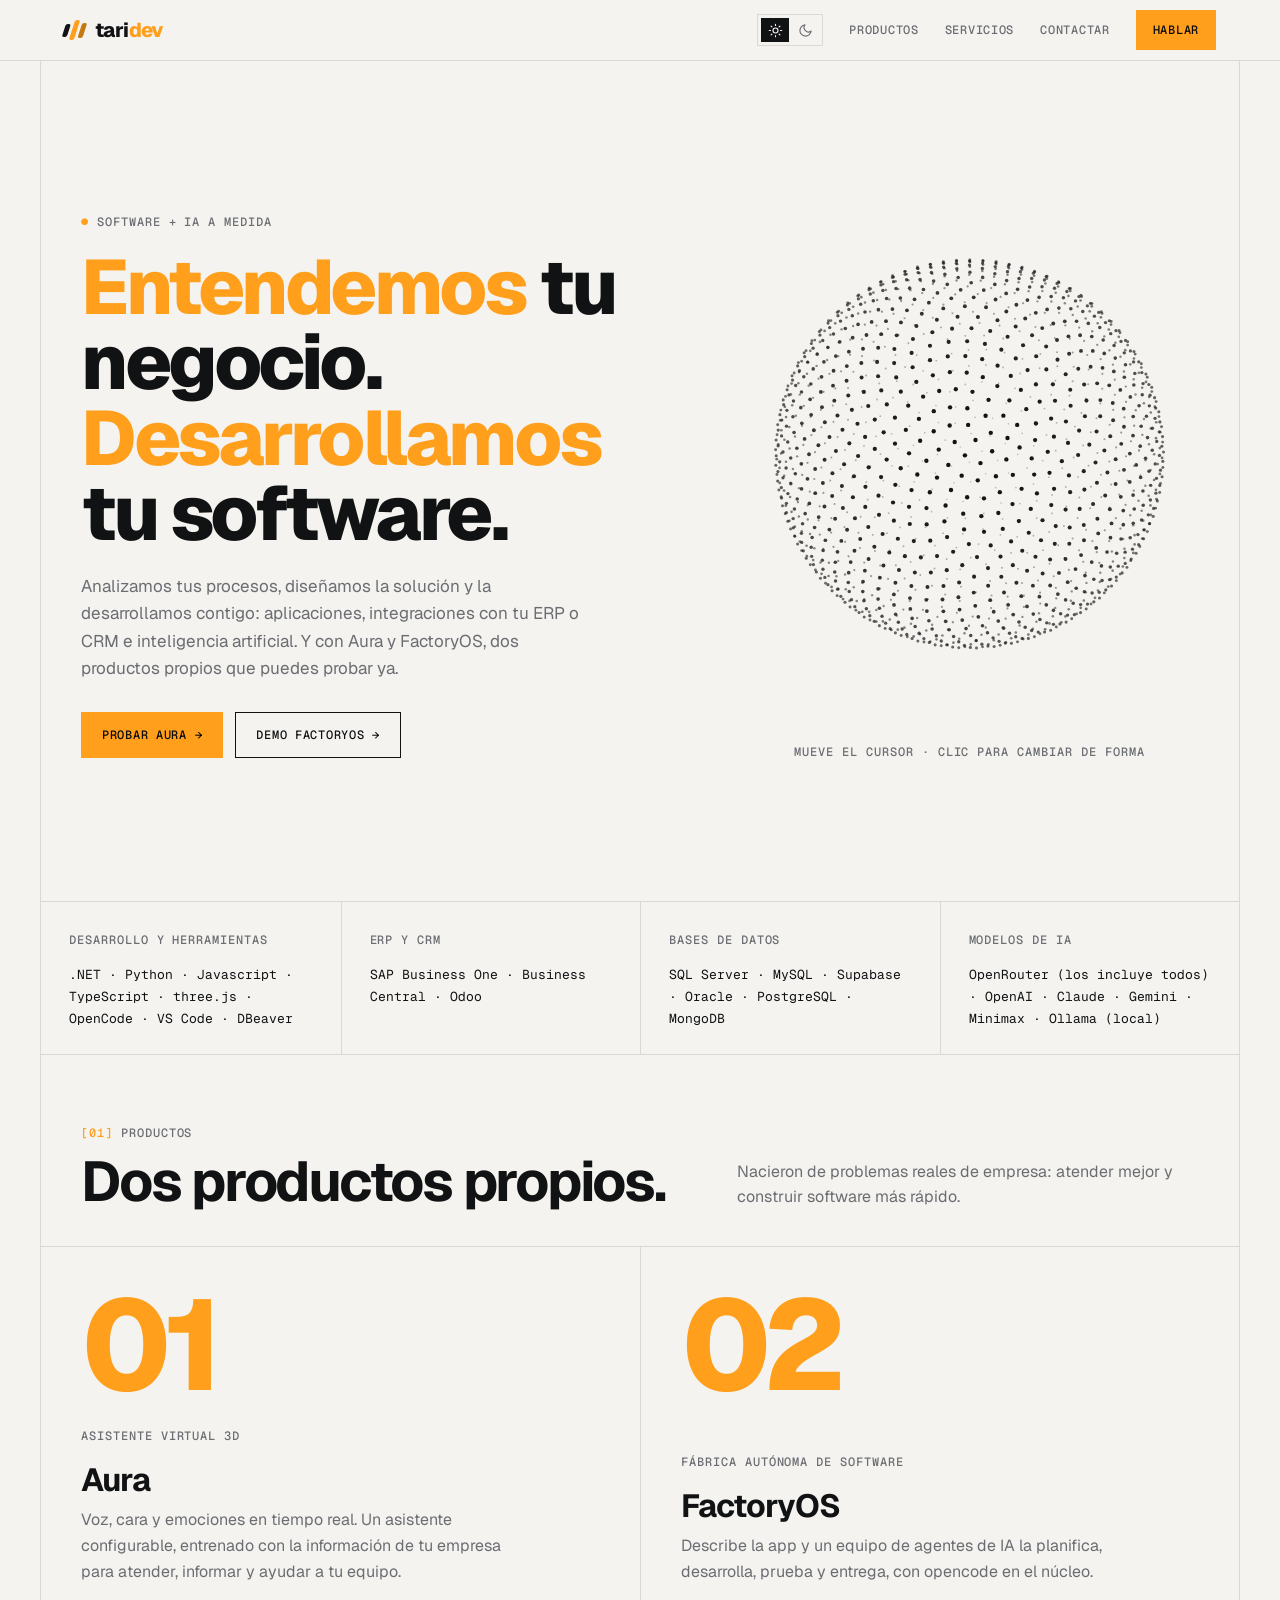
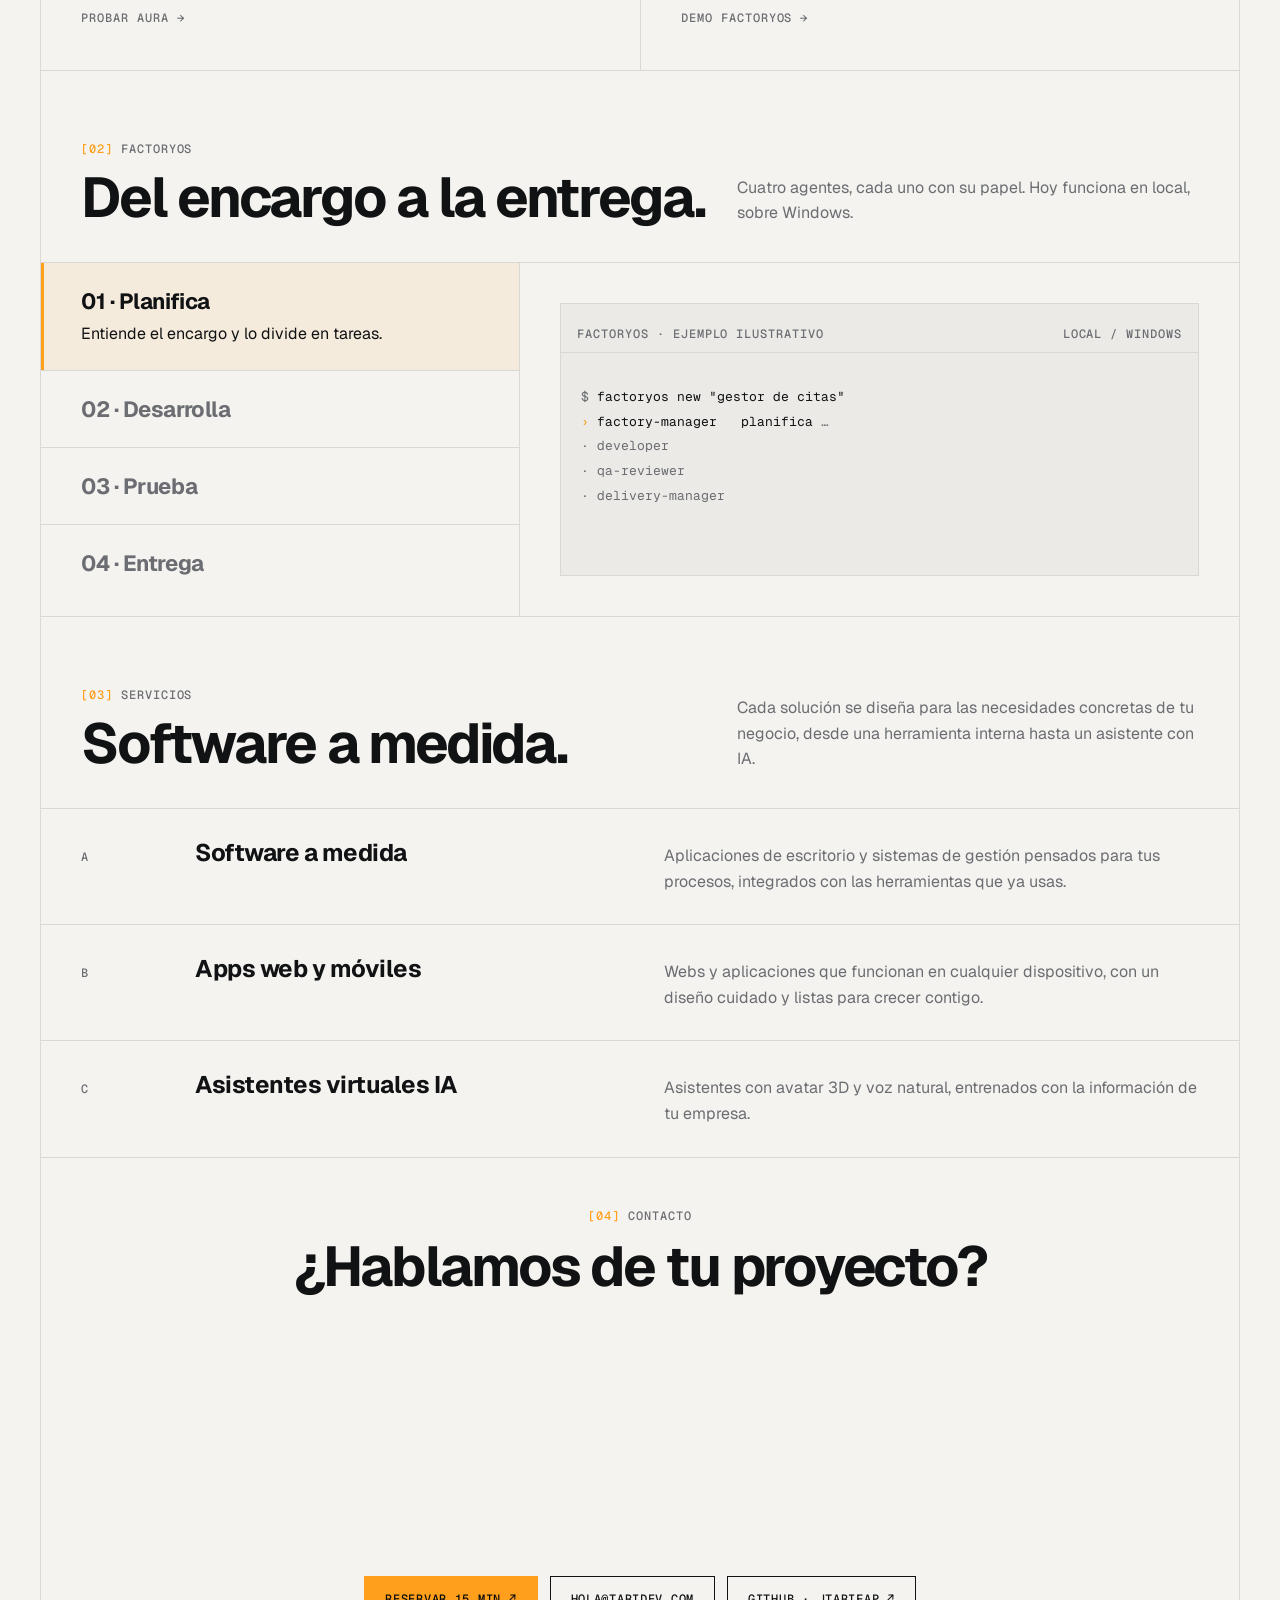
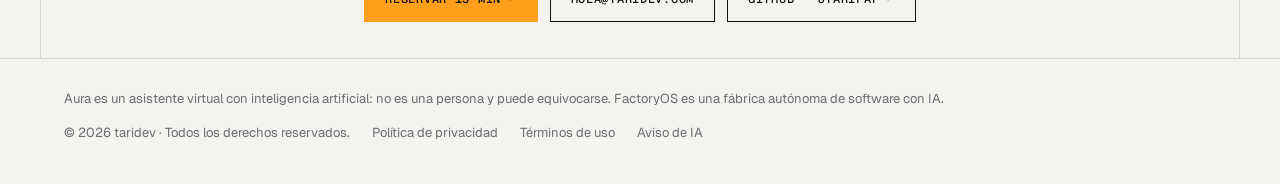
==== commit b80cc7e9: "Cambia titular del hero a 'Desarrollamos tu software'" ====
--- a/index.html
+++ b/index.html
@@ -750,7 +750,7 @@
       <div>
         <p class="lab"><b>●</b> Software + IA a medida</p>
         <!--<h1><span>Aura</span> atiende.<br><span>FactoryOS</span> construye.</h1>-->
-        <h1><span>Entendemos</span> tu negocio.<br><span>Construimos</span> tus apps.</h1>
+        <h1><span>Entendemos</span> tu negocio.<br><span>Desarrollamos</span> tu software.</h1>
         <!-- <p class="lede">Un asistente virtual 3D que conoce tu empresa y una fábrica autónoma de software con agentes de
           IA. Dos productos de taridev, y software a medida cuando necesitas algo propio.</p>-->
         <p class="lede">Analizamos tus procesos, diseñamos la solución y la desarrollamos contigo: aplicaciones,
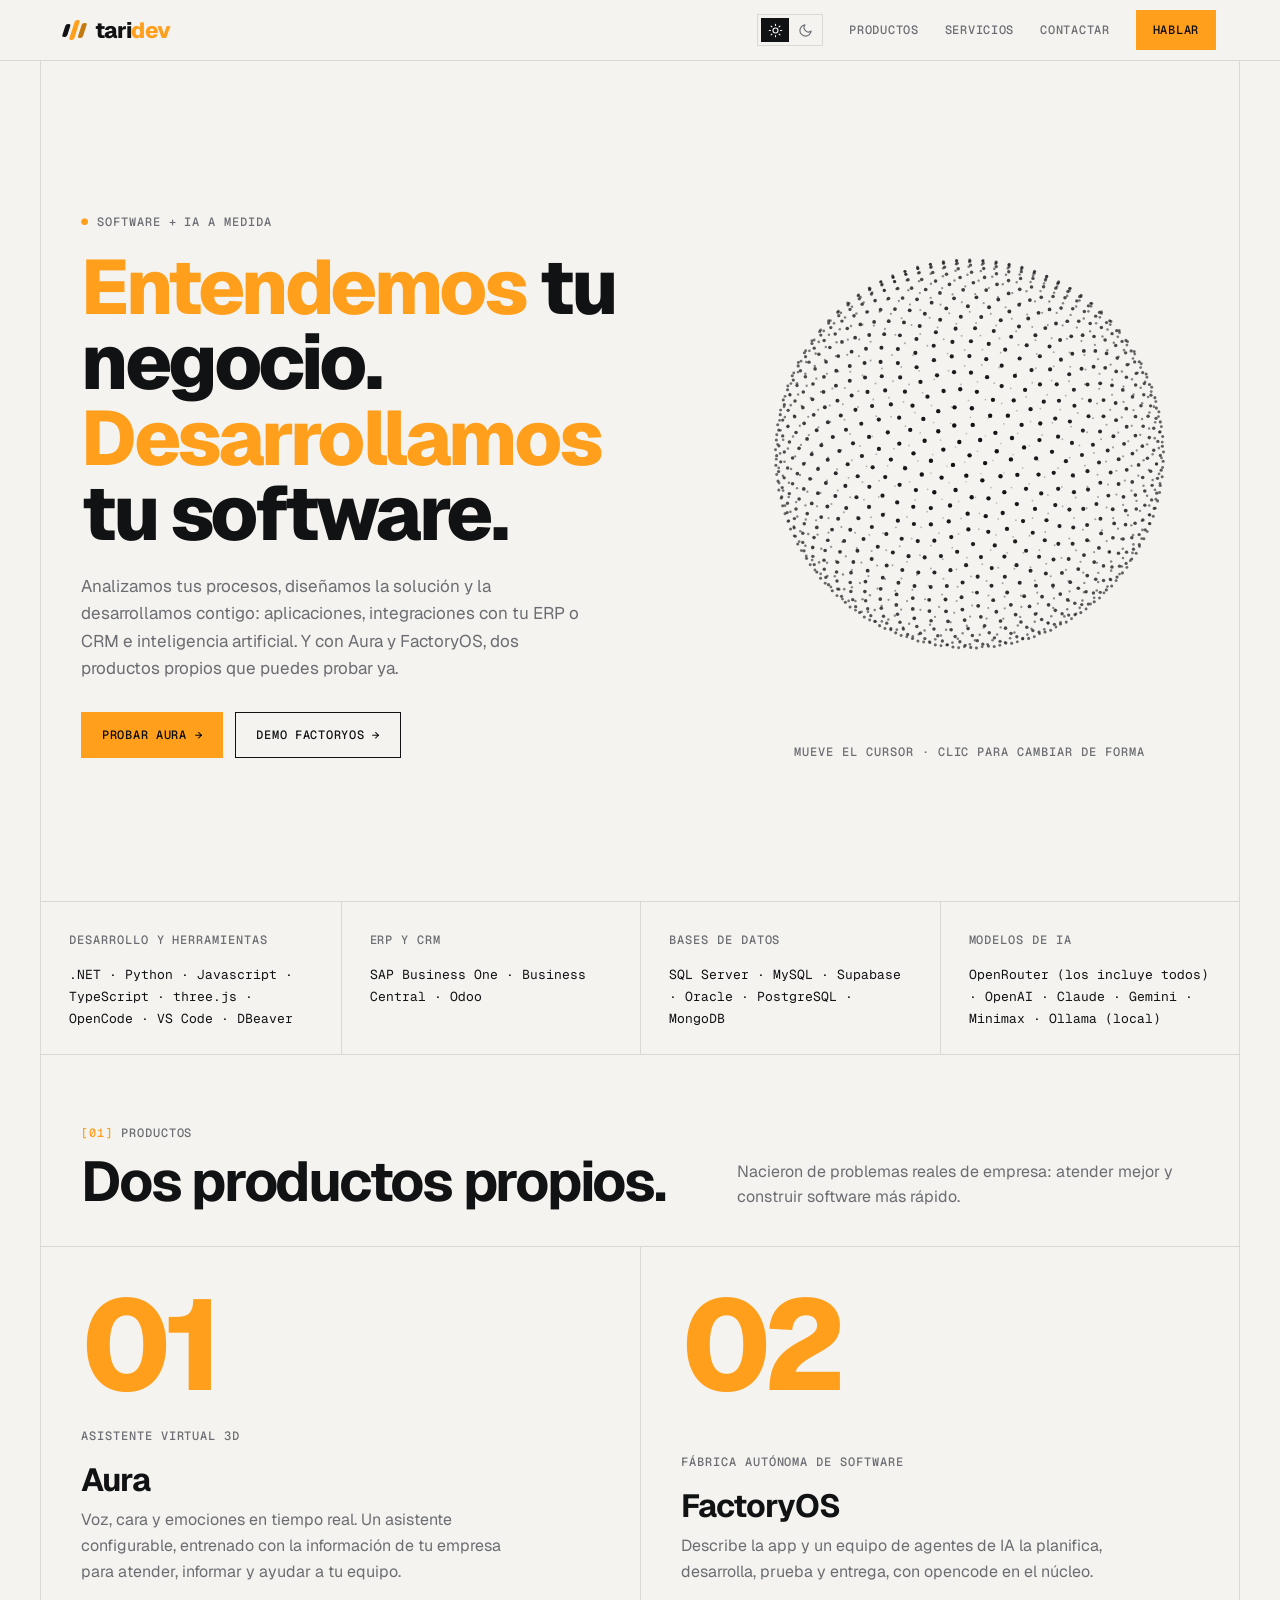
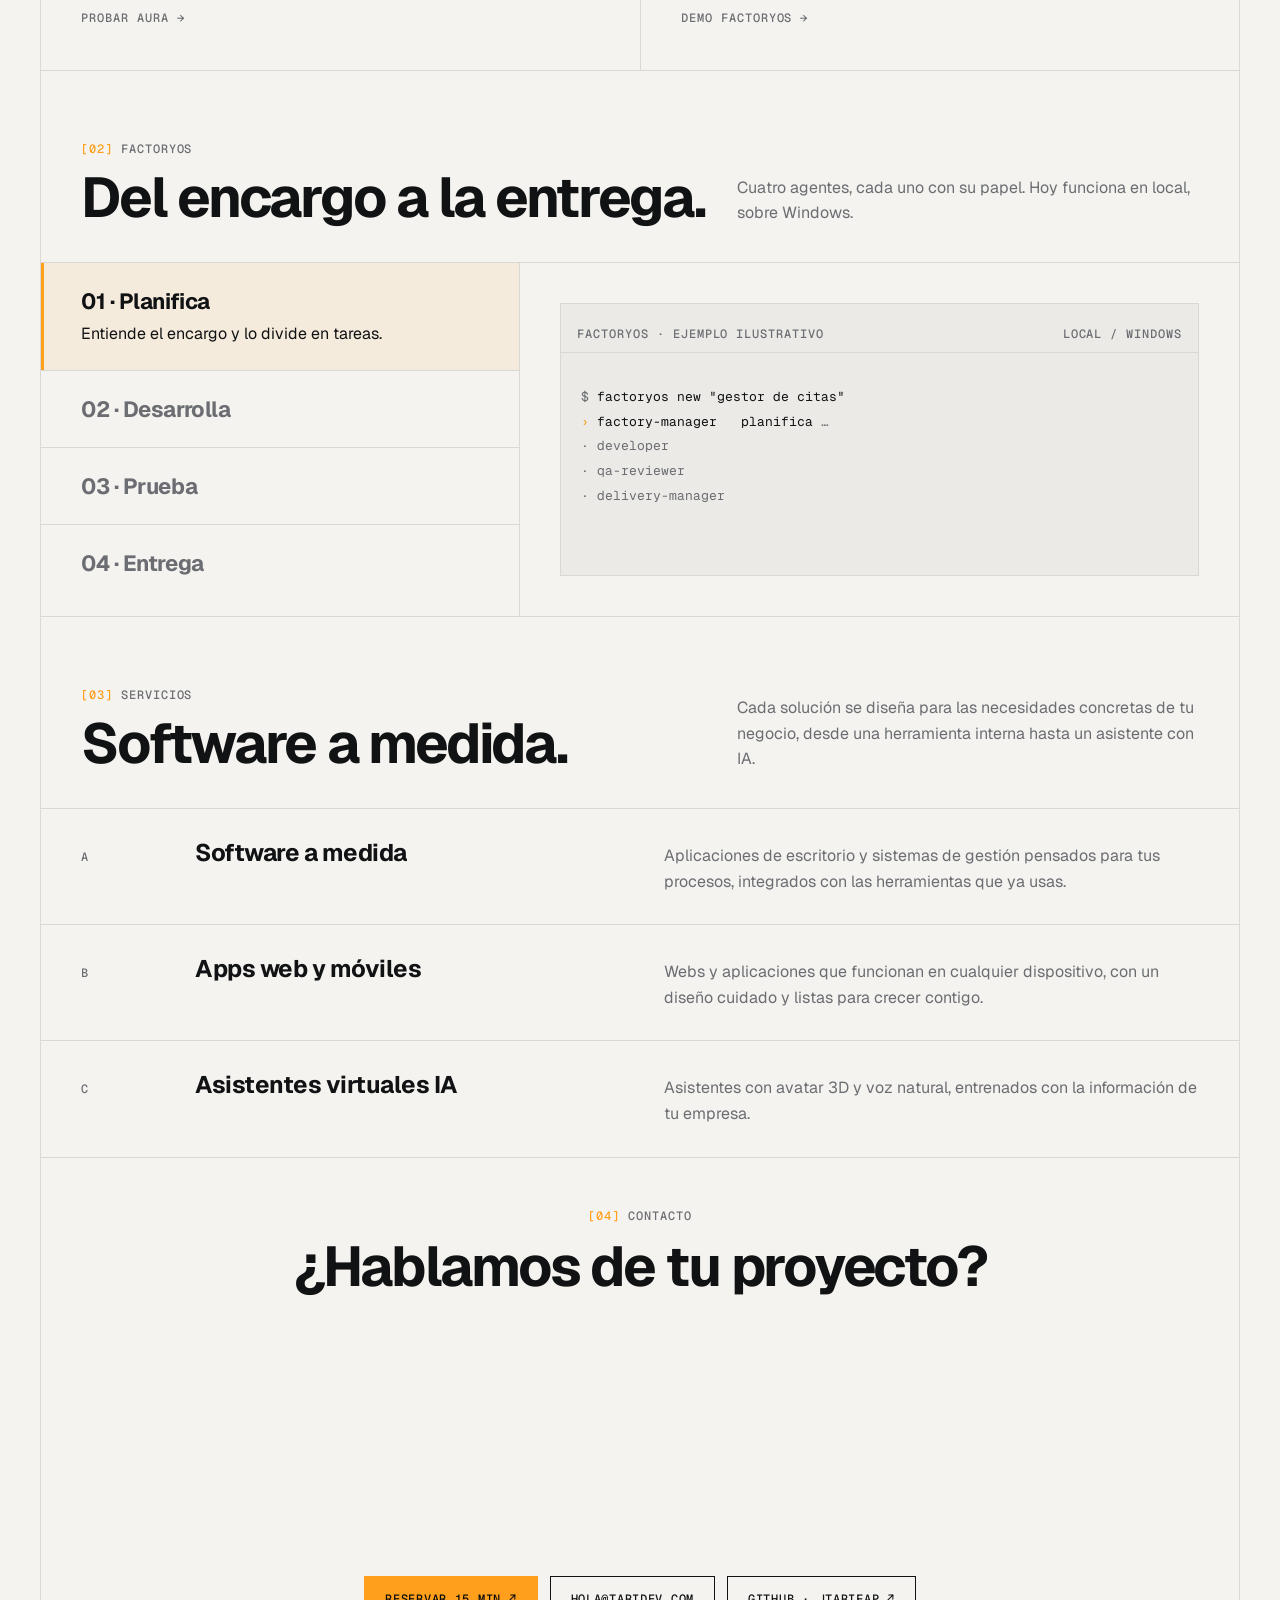
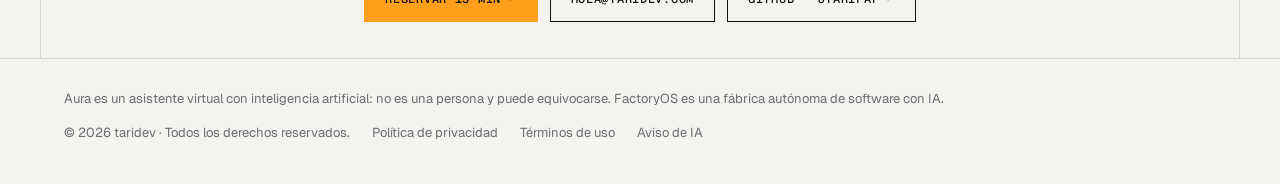
==== commit 2c7c868e: "Aumenta ligeramente el tamaño del nombre en la cabecera" ====
--- a/index.html
+++ b/index.html
@@ -242,7 +242,7 @@
       display: flex;
       align-items: center;
       gap: 10px;
-      font: 800 20px var(--sans);
+      font: 800 22px var(--sans);
       letter-spacing: -.03em
     }
 
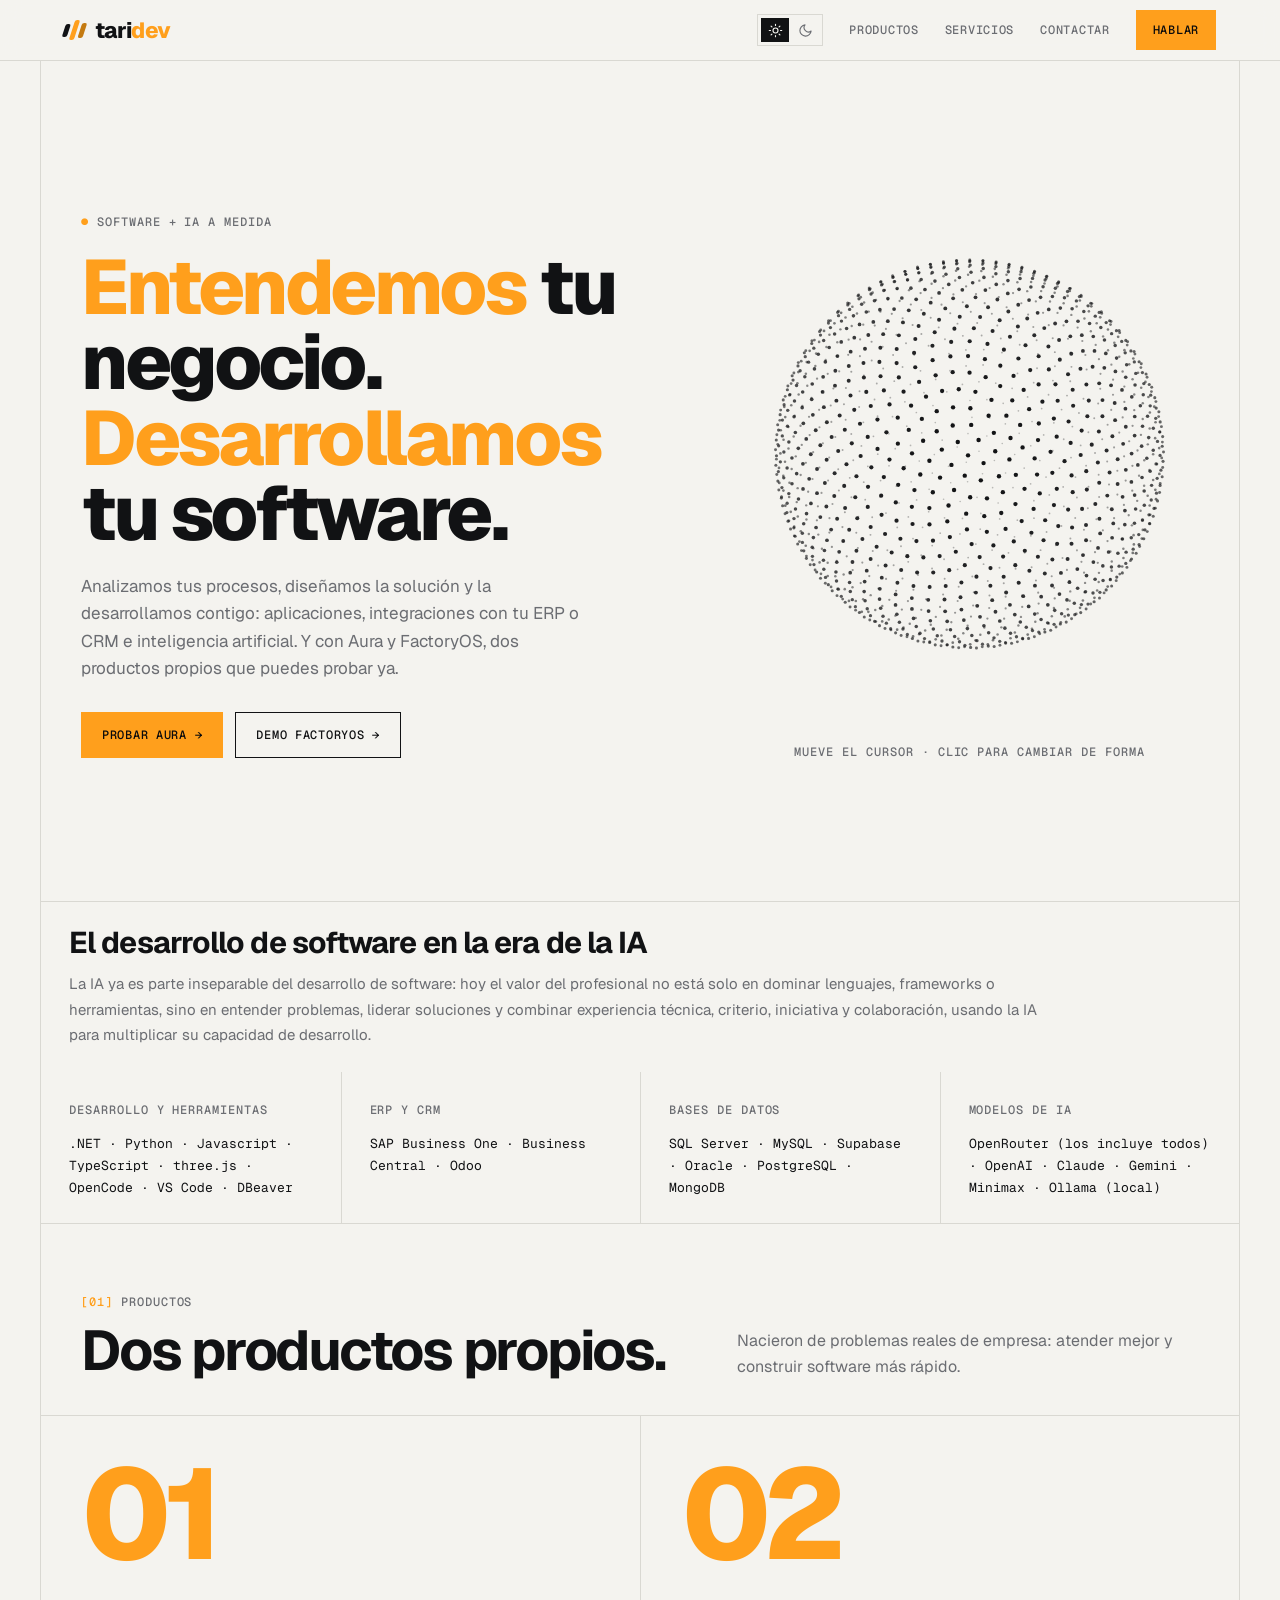
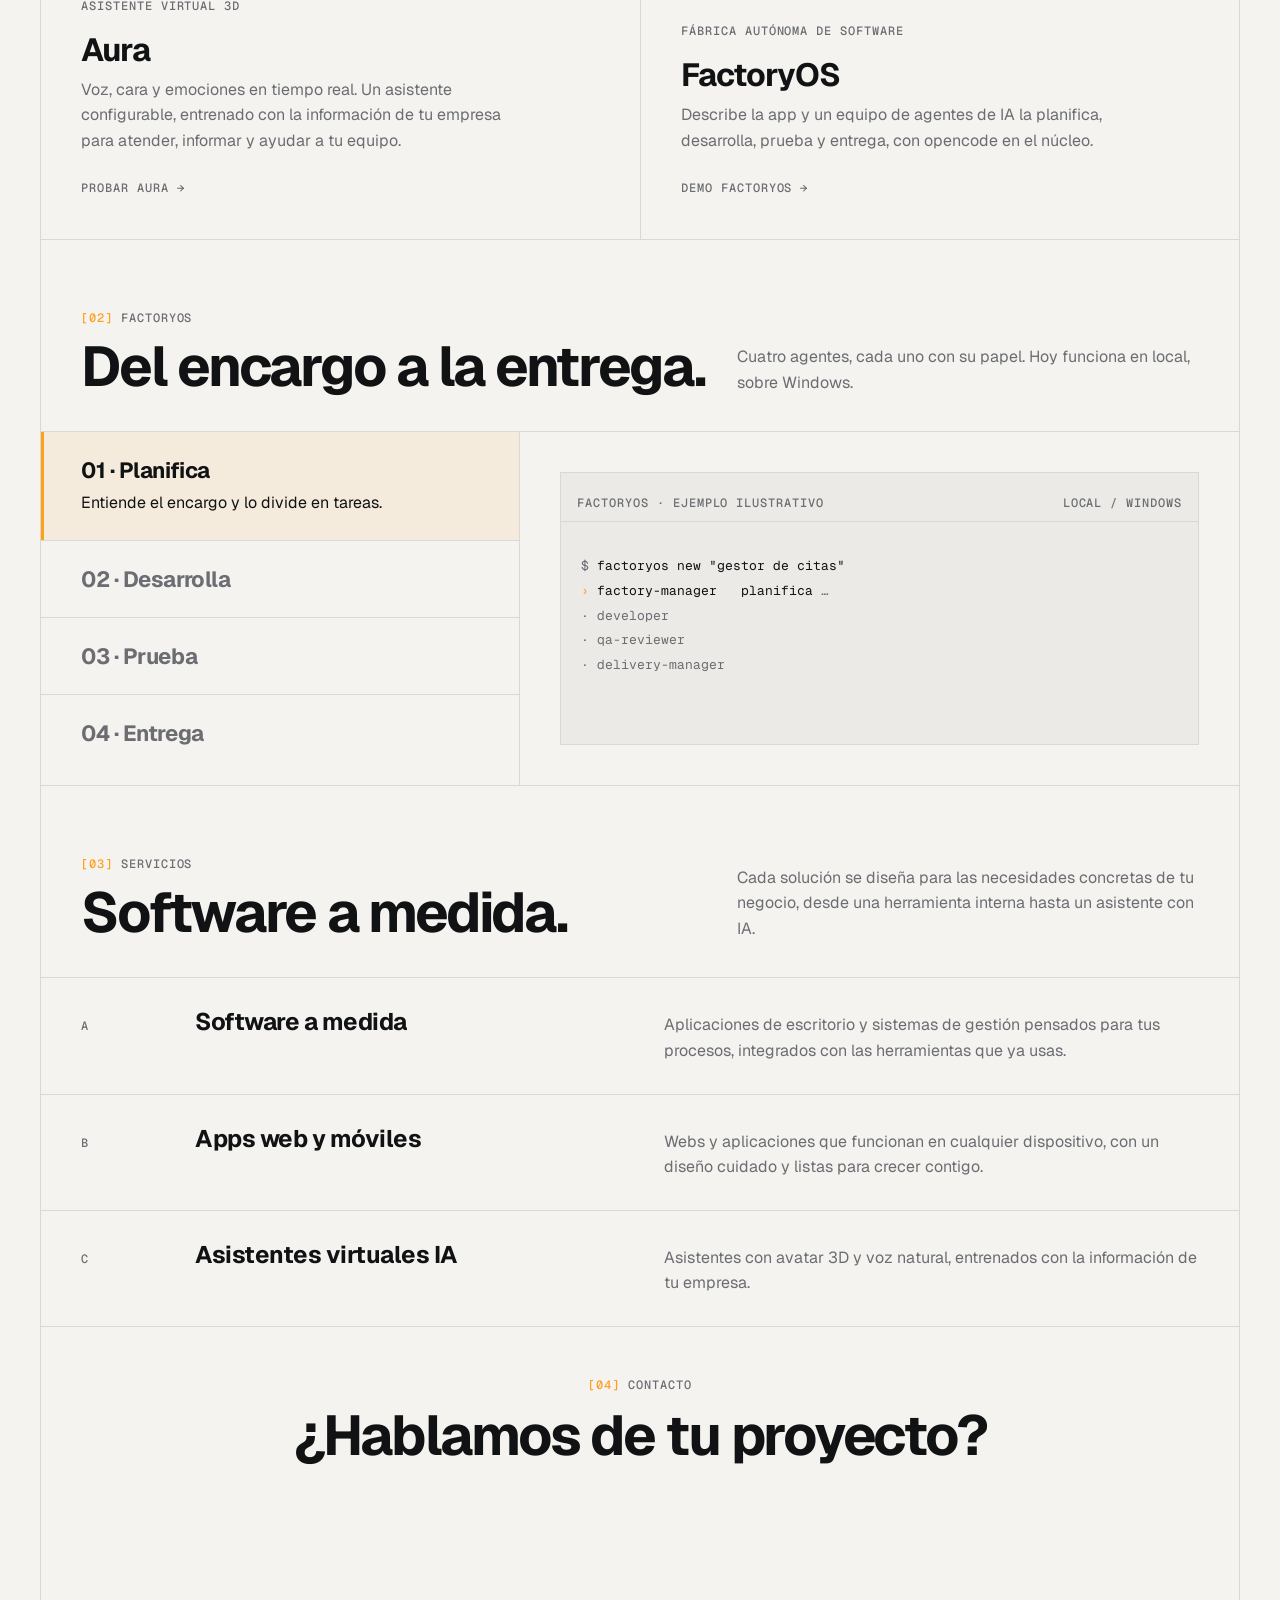
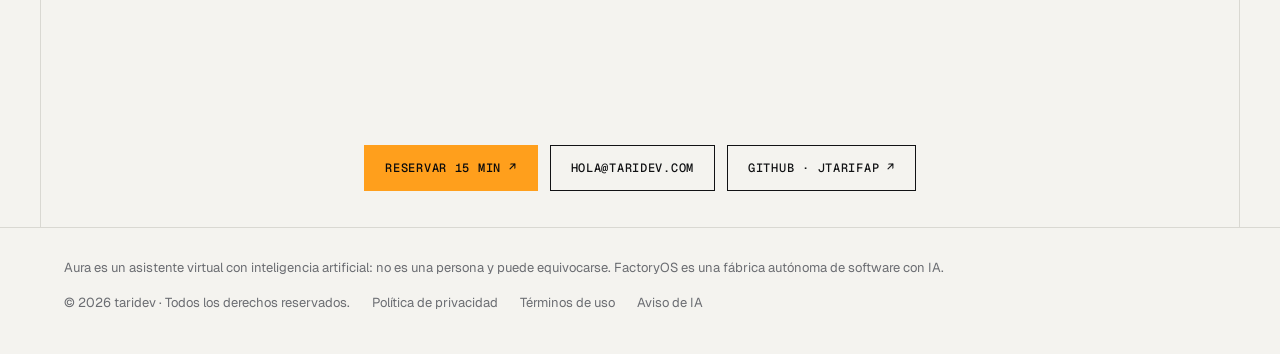
==== commit 1f187e91: "Añade bloque de desarrollo de software e IA" ====
--- a/index.html
+++ b/index.html
@@ -682,22 +682,45 @@
       border-left: 0
     }
 
+    .strip>div:nth-child(2) {
+      border-left: 0
+    }
+
     .strip p {
       margin: 12px 0 0;
       font: 400 13px/1.7 var(--mono);
       color: var(--ink)
     }
 
+    .strip-feature {
+      grid-column: 1 / -1
+    }
+
+    .strip-feature h2 {
+      max-width: none;
+      margin: 0;
+      font: 700 clamp(22px, 3vw, 30px)/1.1 var(--sans);
+      letter-spacing: -.03em
+    }
+
+    .strip-feature p {
+      max-width: 100ch;
+      margin: 12px 0 0;
+      font: 400 15px/1.7 var(--sans);
+      color: var(--mute)
+    }
+
     @media(max-width:1000px) {
       .strip {
         grid-template-columns: 1fr 1fr
       }
 
-      .strip>div:nth-child(3) {
+      .strip>div:nth-child(2),
+      .strip>div:nth-child(4) {
         border-left: 0
       }
 
-      .strip>div:nth-child(n+3) {
+      .strip>div:nth-child(n+2) {
         border-top: 1px solid var(--line)
       }
     }
@@ -765,6 +788,10 @@
     </div>
 
     <div class="strip">
+      <div class="strip-feature">
+        <h2>El desarrollo de software en la era de la IA</h2>
+        <p>La IA ya es parte inseparable del desarrollo de software: hoy el valor del profesional no está solo en dominar lenguajes, frameworks o herramientas, sino en entender problemas, liderar soluciones y combinar experiencia técnica, criterio, iniciativa y colaboración, usando la IA para multiplicar su capacidad de desarrollo.</p>
+      </div>
       <div><span class="lab">Desarrollo y Herramientas</span>
         <p>.NET · Python · Javascript · TypeScript · three.js · OpenCode · VS Code · DBeaver</p>
       </div>
